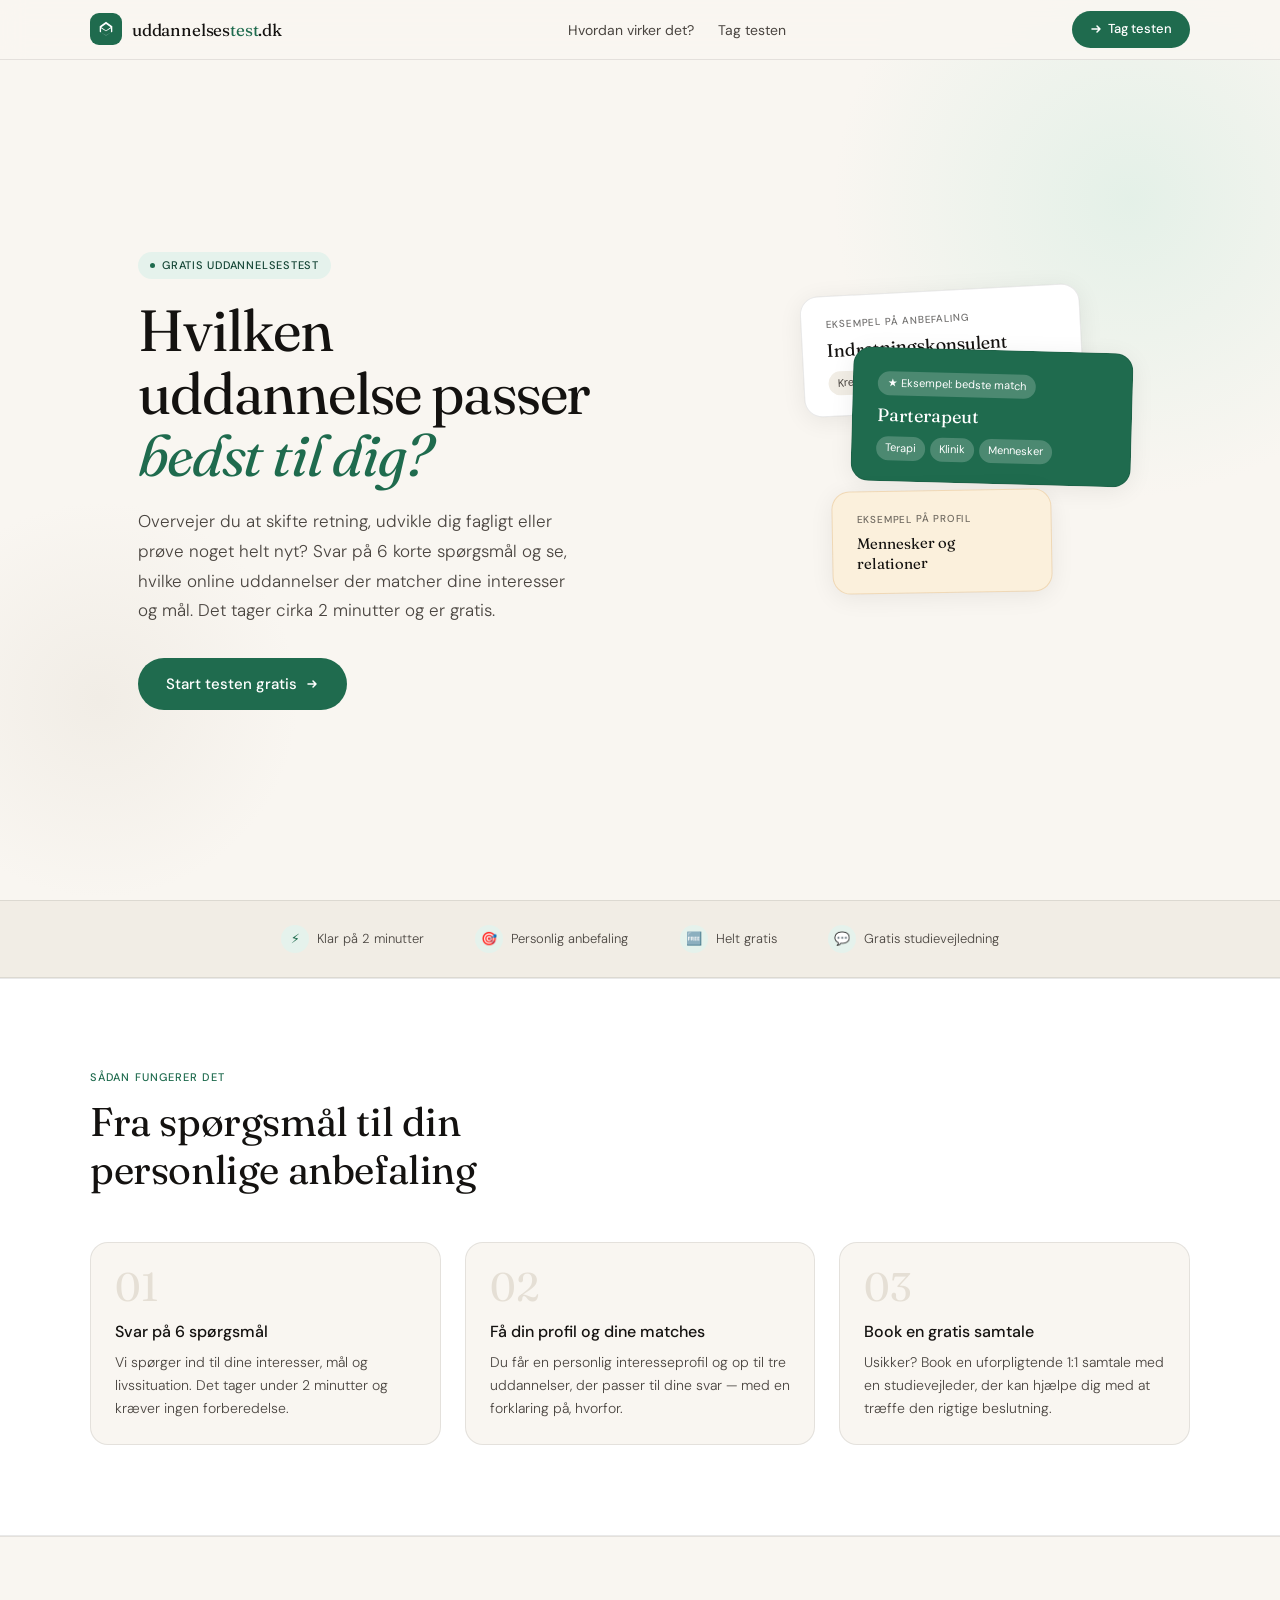
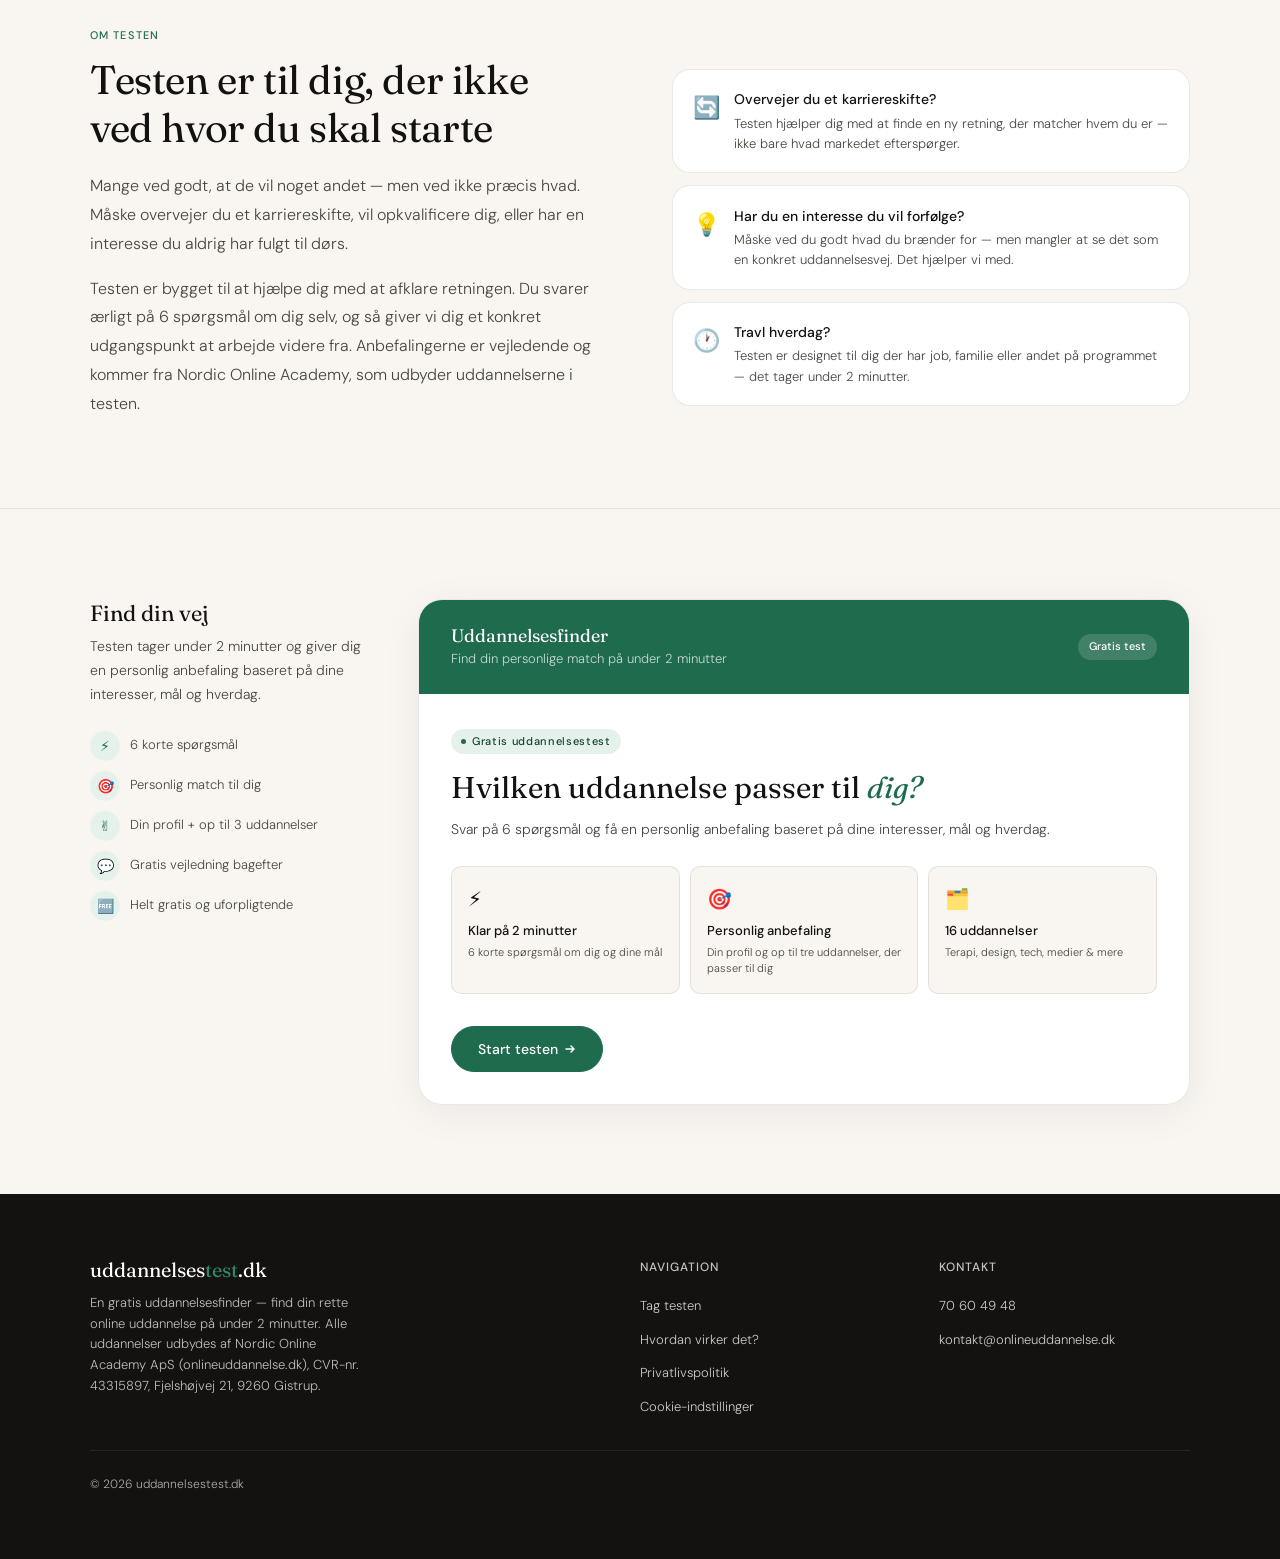
==== index.html @ 8e197110 "CVR, adresse og telefon på privatlivspolitik og i footer Co-Authored-By: Claude Sonnet 5.5 <noreply@" ====
<!DOCTYPE html>
<html lang="da">
<head>
<meta charset="UTF-8">
<meta name="viewport" content="width=device-width, initial-scale=1.0">
<title>Uddannelsestest — Find din rette uddannelse | uddannelsestest.dk</title>
<meta name="description" content="Tag vores gratis uddannelsestest og find ud af hvilken online uddannelse der passer til dig. Svar på 6 spørgsmål og få en personlig anbefaling.">
<meta property="og:title" content="Uddannelsestest — Find din rette uddannelse">
<meta property="og:description" content="Svar på 6 spørgsmål og få en personlig anbefaling til din næste uddannelse.">
<meta property="og:url" content="https://uddannelsestest.dk/">
<meta property="og:type" content="website">
<meta property="og:locale" content="da_DK">
<meta property="og:site_name" content="uddannelsestest.dk">
<meta property="og:image" content="https://uddannelsestest.dk/og-image.png">
<meta property="og:image:width" content="1200">
<meta property="og:image:height" content="630">
<meta property="og:image:alt" content="Find din rette uddannelse på 2 minutter — uddannelsestest.dk">
<meta name="twitter:card" content="summary_large_image">
<meta name="twitter:title" content="Uddannelsestest — Find din rette uddannelse">
<meta name="twitter:description" content="Svar på 6 spørgsmål og få en personlig anbefaling til din næste uddannelse.">
<meta name="twitter:image" content="https://uddannelsestest.dk/og-image.png">
<meta name="theme-color" content="#1F6B4E">
<link rel="canonical" href="https://uddannelsestest.dk/">
<link rel="icon" type="image/svg+xml" href="/favicon.svg">
<script type="application/ld+json">{"@context":"https://schema.org","@type":"WebSite","name":"uddannelsestest.dk","url":"https://uddannelsestest.dk/","inLanguage":"da-DK","description":"Gratis uddannelsestest: svar på 6 spørgsmål og få en personlig anbefaling til en online uddannelse."}</script>
<script id="Cookiebot" src="https://consent.cookiebot.com/uc.js" data-cbid="85cb953d-1a6f-4699-96c6-8bc50a665a29" data-blockingmode="auto" type="text/javascript"></script>
<link rel="preconnect" href="https://fonts.googleapis.com">
<link rel="preconnect" href="https://fonts.gstatic.com" crossorigin>
<link href="https://fonts.googleapis.com/css2?family=Fraunces:ital,opsz,wght@0,9..144,300;0,9..144,400;0,9..144,500;1,9..144,300;1,9..144,400&family=DM+Sans:opsz,wght@9..40,300;9..40,400;9..40,500&display=swap" rel="stylesheet">

<style>
*, *::before, *::after { box-sizing: border-box; margin: 0; padding: 0; }

:root {
  --ink:        #141210;
  --ink-2:      #4A4540;
  --ink-3:      #6F685F;
  --cream:      #F9F6F1;
  --cream-2:    #F1EDE5;
  --cream-3:    #E5DFD5;
  --white:      #FFFFFF;
  --green:      #1F6B4E;
  --green-2:    #2A8F68;
  --green-light:#E5F2EC;
  --green-dark: #144535;
  --teal:       #1A6068;
  --amber:      #C47B1A;
  --amber-light:#FBF0DC;
  --purple:     #4E3F8F;
  --purple-light:#ECEAF8;
  --border:     rgba(20,18,16,0.09);
  --border-2:   rgba(20,18,16,0.16);
  --r:          18px;
  --r-sm:       10px;
  --r-pill:     100px;
  --ease:       cubic-bezier(0.4,0,0.2,1);
  --font-display: 'Fraunces', Georgia, serif;
  --font-body:    'DM Sans', system-ui, sans-serif;
}

html { scroll-behavior: smooth; font-size: 16px; }
body { font-family: var(--font-body); background: var(--cream); color: var(--ink); line-height: 1.6; -webkit-font-smoothing: antialiased; }

/* ══════════════════════════════
   NAV
══════════════════════════════ */
.nav {
  position: fixed; top: 0; left: 0; right: 0;
  z-index: 200;
  background: rgba(249,246,241,0.85);
  backdrop-filter: blur(12px);
  -webkit-backdrop-filter: blur(12px);
  border-bottom: 1px solid var(--border);
  height: 60px;
  display: flex; align-items: center;
  padding: 0 clamp(1rem, 4vw, 3rem);
}
.nav-inner {
  max-width: 1100px; margin: 0 auto; width: 100%;
  display: flex; align-items: center; justify-content: space-between; gap: 1rem;
}
.nav-logo {
  display: flex; align-items: center; gap: 10px;
  text-decoration: none; flex-shrink: 0;
}
.nav-logo-dot {
  width: 32px; height: 32px;
  background: var(--green);
  border-radius: 9px;
  display: grid; place-items: center;
}
.nav-logo-dot svg { width: 18px; height: 18px; fill: white; }
.nav-logo-name {
  font-family: var(--font-display);
  font-size: 17px;
  font-weight: 400;
  color: var(--ink);
  letter-spacing: -0.01em;
}
.nav-logo-tld { color: var(--green); }
.nav-cta {
  display: inline-flex; align-items: center; gap: 6px;
  background: var(--green); color: white;
  font-family: var(--font-body); font-size: 13px; font-weight: 500;
  padding: 8px 18px;
  border-radius: var(--r-pill);
  text-decoration: none;
  border: none; cursor: pointer;
  transition: background 0.18s var(--ease);
  white-space: nowrap;
}
.nav-cta:hover { background: var(--green-dark); }
.nav-links {
  display: flex; align-items: center; gap: 1.5rem;
  list-style: none;
}
.nav-links a {
  font-size: 14px; color: var(--ink-2);
  text-decoration: none;
  transition: color 0.15s;
}
.nav-links a:hover { color: var(--green); }
.nav-links a { white-space: nowrap; }
@media (max-width: 640px) { .nav-links-dup { display: none; } }
@media (max-width: 480px) {
  .nav-inner { gap: .5rem; }
  .nav-logo { gap: 7px; }
  .nav-logo-dot { width: 28px; height: 28px; }
  .nav-logo-name { font-size: 15px; }
  .nav-links { gap: 1rem; }
  .nav-links a { font-size: 13px; }
  .nav-cta { display: none; }
}

/* ══════════════════════════════
   HERO
══════════════════════════════ */
.hero {
  padding-top: 60px;
  min-height: 100svh;
  display: flex; flex-direction: column; justify-content: center;
  position: relative;
  overflow: hidden;
}
.hero-bg {
  position: absolute; inset: 0; z-index: 0;
  background: var(--cream);
}
.hero-bg-circle {
  position: absolute;
  border-radius: 50%;
  opacity: 0.4;
}
.hero-bg-circle.c1 {
  width: 600px; height: 600px;
  background: radial-gradient(circle, #C5E8DA 0%, transparent 70%);
  top: -100px; right: -150px;
}
.hero-bg-circle.c2 {
  width: 400px; height: 400px;
  background: radial-gradient(circle, #E5DFD5 0%, transparent 70%);
  bottom: 0; left: -100px;
}
.hero-inner {
  position: relative; z-index: 1;
  max-width: 1100px; margin: 0 auto; width: 100%;
  padding: clamp(3rem, 8vw, 7rem) clamp(1rem, 4vw, 3rem);
  display: grid; grid-template-columns: 1fr 1fr; gap: 4rem; align-items: center;
}
@media (max-width: 820px) {
  .hero { min-height: auto; }
  .hero-inner { grid-template-columns: 1fr; gap: 2.5rem; padding-top: clamp(2rem, 6vw, 4rem); padding-bottom: clamp(2rem, 6vw, 4rem); }
  .hero-visual { display: none; }
}

.hero-eyebrow {
  display: inline-flex; align-items: center; gap: 7px;
  background: var(--green-light); color: var(--green-dark);
  font-size: 11px; font-weight: 500; letter-spacing: 0.07em; text-transform: uppercase;
  padding: 5px 12px; border-radius: var(--r-pill);
  margin-bottom: 1.25rem;
}
.hero-eyebrow-dot {
  width: 5px; height: 5px; border-radius: 50%; background: var(--green); flex-shrink: 0;
}

.hero-h1 {
  font-family: var(--font-display);
  font-size: clamp(34px, 5.2vw, 58px); text-wrap: balance;
  font-weight: 400; line-height: 1.08;
  letter-spacing: -0.02em;
  color: var(--ink);
  margin-bottom: 1.25rem;
}
.hero-h1 em { font-style: italic; color: var(--green); }

.hero-lead {
  font-size: clamp(15px, 2vw, 17px);
  color: var(--ink-2);
  font-weight: 300; line-height: 1.75;
  margin-bottom: 2rem;
  max-width: 440px;
}

.hero-btns { display: flex; gap: 10px; flex-wrap: wrap; }
.btn-hero {
  display: inline-flex; align-items: center; gap: 8px;
  padding: 14px 28px; border-radius: var(--r-pill);
  font-family: var(--font-body); font-size: 15px; font-weight: 500;
  cursor: pointer; text-decoration: none;
  transition: all 0.18s var(--ease); border: none;
}
.btn-hero.primary { background: var(--green); color: white; }
.btn-hero.primary:hover { background: var(--green-dark); transform: translateY(-1px); box-shadow: 0 6px 20px rgba(31,107,78,0.28); }
.btn-hero.ghost { background: transparent; color: var(--ink); border: 1.5px solid var(--border-2); }
.btn-hero.ghost:hover { background: var(--cream-2); }

.hero-stats {
  display: flex; gap: 2rem; margin-top: 2.5rem; flex-wrap: wrap;
}
.hero-stat-num {
  font-family: var(--font-display); font-size: 28px; font-weight: 400; color: var(--ink);
  line-height: 1;
}
.hero-stat-label { font-size: 12px; color: var(--ink-3); margin-top: 3px; font-weight: 300; }

/* ── HERO VISUAL ── */
.hero-visual { display: flex; justify-content: flex-end; }
@media (max-width: 820px) { .hero-visual { display: none; } }

.hero-card-stack { position: relative; width: 340px; height: 380px; }
@media (max-width: 480px) { .hero-card-stack { width: 300px; height: 340px; } }

.hcard {
  position: absolute;
  background: var(--white);
  border: 1px solid var(--border);
  border-radius: var(--r);
  padding: 1.25rem 1.5rem;
  box-shadow: 0 4px 24px rgba(0,0,0,0.07);
}
.hcard-1 {
  width: 280px; top: 0; left: 0;
  transform: rotate(-3deg);
  background: var(--white);
}
.hcard-2 {
  width: 280px; top: 60px; left: 50px;
  transform: rotate(1.5deg);
  background: var(--green); color: white;
}
.hcard-3 {
  width: 220px; top: 200px; left: 30px;
  transform: rotate(-1deg);
  background: var(--amber-light); border-color: rgba(196,123,26,0.2);
}
.hcard-label {
  font-size: 10px; font-weight: 500; text-transform: uppercase; letter-spacing: 0.08em;
  opacity: 0.6; margin-bottom: 6px;
}
.hcard-title {
  font-family: var(--font-display); font-size: 18px; font-weight: 400; line-height: 1.3;
}
.hcard-1 .hcard-title { color: var(--ink); }
.hcard-2 .hcard-title { color: white; }
.hcard-3 .hcard-title { font-size: 15px; color: var(--ink); }
.hcard-tags {
  display: flex; gap: 5px; flex-wrap: wrap; margin-top: 10px;
}
.hcard-tag {
  font-size: 11px; padding: 3px 9px; border-radius: var(--r-pill);
}
.hcard-1 .hcard-tag { background: var(--cream-2); color: var(--ink-2); }
.hcard-2 .hcard-tag { background: rgba(255,255,255,0.2); color: white; }
.hcard-3 .hcard-tag { background: rgba(196,123,26,0.12); color: var(--amber); }
.hcard-badge {
  display: inline-flex; align-items: center; gap: 5px;
  font-size: 11px; padding: 3px 10px; border-radius: var(--r-pill);
  margin-bottom: 8px;
}
.hcard-2 .hcard-badge { background: rgba(255,255,255,0.2); color: white; }

/* ══════════════════════════════
   HOW IT WORKS
══════════════════════════════ */
.how {
  background: var(--white);
  padding: clamp(3rem, 7vw, 6rem) clamp(1rem, 4vw, 3rem);
  border-top: 1px solid var(--border);
  border-bottom: 1px solid var(--border);
}
.section-inner { max-width: 1100px; margin: 0 auto; }
.section-eyebrow {
  font-size: 11px; font-weight: 500; text-transform: uppercase; letter-spacing: 0.1em;
  color: var(--green); margin-bottom: 0.75rem;
}
.section-title {
  font-family: var(--font-display); font-size: clamp(26px, 4vw, 40px);
  font-weight: 400; color: var(--ink); line-height: 1.2; letter-spacing: -0.01em;
  margin-bottom: 3rem;
  max-width: 500px;
}
.how-grid {
  display: grid; grid-template-columns: repeat(3, 1fr); gap: 1.5rem;
}
@media (max-width: 680px) { .how-grid { grid-template-columns: 1fr; } }
@media (max-width: 760px) { .om-grid { grid-template-columns: 1fr !important; } }

.how-card {
  padding: 1.5rem;
  background: var(--cream);
  border-radius: var(--r);
  border: 1px solid var(--border);
}
.how-num {
  font-family: var(--font-display); font-size: 40px; font-weight: 400;
  color: var(--cream-3); line-height: 1; margin-bottom: 0.75rem;
}
.how-card-title { font-size: 16px; font-weight: 500; color: var(--ink); margin-bottom: 0.4rem; }
.how-card-desc { font-size: 14px; color: var(--ink-2); font-weight: 300; line-height: 1.65; }

/* ══════════════════════════════
   QUIZ SECTION
══════════════════════════════ */
.quiz-section {
  padding: clamp(3rem, 7vw, 6rem) clamp(1rem, 4vw, 3rem);
}
.quiz-section-inner { max-width: 1100px; margin: 0 auto; }
.quiz-layout {
  display: grid; grid-template-columns: 280px 1fr; gap: 3rem; align-items: start;
}
@media (max-width: 900px) {
  .quiz-layout { grid-template-columns: 1fr; }
  .quiz-sidebar { display: none; }
}

/* sidebar */
.quiz-sidebar { position: sticky; top: 80px; }
.sidebar-heading {
  font-family: var(--font-display); font-size: 22px; font-weight: 400;
  color: var(--ink); margin-bottom: 0.5rem; line-height: 1.3;
}
.sidebar-sub { font-size: 14px; color: var(--ink-2); font-weight: 300; line-height: 1.7; margin-bottom: 1.5rem; }
.sidebar-list { list-style: none; display: flex; flex-direction: column; gap: 10px; }
.sidebar-item {
  display: flex; align-items: center; gap: 10px;
  font-size: 13px; color: var(--ink-2); font-weight: 300;
}
.sidebar-icon {
  width: 30px; height: 30px; border-radius: 50%;
  background: var(--green-light); color: var(--green);
  display: grid; place-items: center; font-size: 14px; flex-shrink: 0;
}
.sidebar-noa {
  margin-top: 2rem;
  background: var(--cream-2);
  border: 1px solid var(--border);
  border-radius: var(--r);
  padding: 1rem 1.15rem;
}
.sidebar-noa-label { font-size: 11px; text-transform: uppercase; letter-spacing: 0.08em; color: var(--ink-3); margin-bottom: 6px; font-weight: 500; }
.sidebar-noa-name { font-family: var(--font-display); font-size: 16px; color: var(--ink); margin-bottom: 4px; }
.sidebar-noa-link { font-size: 12px; color: var(--green); text-decoration: none; }
.sidebar-noa-link:hover { text-decoration: underline; }

/* ── QUIZ BOX ── */
.quiz-box {
  background: var(--white);
  border: 1px solid var(--border);
  border-radius: 24px;
  overflow: hidden;
  box-shadow: 0 8px 40px rgba(0,0,0,0.06);
}
.quiz-box-top {
  background: var(--green);
  padding: 1.5rem 2rem;
  display: flex; align-items: center; justify-content: space-between; gap: 1rem;
}
.quiz-box-top-title {
  font-family: var(--font-display); font-size: 18px; font-weight: 400;
  color: white; line-height: 1.3;
}
.quiz-box-top-sub { font-size: 13px; color: rgba(255,255,255,0.75); font-weight: 300; margin-top: 2px; }
.quiz-box-badge {
  background: rgba(255,255,255,0.15); color: white;
  font-size: 11px; font-weight: 500; padding: 4px 11px; border-radius: var(--r-pill);
  white-space: nowrap; flex-shrink: 0;
}
.quiz-body { padding: 2rem; }
@media (max-width: 520px) { .quiz-body { padding: 1.25rem; } }

/* progress inside quiz */
.qprogress-row { display: flex; justify-content: space-between; align-items: center; margin-bottom: 6px; }
.qprogress-label { font-size: 11px; text-transform: uppercase; letter-spacing: 0.08em; color: var(--ink-3); font-weight: 500; }
.qprogress-count { font-size: 11px; color: var(--ink-3); }
.qprogress-track { height: 3px; background: var(--cream-2); border-radius: 2px; overflow: hidden; margin-bottom: 2rem; }
.qprogress-fill { height: 100%; background: var(--green-2); border-radius: 2px; transition: width 0.5s var(--ease); width: 0%; }

/* steps */
.step { display: none; animation: fadeUp 0.32s var(--ease) both; }
.step.active { display: block; }
@keyframes fadeUp { from { opacity:0; transform:translateY(14px); } to { opacity:1; transform:none; } }

/* intro inside quiz */
.qi-eyebrow {
  display: inline-flex; align-items: center; gap: 6px;
  background: var(--green-light); color: var(--green-dark);
  font-size: 11px; font-weight: 500; letter-spacing: 0.06em;
  padding: 4px 10px; border-radius: var(--r-pill); margin-bottom: 1rem;
}
.qi-eyebrow::before { content:''; width:5px; height:5px; background:var(--green); border-radius:50%; display:inline-block; }

.qi-title {
  font-family: var(--font-display); font-size: clamp(22px, 4vw, 30px);
  font-weight: 400; color: var(--ink); line-height: 1.2; margin-bottom: 0.75rem;
}
.qi-title em { font-style: italic; color: var(--green); }
.qi-sub { font-size: 14px; color: var(--ink-2); font-weight: 300; line-height: 1.7; margin-bottom: 1.5rem; }

.qi-grid { display: grid; grid-template-columns: 1fr 1fr 1fr; gap: 10px; margin-bottom: 2rem; }
@media (max-width: 560px) { .qi-grid { grid-template-columns: 1fr 1fr; } }
@media (max-width: 380px) { .qi-grid { grid-template-columns: 1fr; } }
.qi-card {
  background: var(--cream); border: 1px solid var(--border);
  border-radius: var(--r-sm); padding: 1rem;
}
.qi-card-icon { font-size: 20px; margin-bottom: 6px; display: block; }
.qi-card-t { font-size: 13px; font-weight: 500; color: var(--ink); margin-bottom: 2px; }
.qi-card-d { font-size: 11px; color: var(--ink-2); font-weight: 300; line-height: 1.5; }

/* question */
.q-meta { display: flex; align-items: center; gap: 9px; margin-bottom: 0.75rem; }
.q-num {
  width: 26px; height: 26px; border-radius: 50%;
  background: var(--green); color: white;
  font-size: 12px; font-weight: 500;
  display: grid; place-items: center; flex-shrink: 0;
}
.q-meta-text { font-size: 11px; text-transform: uppercase; letter-spacing: 0.08em; color: var(--ink-3); font-weight: 500; }
.q-title {
  font-family: var(--font-display); font-size: clamp(18px, 3vw, 24px);
  font-weight: 400; color: var(--ink); margin-bottom: 0.4rem; line-height: 1.3;
}
.q-hint { font-size: 14px; color: var(--ink-2); font-weight: 300; margin-bottom: 1.5rem; }

/* options */
.opts { display: grid; grid-template-columns: 1fr 1fr; gap: 9px; margin-bottom: 1.75rem; }
.opts[hidden] { display: none; }
.opts.single { grid-template-columns: 1fr; }
@media (max-width: 480px) { .opts { grid-template-columns: 1fr; } }
.opt {
  background: var(--cream); border: 1.5px solid var(--border);
  border-radius: var(--r-sm); padding: 13px 14px;
  cursor: pointer; display: flex; align-items: flex-start; gap: 11px;
  text-align: left;
  transition: border-color 0.15s var(--ease), background 0.15s var(--ease), transform 0.15s var(--ease), box-shadow 0.15s var(--ease);
}
.opt:hover { border-color: var(--green-2); transform: translateY(-1px); box-shadow: 0 3px 12px rgba(31,107,78,0.1); background: var(--white); }
.opt:active { transform: scale(0.99); }
.opt.selected { border-color: var(--green); background: var(--green-light); box-shadow: 0 0 0 1px var(--green); }
button.opt { font: inherit; color: inherit; width: 100%; appearance: none; -webkit-appearance: none; }
.opt-body { display: block; min-width: 0; }
.opt-t, .opt-d { display: block; }
.skip-link { position: absolute; left: 8px; top: -60px; z-index: 400; background: var(--ink); color: #fff; padding: 10px 14px; border-radius: 8px; font-size: 14px; text-decoration: none; }
.skip-link:focus { top: 8px; }
.q-title:focus, .qi-title:focus, .profile-title:focus { outline: none; }
.quiz-box { scroll-margin-top: 76px; }
@media (max-width: 520px) { .quiz-box-top { padding-top: .8rem; padding-bottom: .8rem; } .quiz-box-top-sub, .quiz-box-badge { display: none; } }
@media (prefers-reduced-motion: reduce) { html { scroll-behavior: auto; } *, *::before, *::after { animation: none !important; transition: none !important; } }
@media (max-width: 600px) { input[type="text"], input[type="email"], input[type="tel"], select, textarea { font-size: 16px; } }
.opt-ic { font-size: 20px; flex-shrink: 0; margin-top: 1px; line-height: 1; }
.opt-t { font-size: 14px; font-weight: 500; color: var(--ink); line-height: 1.3; margin-bottom: 2px; }
.opt-d { font-size: 13px; color: var(--ink-2); font-weight: 300; line-height: 1.45; }

/* nav buttons */
.btn-row { display: flex; gap: 9px; align-items: center; flex-wrap: wrap; }
.btn {
  display: inline-flex; align-items: center; gap: 6px;
  padding: 10px 20px; border-radius: var(--r-pill);
  font-family: var(--font-body); font-size: 13px; font-weight: 500;
  cursor: pointer; border: 1.5px solid var(--border-2);
  background: transparent; color: var(--ink);
  transition: background 0.15s var(--ease), transform 0.1s;
  text-decoration: none;
}
.btn:hover { background: var(--cream-2); }
.btn:active { transform: scale(0.97); }
.btn.primary { background: var(--green); color: white; border-color: var(--green); }
.btn.primary:hover { background: var(--green-dark); border-color: var(--green-dark); }
.btn.lg { padding: 13px 26px; font-size: 14px; }
.btn { min-height: 44px; }
.btn-hero { min-height: 48px; }
.btn[disabled], .btn.disabled { opacity: 0.35; cursor: not-allowed; pointer-events: none; }

/* ── RESULT ── */
.result-hero-card {
  background: var(--green);
  border-radius: var(--r);
  padding: 1.5rem;
  margin-bottom: 1rem;
  position: relative; overflow: hidden;
}
.result-hero-card::before {
  content:''; position:absolute; top:-80px; right:-80px;
  width:220px; height:220px;
  background: rgba(255,255,255,0.06); border-radius:50%;
}
.result-hero-card::after {
  content:''; position:absolute; bottom:-50px; right:40px;
  width:140px; height:140px;
  background: rgba(255,255,255,0.04); border-radius:50%;
}
.res-badge {
  display: inline-flex; align-items: center; gap: 5px;
  background: rgba(255,255,255,0.2); color: white;
  font-size: 11px; font-weight: 500; padding: 3px 10px; border-radius: var(--r-pill);
  margin-bottom: 0.75rem;
}
.res-title {
  font-family: var(--font-display); font-size: clamp(22px, 4vw, 32px);
  font-weight: 400; color: white; line-height: 1.2; margin-bottom: 4px;
}
.res-cat { font-size: 12px; color: rgba(255,255,255,0.88); margin-bottom: 0.75rem; font-weight: 300; }
.res-desc { font-size: 14px; color: rgba(255,255,255,0.88); font-weight: 300; line-height: 1.7; margin-bottom: 1.1rem; }
.res-traits { display: flex; flex-wrap: wrap; gap: 6px; margin-bottom: 1.25rem; }
.res-trait { background: rgba(255,255,255,0.15); color: white; font-size: 12px; padding: 4px 10px; border-radius: var(--r-pill); }

.alt-card {
  background: var(--cream); border: 1.5px solid var(--border);
  border-radius: var(--r); padding: 1.25rem; margin-bottom: 1rem;
}
.alt-badge {
  display: inline-flex; align-items: center; gap: 5px;
  background: var(--purple-light); color: var(--purple);
  font-size: 11px; font-weight: 500; padding: 3px 10px; border-radius: var(--r-pill);
  margin-bottom: 0.65rem;
}
.alt-title {
  font-family: var(--font-display); font-size: 20px; font-weight: 400;
  color: var(--ink); margin-bottom: 3px; line-height: 1.2;
}
.alt-cat { font-size: 12px; color: var(--ink-3); margin-bottom: 0.65rem; }
.alt-desc { font-size: 13px; color: var(--ink-2); font-weight: 300; line-height: 1.7; margin-bottom: 0.9rem; }
.alt-traits { display: flex; flex-wrap: wrap; gap: 5px; margin-bottom: 1rem; }
.alt-trait { background: var(--white); border: 1px solid var(--border); color: var(--ink-2); font-size: 11px; padding: 3px 9px; border-radius: var(--r-pill); }

/* ── Resultat: interesseprofil + begrundelser ── */
.alt-card[hidden] { display: none; }
.profile-note { font-size: 12px; color: var(--ink-3); line-height: 1.5; margin: 0.85rem 0 0; }
.about-note { font-size: 12px; color: var(--ink-3); line-height: 1.6; margin: 0.5rem 0 0; }
.about-note a { color: var(--green); }
.profile-card {
  background: var(--amber-light); border: 1px solid rgba(196,123,26,0.22);
  border-radius: var(--r); padding: 1.25rem 1.5rem; margin-bottom: 1rem;
}
.profile-eyebrow { font-size: 11px; font-weight: 500; text-transform: uppercase; letter-spacing: 0.08em; color: var(--amber); margin-bottom: 6px; }
.profile-title { font-family: var(--font-display); font-size: clamp(22px, 4vw, 28px); font-weight: 400; color: var(--ink); line-height: 1.2; margin-bottom: 6px; }
.profile-lead { font-size: 14px; color: var(--ink-2); font-weight: 300; line-height: 1.7; margin-bottom: 0.85rem; }
.profile-drivers { list-style: none; display: grid; gap: 6px; margin-bottom: 0.9rem; }
.profile-drivers li { position: relative; padding-left: 20px; font-size: 13px; color: var(--ink-2); line-height: 1.55; }
.profile-drivers li::before { content: ''; position: absolute; left: 3px; top: 8px; width: 7px; height: 7px; border-radius: 50%; background: var(--amber); }
.profile-chips { display: flex; flex-wrap: wrap; gap: 6px; }
.profile-chip { background: rgba(196,123,26,0.14); color: var(--amber); font-size: 12px; font-weight: 500; padding: 4px 11px; border-radius: var(--r-pill); }

.why-title { font-size: 11px; font-weight: 500; text-transform: uppercase; letter-spacing: 0.08em; margin: 0 0 6px; }
.why-list { list-style: none; display: grid; gap: 5px; margin: 0 0 0.75rem; }
.why-list li { position: relative; padding-left: 22px; font-size: 13px; line-height: 1.5; }
.why-list li::before { content: '✓'; position: absolute; left: 0; top: 0; font-weight: 600; }
.why-gain { font-size: 13px; line-height: 1.6; margin: 0 0 1rem; }
.why-gain strong { font-weight: 500; }
.result-hero-card .why-title { color: rgba(255,255,255,0.7); }
.result-hero-card .why-list li { color: rgba(255,255,255,0.92); }
.result-hero-card .why-list li::before { color: #BFE8D4; }
.result-hero-card .why-gain { color: rgba(255,255,255,0.88); }
.alt-card .why-title { color: var(--ink-3); }
.alt-card .why-list li { color: var(--ink-2); }
.alt-card .why-list li::before { color: var(--green); }
.alt-card .why-gain { color: var(--ink-2); font-weight: 300; }

.divider { border: none; border-top: 1px solid var(--border); margin: 1.75rem 0; }

/* ── CONTACT FORM ── */
.form-ttl {
  font-family: var(--font-display); font-size: 22px; font-weight: 400;
  color: var(--ink); margin-bottom: 0.4rem;
}
.form-sub { font-size: 13px; color: var(--ink-2); font-weight: 300; line-height: 1.7; margin-bottom: 1.25rem; }
.advisor-strip {
  display: flex; align-items: center; gap: 12px;
  background: var(--cream); border: 1px solid var(--border); border-radius: var(--r-sm);
  padding: 12px 14px; margin-bottom: 1.25rem;
}
.av-wrap { display: flex; }
.av {
  width: 36px; height: 36px; border-radius: 50%;
  background: var(--green-light); color: var(--green-dark);
  border: 2px solid var(--white); display: grid; place-items: center;
  font-size: 13px; font-weight: 500; flex-shrink: 0;
}
.av:nth-child(2) { background: var(--purple-light); color: var(--purple); margin-left: -10px; }
.av-text { margin-left: 10px; font-size: 12px; color: var(--ink-2); font-weight: 300; line-height: 1.5; }
.av-text strong { color: var(--ink); font-weight: 500; }
.av-text a { color: var(--green); text-decoration: none; }
.av-text a:hover { text-decoration: underline; }

.fgrid { display: grid; grid-template-columns: 1fr 1fr; gap: 12px; }
@media (max-width: 480px) { .fgrid { grid-template-columns: 1fr; } }
.fgroup { margin-bottom: 12px; }
label { display: block; font-size: 12px; font-weight: 500; color: var(--ink-2); margin-bottom: 4px; }
input[type="text"], input[type="email"], input[type="tel"], select, textarea {
  width: 100%; padding: 9px 13px;
  border: 1.5px solid var(--border-2); border-radius: var(--r-sm);
  font-family: var(--font-body); font-size: 13px;
  color: var(--ink); background: var(--white);
  transition: border-color 0.15s var(--ease), box-shadow 0.15s var(--ease);
  outline: none; -webkit-appearance: none;
}
input:focus, select:focus, textarea:focus {
  border-color: var(--green);
  box-shadow: 0 0 0 3px rgba(31,107,78,0.1);
}
select {
  background-image: url("data:image/svg+xml,%3Csvg xmlns='http://www.w3.org/2000/svg' width='12' height='7'%3E%3Cpath d='M1 1l5 5 5-5' stroke='%238A837A' stroke-width='1.5' fill='none' stroke-linecap='round'/%3E%3C/svg%3E");
  background-repeat: no-repeat; background-position: right 12px center; padding-right: 32px; cursor: pointer;
}
textarea { min-height: 90px; resize: vertical; }
.consent-txt { font-size: 11px; color: var(--ink-3); line-height: 1.6; margin-top: 1rem; }
.consent-txt a { color: var(--green); text-decoration: underline; }
.consent-check { display: flex; gap: 10px; align-items: flex-start; margin-top: 1rem; padding: 12px 14px; background: var(--cream); border: 1px solid var(--border); border-radius: var(--r-sm); }
.consent-check input { width: 18px; height: 18px; margin-top: 2px; flex-shrink: 0; accent-color: var(--green); }
.consent-check label { margin: 0; font-size: 12px; font-weight: 300; line-height: 1.6; color: var(--ink-2); cursor: pointer; }
.hp-field { position: absolute; left: -9999px; width: 1px; height: 1px; overflow: hidden; }
.form-error { display: none; margin-top: 12px; padding: 10px 12px; border-radius: var(--r-sm); background: #FBE9E7; color: #8A2A1B; font-size: 13px; }
.form-error.show { display: block; }
input:focus-visible, select:focus-visible, .opt:focus-visible, .btn:focus-visible, .btn-hero:focus-visible, .nav-cta:focus-visible, a:focus-visible, button:focus-visible { outline: 2px solid var(--green); outline-offset: 2px; }
.consent-check input:focus-visible { outline-offset: 3px; }
input[aria-invalid="true"] { border-color: #B3321F; }
.field-error { display: none; font-size: 13px; color: #8A2A1B; margin-top: 4px; }
.field-error.show { display: block; }
.btn[aria-busy="true"] { opacity: .7; cursor: progress; pointer-events: none; }

.success-box {
  display: none; text-align: center; padding: 2.5rem 1rem;
}
.success-circle {
  width: 56px; height: 56px; background: var(--green-light); border-radius: 50%;
  display: grid; place-items: center; margin: 0 auto 1rem;
  font-size: 24px;
}
.success-t { font-family: var(--font-display); font-size: 22px; margin-bottom: 0.5rem; }
.success-s { font-size: 13px; color: var(--ink-2); font-weight: 300; line-height: 1.7; }

/* ══════════════════════════════
   TRUST BAR
══════════════════════════════ */
.trust-bar {
  background: var(--cream-2);
  border-top: 1px solid var(--border);
  border-bottom: 1px solid var(--border);
  padding: 1.5rem clamp(1rem, 4vw, 3rem);
}
.trust-inner {
  max-width: 1100px; margin: 0 auto;
  display: flex; align-items: center; justify-content: center;
  gap: clamp(1.5rem, 4vw, 4rem); flex-wrap: wrap;
}
.trust-item {
  display: flex; align-items: center; gap: 8px;
  font-size: 13px; color: var(--ink-2); font-weight: 300; white-space: nowrap;
}
.trust-item-icon {
  width: 28px; height: 28px; border-radius: 50%;
  background: var(--green-light); color: var(--green);
  display: grid; place-items: center; font-size: 13px; flex-shrink: 0;
}

/* ══════════════════════════════
   FOOTER
══════════════════════════════ */
.footer {
  background: var(--ink);
  padding: clamp(2.5rem, 5vw, 4rem) clamp(1rem, 4vw, 3rem);
}
.footer-inner {
  max-width: 1100px; margin: 0 auto;
  display: grid; grid-template-columns: 2fr 1fr 1fr; gap: 3rem;
}
@media (max-width: 700px) { .footer-inner { grid-template-columns: 1fr; gap: 2rem; } }

.footer-logo {
  font-family: var(--font-display); font-size: 20px; font-weight: 400;
  color: white; margin-bottom: 0.65rem; line-height: 1.2;
}
.footer-logo span { color: var(--green-2); }
.footer-tagline { font-size: 13px; color: rgba(255,255,255,0.72); font-weight: 300; line-height: 1.6; max-width: 280px; }
.footer-col-title { font-size: 12px; font-weight: 500; color: rgba(255,255,255,0.75); text-transform: uppercase; letter-spacing: 0.08em; margin-bottom: 0.9rem; }
.footer-links { list-style: none; display: flex; flex-direction: column; gap: 8px; }
.footer-links a { font-size: 13px; color: rgba(255,255,255,0.78); text-decoration: none; font-weight: 300; transition: color 0.15s; }
.footer-links a:hover { color: white; }
.footer-bottom {
  max-width: 1100px; margin: 2rem auto 0;
  padding-top: 1.5rem; border-top: 1px solid rgba(255,255,255,0.08);
  display: flex; align-items: center; justify-content: space-between; flex-wrap: wrap; gap: 1rem;
}
.footer-bottom-text { font-size: 12px; color: rgba(255,255,255,0.65); font-weight: 300; }
.footer-noa {
  display: flex; align-items: center; gap: 8px;
  font-size: 12px; color: rgba(255,255,255,0.35); font-weight: 300;
  text-decoration: none;
}
.footer-noa:hover { color: rgba(255,255,255,0.7); }
.footer-noa-dot { width: 18px; height: 18px; background: var(--green); border-radius: 5px; display: grid; place-items: center; }
.footer-noa-dot svg { width: 10px; height: 10px; fill: white; }
</style>
</head>
<body>
<a class="skip-link" href="#quiz">Spring til testen</a>

<!-- ══ NAV ══ -->
<nav class="nav">
  <div class="nav-inner">
    <a href="#" class="nav-logo">
      <div class="nav-logo-dot">
        <svg viewBox="0 0 20 20"><path d="M10 2L3 7v6l7 4 7-4V7L10 2zm0 2.4L15.2 8 10 11.6 4.8 8 10 4.4zM4.5 9.2l5.5 3.2 5.5-3.2V14L10 17.2 4.5 14V9.2z"/></svg>
      </div>
      <span class="nav-logo-name">uddannelses<span class="nav-logo-tld">test</span>.dk</span>
    </a>
    <ul class="nav-links">
      <li><a href="#hvordan">Hvordan virker det?</a></li>
      <li class="nav-links-dup"><a href="#quiz">Tag testen</a></li>

    </ul>
    <a href="#quiz" class="nav-cta">
      <svg width="12" height="12" viewBox="0 0 12 12" fill="none"><path d="M2 6h8M7 3l3 3-3 3" stroke="white" stroke-width="1.5" stroke-linecap="round" stroke-linejoin="round"/></svg>
      Tag testen
    </a>
  </div>
</nav>

<!-- ══ HERO ══ -->
<section class="hero">
  <div class="hero-bg">
    <div class="hero-bg-circle c1"></div>
    <div class="hero-bg-circle c2"></div>
  </div>
  <div class="hero-inner">
    <div class="hero-text">
      <div class="hero-eyebrow"><span class="hero-eyebrow-dot"></span>Gratis uddannelsestest</div>
      <h1 class="hero-h1">Hvilken uddannelse passer <em>bedst til dig?</em></h1>
      <p class="hero-lead">Overvejer du at skifte retning, udvikle dig fagligt eller prøve noget helt nyt? Svar på 6 korte spørgsmål og se, hvilke online uddannelser der matcher dine interesser og mål. Det tager cirka 2 minutter og er gratis.</p>
      <div class="hero-btns">
        <a href="#quiz" class="btn-hero primary" onclick="return startQuiz(event)">
          Start testen gratis
          <svg width="14" height="14" viewBox="0 0 14 14" fill="none"><path d="M3 7h8M8 4l3 3-3 3" stroke="white" stroke-width="1.5" stroke-linecap="round" stroke-linejoin="round"/></svg>
        </a>
      </div>

    </div>

    <div class="hero-visual">
      <div class="hero-card-stack">
        <div class="hcard hcard-1">
          <div class="hcard-label">Eksempel på anbefaling</div>
          <div class="hcard-title">Indretningskonsulent</div>
          <div class="hcard-tags">
            <span class="hcard-tag">Kreativitet</span>
            <span class="hcard-tag">Design</span>
            <span class="hcard-tag">Selvstændig</span>
          </div>
        </div>
        <div class="hcard hcard-2">
          <div class="hcard-badge">★ Eksempel: bedste match</div>
          <div class="hcard-title">Parterapeut</div>
          <div class="hcard-tags">
            <span class="hcard-tag">Terapi</span>
            <span class="hcard-tag">Klinik</span>
            <span class="hcard-tag">Mennesker</span>
          </div>
        </div>
        <div class="hcard hcard-3">
          <div class="hcard-label">Eksempel på profil</div>
          <div class="hcard-title">Mennesker og relationer</div>
        </div>
      </div>
    </div>
  </div>
</section>

<!-- ══ TRUST BAR ══ -->
<div class="trust-bar">
  <div class="trust-inner">
    <div class="trust-item"><span class="trust-item-icon">⚡</span>Klar på 2 minutter</div>
    <div class="trust-item"><span class="trust-item-icon">🎯</span>Personlig anbefaling</div>
    <div class="trust-item"><span class="trust-item-icon">🆓</span>Helt gratis</div>
    <div class="trust-item"><span class="trust-item-icon">💬</span>Gratis studievejledning</div>

  </div>
</div>

<!-- ══ HOW IT WORKS ══ -->
<section class="how" id="hvordan">
  <div class="section-inner">
    <div class="section-eyebrow">Sådan fungerer det</div>
    <h2 class="section-title">Fra spørgsmål til din personlige anbefaling</h2>
    <div class="how-grid">
      <div class="how-card">
        <div class="how-num">01</div>
        <div class="how-card-title">Svar på 6 spørgsmål</div>
        <div class="how-card-desc">Vi spørger ind til dine interesser, mål og livssituation. Det tager under 2 minutter og kræver ingen forberedelse.</div>
      </div>
      <div class="how-card">
        <div class="how-num">02</div>
        <div class="how-card-title">Få din profil og dine matches</div>
        <div class="how-card-desc">Du får en personlig interesseprofil og op til tre uddannelser, der passer til dine svar — med en forklaring på, hvorfor.</div>
      </div>
      <div class="how-card">
        <div class="how-num">03</div>
        <div class="how-card-title">Book en gratis samtale</div>
        <div class="how-card-desc">Usikker? Book en uforpligtende 1:1 samtale med en studievejleder, der kan hjælpe dig med at træffe den rigtige beslutning.</div>
      </div>
    </div>
  </div>
</section>

<!-- ══ OM TESTEN ══ -->
<section class="how" id="om" style="background: var(--cream); border-top: 1px solid var(--border); border-bottom: 1px solid var(--border);">
  <div class="section-inner">
    <div class="section-eyebrow">Om testen</div>
    <div class="om-grid" style="display: grid; grid-template-columns: 1fr 1fr; gap: 4rem; align-items: center;">
      <div>
        <h2 class="section-title" style="margin-bottom: 1.25rem;">Testen er til dig, der ikke ved hvor du skal starte</h2>
        <p style="font-size: 16px; color: var(--ink-2); font-weight: 300; line-height: 1.8; margin-bottom: 1rem;">Mange ved godt, at de vil noget andet — men ved ikke præcis hvad. Måske overvejer du et karriereskifte, vil opkvalificere dig, eller har en interesse du aldrig har fulgt til dørs.</p>
        <p style="font-size: 16px; color: var(--ink-2); font-weight: 300; line-height: 1.8;">Testen er bygget til at hjælpe dig med at afklare retningen. Du svarer ærligt på 6 spørgsmål om dig selv, og så giver vi dig et konkret udgangspunkt at arbejde videre fra. Anbefalingerne er vejledende og kommer fra Nordic Online Academy, som udbyder uddannelserne i testen.</p>
      </div>
      <div style="display: flex; flex-direction: column; gap: 12px;">
        <div style="display: flex; gap: 14px; align-items: flex-start; background: var(--white); border: 1px solid var(--border); border-radius: var(--r); padding: 1.15rem 1.25rem;">
          <span style="font-size: 22px; flex-shrink:0; margin-top:2px;">🔄</span>
          <div>
            <div style="font-size: 14px; font-weight: 500; color: var(--ink); margin-bottom: 3px;">Overvejer du et karriereskifte?</div>
            <div style="font-size: 13px; color: var(--ink-2); font-weight: 300; line-height: 1.55;">Testen hjælper dig med at finde en ny retning, der matcher hvem du er — ikke bare hvad markedet efterspørger.</div>
          </div>
        </div>
        <div style="display: flex; gap: 14px; align-items: flex-start; background: var(--white); border: 1px solid var(--border); border-radius: var(--r); padding: 1.15rem 1.25rem;">
          <span style="font-size: 22px; flex-shrink:0; margin-top:2px;">💡</span>
          <div>
            <div style="font-size: 14px; font-weight: 500; color: var(--ink); margin-bottom: 3px;">Har du en interesse du vil forfølge?</div>
            <div style="font-size: 13px; color: var(--ink-2); font-weight: 300; line-height: 1.55;">Måske ved du godt hvad du brænder for — men mangler at se det som en konkret uddannelsesvej. Det hjælper vi med.</div>
          </div>
        </div>
        <div style="display: flex; gap: 14px; align-items: flex-start; background: var(--white); border: 1px solid var(--border); border-radius: var(--r); padding: 1.15rem 1.25rem;">
          <span style="font-size: 22px; flex-shrink:0; margin-top:2px;">🕐</span>
          <div>
            <div style="font-size: 14px; font-weight: 500; color: var(--ink); margin-bottom: 3px;">Travl hverdag?</div>
            <div style="font-size: 13px; color: var(--ink-2); font-weight: 300; line-height: 1.55;">Testen er designet til dig der har job, familie eller andet på programmet — det tager under 2 minutter.</div>
          </div>
        </div>
      </div>
    </div>
  </div>
</section>

<!-- ══ QUIZ SECTION ══ -->
<section class="quiz-section" id="quiz">
  <div class="quiz-section-inner">
    <div class="quiz-layout">

      <!-- sidebar -->
      <aside class="quiz-sidebar">
        <div class="sidebar-heading">Find din vej</div>
        <p class="sidebar-sub">Testen tager under 2 minutter og giver dig en personlig anbefaling baseret på dine interesser, mål og hverdag.</p>
        <ul class="sidebar-list">
          <li class="sidebar-item"><span class="sidebar-icon">⚡</span>6 korte spørgsmål</li>
          <li class="sidebar-item"><span class="sidebar-icon">🎯</span>Personlig match til dig</li>
          <li class="sidebar-item"><span class="sidebar-icon">✌️</span>Din profil + op til 3 uddannelser</li>
          <li class="sidebar-item"><span class="sidebar-icon">💬</span>Gratis vejledning bagefter</li>
          <li class="sidebar-item"><span class="sidebar-icon">🆓</span>Helt gratis og uforpligtende</li>
        </ul>
      </aside>

      <!-- quiz box -->
      <div class="quiz-box">
        <div class="quiz-box-top">
          <div>
            <div class="quiz-box-top-title">Uddannelsesfinder</div>
            <div class="quiz-box-top-sub">Find din personlige match på under 2 minutter</div>
          </div>
          <div class="quiz-box-badge">Gratis test</div>
        </div>

        <div class="quiz-body">
          <div id="progress-wrap-q" style="display:none; margin-bottom:1.5rem;">
            <div class="qprogress-row">
              <span class="qprogress-label">Fremskridt</span>
              <span class="qprogress-count" id="qprogress-count">Spørgsmål 1 af 6</span>
            </div>
            <div class="qprogress-track" role="progressbar" aria-label="Fremskridt i testen" aria-valuemin="0" aria-valuemax="100" aria-valuenow="0" id="qprogress-track">
              <div class="qprogress-fill" id="qprogress-fill"></div>
            </div>
          </div>

          <!-- INTRO -->
          <div class="step active" id="step-0">
            <div class="qi-eyebrow">Gratis uddannelsestest</div>
            <h2 class="qi-title">Hvilken uddannelse passer til <em>dig?</em></h2>
            <p class="qi-sub">Svar på 6 spørgsmål og få en personlig anbefaling baseret på dine interesser, mål og hverdag.</p>
            <div class="qi-grid">
              <div class="qi-card"><span class="qi-card-icon">⚡</span><div class="qi-card-t">Klar på 2 minutter</div><div class="qi-card-d">6 korte spørgsmål om dig og dine mål</div></div>
              <div class="qi-card"><span class="qi-card-icon">🎯</span><div class="qi-card-t">Personlig anbefaling</div><div class="qi-card-d">Din profil og op til tre uddannelser, der passer til dig</div></div>
              <div class="qi-card"><span class="qi-card-icon">🗂️</span><div class="qi-card-t">16 uddannelser</div><div class="qi-card-d">Terapi, design, tech, medier & mere</div></div>
            </div>
            <div class="btn-row">
              <button class="btn primary lg" onclick="goTo(1)">Start testen
                <svg width="12" height="12" viewBox="0 0 12 12" fill="none"><path d="M2 6h8M7 3l3 3-3 3" stroke="white" stroke-width="1.5" stroke-linecap="round" stroke-linejoin="round"/></svg>
              </button>
            </div>
          </div>

          <!-- Q1 -->
          <div class="step" id="step-1">
            <div class="q-meta"><span class="q-num">1</span><span class="q-meta-text">Spørgsmål 1 af 6</span></div>
            <h2 class="q-title">Hvad tiltrækker dig mest?</h2>
            <p class="q-hint">Vælg den kategori, der resonerer mest med dig.</p>
            <div class="opts" id="q1-opts">
              <button type="button" class="opt" data-q="1" data-v="terapi" onclick="selectOpt(this)" aria-pressed="false"><span class="opt-ic" aria-hidden="true">🤝</span><span class="opt-body"><span class="opt-t">Hjælpe mennesker</span><span class="opt-d">Rådgivning, terapi og samtaler</span></span></button>
              <button type="button" class="opt" data-q="1" data-v="kreativ" onclick="selectOpt(this)" aria-pressed="false"><span class="opt-ic" aria-hidden="true">🎨</span><span class="opt-body"><span class="opt-t">Skabe og designe</span><span class="opt-d">Æstetik, rum og visuelle udtryk</span></span></button>
              <button type="button" class="opt" data-q="1" data-v="tech" onclick="selectOpt(this)" aria-pressed="false"><span class="opt-ic" aria-hidden="true">💻</span><span class="opt-body"><span class="opt-t">Bygge og kode</span><span class="opt-d">Teknologi og digitale løsninger</span></span></button>
              <button type="button" class="opt" data-q="1" data-v="medie" onclick="selectOpt(this)" aria-pressed="false"><span class="opt-ic" aria-hidden="true">📸</span><span class="opt-body"><span class="opt-t">Fortælle og vise</span><span class="opt-d">Foto, video og skrivning</span></span></button>
              <button type="button" class="opt" data-q="1" data-v="sundhed" onclick="selectOpt(this)" aria-pressed="false"><span class="opt-ic" aria-hidden="true">🥗</span><span class="opt-body"><span class="opt-t">Sundhed og krop</span><span class="opt-d">Kost, velvære og et sundt liv</span></span></button>
              <button type="button" class="opt" data-q="1" data-v="business" onclick="selectOpt(this)" aria-pressed="false"><span class="opt-ic" aria-hidden="true">🧭</span><span class="opt-body"><span class="opt-t">HR og arbejdsliv</span><span class="opt-d">Rekruttering, medarbejdere og trivsel</span></span></button>
            </div>
            <div class="btn-row"><button class="btn" onclick="goTo(0)">← Tilbage</button><button class="btn primary disabled" id="next-1" disabled aria-disabled="true" onclick="goTo(2)">Næste →</button></div>
          </div>

          <!-- Q2 (afhænger af svaret på spørgsmål 1) -->
          <div class="step" id="step-2">
            <div class="q-meta"><span class="q-num">2</span><span class="q-meta-text">Spørgsmål 2 af 6</span></div>
            <h2 class="q-title" id="q2-title">Hvad vil du helst arbejde med?</h2>
            <p class="q-hint" id="q2-hint">Vælg det, der føles mest meningsfuldt.</p>
              <div class="opts" id="q2-opts-terapi" data-branch="terapi" hidden>
                <button type="button" class="opt" data-q="2" data-v="t_par" onclick="selectOpt(this)" aria-pressed="false"><span class="opt-ic" aria-hidden="true">💞</span><span class="opt-body"><span class="opt-t">Parforhold og relationer</span><span class="opt-d">Kommunikation, nærhed og konflikter</span></span></button>
                <button type="button" class="opt" data-q="2" data-v="t_sex" onclick="selectOpt(this)" aria-pressed="false"><span class="opt-ic" aria-hidden="true">🌹</span><span class="opt-body"><span class="opt-t">Seksualitet og intimitet</span><span class="opt-d">Seksuel sundhed og trivsel</span></span></button>
                <button type="button" class="opt" data-q="2" data-v="t_selv" onclick="selectOpt(this)" aria-pressed="false"><span class="opt-ic" aria-hidden="true">🌱</span><span class="opt-body"><span class="opt-t">Selvværd og trivsel</span><span class="opt-d">At styrke troen på sig selv</span></span></button>
                <button type="button" class="opt" data-q="2" data-v="t_boern" onclick="selectOpt(this)" aria-pressed="false"><span class="opt-ic" aria-hidden="true">🧒</span><span class="opt-body"><span class="opt-t">Børn og unges udfordringer</span><span class="opt-d">Fx ADHD og autisme</span></span></button>
                <button type="button" class="opt" data-q="2" data-v="t_fam" onclick="selectOpt(this)" aria-pressed="false"><span class="opt-ic" aria-hidden="true">👨‍👩‍👧</span><span class="opt-body"><span class="opt-t">Familier i sårbare situationer</span><span class="opt-d">Støtte og systemisk indsigt</span></span></button>
                <button type="button" class="opt" data-q="2" data-v="t_udv" onclick="selectOpt(this)" aria-pressed="false"><span class="opt-ic" aria-hidden="true">🚀</span><span class="opt-body"><span class="opt-t">Mål og personlig udvikling</span><span class="opt-d">Motivation, forandring og coaching</span></span></button>
                <button type="button" class="opt" data-q="2" data-v="t_praksis" onclick="selectOpt(this)" aria-pressed="false"><span class="opt-ic" aria-hidden="true">🏡</span><span class="opt-body"><span class="opt-t">At drive min egen terapeutiske praksis</span><span class="opt-d">Forretning, klienter og at leve af det</span></span></button>
                <button type="button" class="opt" data-q="2" data-v="t_ved" onclick="selectOpt(this)" aria-pressed="false"><span class="opt-ic" aria-hidden="true">🤔</span><span class="opt-body"><span class="opt-t">Jeg ved det ikke endnu</span><span class="opt-d">Lidt af hvert</span></span></button>
              </div>
              <div class="opts" id="q2-opts-kreativ" data-branch="kreativ" hidden>
                <button type="button" class="opt" data-q="2" data-v="k_hjem" onclick="selectOpt(this)" aria-pressed="false"><span class="opt-ic" aria-hidden="true">🏠</span><span class="opt-body"><span class="opt-t">Hjem og rum</span><span class="opt-d">Indretning af private hjem</span></span></button>
                <button type="button" class="opt" data-q="2" data-v="k_proj" onclick="selectOpt(this)" aria-pressed="false"><span class="opt-ic" aria-hidden="true">📐</span><span class="opt-body"><span class="opt-t">Større indretningsprojekter</span><span class="opt-d">Planløsninger og projektledelse</span></span></button>
                <button type="button" class="opt" data-q="2" data-v="k_butik" onclick="selectOpt(this)" aria-pressed="false"><span class="opt-ic" aria-hidden="true">🛍️</span><span class="opt-body"><span class="opt-t">Butikker og vinduer</span><span class="opt-d">Dekoration, skilte og kampagner</span></span></button>
                <button type="button" class="opt" data-q="2" data-v="k_ved" onclick="selectOpt(this)" aria-pressed="false"><span class="opt-ic" aria-hidden="true">🤔</span><span class="opt-body"><span class="opt-t">Ved ikke endnu</span><span class="opt-d">Lidt af hvert</span></span></button>
              </div>
              <div class="opts" id="q2-opts-medie" data-branch="medie" hidden>
                <button type="button" class="opt" data-q="2" data-v="m_foto" onclick="selectOpt(this)" aria-pressed="false"><span class="opt-ic" aria-hidden="true">📷</span><span class="opt-body"><span class="opt-t">Gennem fotos</span><span class="opt-d">Billeder, der fortæller en historie</span></span></button>
                <button type="button" class="opt" data-q="2" data-v="m_video" onclick="selectOpt(this)" aria-pressed="false"><span class="opt-ic" aria-hidden="true">🎬</span><span class="opt-body"><span class="opt-t">Gennem video</span><span class="opt-d">Levende billeder, lyd og redigering</span></span></button>
                <button type="button" class="opt" data-q="2" data-v="m_tekst" onclick="selectOpt(this)" aria-pressed="false"><span class="opt-ic" aria-hidden="true">✍️</span><span class="opt-body"><span class="opt-t">Gennem tekst og historier</span><span class="opt-d">Bøger, manuskripter og skrivning</span></span></button>
                <button type="button" class="opt" data-q="2" data-v="m_ved" onclick="selectOpt(this)" aria-pressed="false"><span class="opt-ic" aria-hidden="true">🤔</span><span class="opt-body"><span class="opt-t">Ved ikke endnu</span><span class="opt-d">Lidt af hvert</span></span></button>
              </div>
              <div class="opts" id="q2-opts-tech" data-branch="tech" hidden>
                <button type="button" class="opt" data-q="2" data-v="x_terapi" onclick="selectOpt(this)" aria-pressed="false"><span class="opt-ic" aria-hidden="true">🤝</span><span class="opt-body"><span class="opt-t">Hjælpe mennesker</span><span class="opt-d">Terapi, rådgivning og coaching</span></span></button>
                <button type="button" class="opt" data-q="2" data-v="x_kreativ" onclick="selectOpt(this)" aria-pressed="false"><span class="opt-ic" aria-hidden="true">🎨</span><span class="opt-body"><span class="opt-t">Skabe og designe</span><span class="opt-d">Indretning, styling og æstetik</span></span></button>
                <button type="button" class="opt" data-q="2" data-v="x_medie" onclick="selectOpt(this)" aria-pressed="false"><span class="opt-ic" aria-hidden="true">📸</span><span class="opt-body"><span class="opt-t">Fortælle og vise</span><span class="opt-d">Foto, video og skrivning</span></span></button>
                <button type="button" class="opt" data-q="2" data-v="x_sundhed" onclick="selectOpt(this)" aria-pressed="false"><span class="opt-ic" aria-hidden="true">🥗</span><span class="opt-body"><span class="opt-t">Sundhed og krop</span><span class="opt-d">Kost, velvære og en sund livsstil</span></span></button>
                <button type="button" class="opt" data-q="2" data-v="x_business" onclick="selectOpt(this)" aria-pressed="false"><span class="opt-ic" aria-hidden="true">🧭</span><span class="opt-body"><span class="opt-t">HR og arbejdsliv</span><span class="opt-d">Rekruttering, medarbejdere og trivsel</span></span></button>
                <button type="button" class="opt" data-q="2" data-v="x_ingen" onclick="selectOpt(this)" aria-pressed="false"><span class="opt-ic" aria-hidden="true">👍</span><span class="opt-body"><span class="opt-t">Nej, det her er det, jeg vil</span><span class="opt-d">Jeg er afklaret med min hovedinteresse</span></span></button>
              </div>
              <div class="opts" id="q2-opts-sundhed" data-branch="sundhed" hidden>
                <button type="button" class="opt" data-q="2" data-v="x_terapi" onclick="selectOpt(this)" aria-pressed="false"><span class="opt-ic" aria-hidden="true">🤝</span><span class="opt-body"><span class="opt-t">Hjælpe mennesker</span><span class="opt-d">Terapi, rådgivning og coaching</span></span></button>
                <button type="button" class="opt" data-q="2" data-v="x_kreativ" onclick="selectOpt(this)" aria-pressed="false"><span class="opt-ic" aria-hidden="true">🎨</span><span class="opt-body"><span class="opt-t">Skabe og designe</span><span class="opt-d">Indretning, styling og æstetik</span></span></button>
                <button type="button" class="opt" data-q="2" data-v="x_medie" onclick="selectOpt(this)" aria-pressed="false"><span class="opt-ic" aria-hidden="true">📸</span><span class="opt-body"><span class="opt-t">Fortælle og vise</span><span class="opt-d">Foto, video og skrivning</span></span></button>
                <button type="button" class="opt" data-q="2" data-v="x_tech" onclick="selectOpt(this)" aria-pressed="false"><span class="opt-ic" aria-hidden="true">💻</span><span class="opt-body"><span class="opt-t">Bygge og kode</span><span class="opt-d">Teknologi og digitale løsninger</span></span></button>
                <button type="button" class="opt" data-q="2" data-v="x_business" onclick="selectOpt(this)" aria-pressed="false"><span class="opt-ic" aria-hidden="true">🧭</span><span class="opt-body"><span class="opt-t">HR og arbejdsliv</span><span class="opt-d">Rekruttering, medarbejdere og trivsel</span></span></button>
                <button type="button" class="opt" data-q="2" data-v="x_ingen" onclick="selectOpt(this)" aria-pressed="false"><span class="opt-ic" aria-hidden="true">👍</span><span class="opt-body"><span class="opt-t">Nej, det her er det, jeg vil</span><span class="opt-d">Jeg er afklaret med min hovedinteresse</span></span></button>
              </div>
              <div class="opts" id="q2-opts-business" data-branch="business" hidden>
                <button type="button" class="opt" data-q="2" data-v="x_terapi" onclick="selectOpt(this)" aria-pressed="false"><span class="opt-ic" aria-hidden="true">🤝</span><span class="opt-body"><span class="opt-t">Hjælpe mennesker</span><span class="opt-d">Terapi, rådgivning og coaching</span></span></button>
                <button type="button" class="opt" data-q="2" data-v="x_kreativ" onclick="selectOpt(this)" aria-pressed="false"><span class="opt-ic" aria-hidden="true">🎨</span><span class="opt-body"><span class="opt-t">Skabe og designe</span><span class="opt-d">Indretning, styling og æstetik</span></span></button>
                <button type="button" class="opt" data-q="2" data-v="x_medie" onclick="selectOpt(this)" aria-pressed="false"><span class="opt-ic" aria-hidden="true">📸</span><span class="opt-body"><span class="opt-t">Fortælle og vise</span><span class="opt-d">Foto, video og skrivning</span></span></button>
                <button type="button" class="opt" data-q="2" data-v="x_tech" onclick="selectOpt(this)" aria-pressed="false"><span class="opt-ic" aria-hidden="true">💻</span><span class="opt-body"><span class="opt-t">Bygge og kode</span><span class="opt-d">Teknologi og digitale løsninger</span></span></button>
                <button type="button" class="opt" data-q="2" data-v="x_sundhed" onclick="selectOpt(this)" aria-pressed="false"><span class="opt-ic" aria-hidden="true">🥗</span><span class="opt-body"><span class="opt-t">Sundhed og krop</span><span class="opt-d">Kost, velvære og en sund livsstil</span></span></button>
                <button type="button" class="opt" data-q="2" data-v="x_ingen" onclick="selectOpt(this)" aria-pressed="false"><span class="opt-ic" aria-hidden="true">👍</span><span class="opt-body"><span class="opt-t">Nej, det her er det, jeg vil</span><span class="opt-d">Jeg er afklaret med min hovedinteresse</span></span></button>
              </div>
            <div class="btn-row"><button class="btn" onclick="goTo(1)">← Tilbage</button><button class="btn primary disabled" id="next-2" disabled aria-disabled="true" onclick="goTo(3)">Næste →</button></div>
          </div>

          <!-- Q3 -->
          <div class="step" id="step-3">
            <div class="q-meta"><span class="q-num">3</span><span class="q-meta-text">Spørgsmål 3 af 6</span></div>
            <h2 class="q-title">Hvad er dit primære mål?</h2>
            <p class="q-hint">Vær ærlig — det hjælper os med den bedste match.</p>
            <div class="opts single" id="q3-opts">
              <button type="button" class="opt" data-q="3" data-v="selvstaendig" onclick="selectOpt(this)" aria-pressed="false"><span class="opt-ic" aria-hidden="true">🏢</span><span class="opt-body"><span class="opt-t">Starte min egen praksis eller virksomhed</span><span class="opt-d">Jeg drømmer om at arbejde for mig selv</span></span></button>
              <button type="button" class="opt" data-q="3" data-v="job" onclick="selectOpt(this)" aria-pressed="false"><span class="opt-ic" aria-hidden="true">💼</span><span class="opt-body"><span class="opt-t">Videre til et nyt job, en ny rolle eller en ny branche</span><span class="opt-d">Jeg vil noget mere end det, jeg laver nu</span></span></button>
              <button type="button" class="opt" data-q="3" data-v="opkvalificering" onclick="selectOpt(this)" aria-pressed="false"><span class="opt-ic" aria-hidden="true">📈</span><span class="opt-body"><span class="opt-t">Styrke min faglighed i det job, jeg har</span><span class="opt-d">Dybere viden og flere kompetencer</span></span></button>
              <button type="button" class="opt" data-q="3" data-v="personlig" onclick="selectOpt(this)" aria-pressed="false"><span class="opt-ic" aria-hidden="true">✨</span><span class="opt-body"><span class="opt-t">Personlig interesse og udvikling</span><span class="opt-d">Lære noget nyt, der giver mening for mig</span></span></button>
            </div>
            <div class="btn-row"><button class="btn" onclick="goTo(2)">← Tilbage</button><button class="btn primary disabled" id="next-3" disabled aria-disabled="true" onclick="goTo(4)">Næste →</button></div>
          </div>

          <!-- Q4 -->
          <div class="step" id="step-4">
            <div class="q-meta"><span class="q-num">4</span><span class="q-meta-text">Spørgsmål 4 af 6</span></div>
            <h2 class="q-title">Hvilken livssituation er du i?</h2>
            <p class="q-hint">Uddannelsestest.dk er skabt til hverdagslivet.</p>
            <div class="opts single" id="q4-opts">
              <button type="button" class="opt" data-q="4" data-v="job_og_studie" onclick="selectOpt(this)" aria-pressed="false"><span class="opt-ic" aria-hidden="true">⚡</span><span class="opt-body"><span class="opt-t">Arbejder og vil studere ved siden af</span><span class="opt-d">Fleksibilitet er afgørende for mig</span></span></button>
              <button type="button" class="opt" data-q="4" data-v="ledig" onclick="selectOpt(this)" aria-pressed="false"><span class="opt-ic" aria-hidden="true">🔍</span><span class="opt-body"><span class="opt-t">Ledig og søger ny retning</span><span class="opt-d">Jeg har tid og vil i gang med noget nyt</span></span></button>
              <button type="button" class="opt" data-q="4" data-v="familie" onclick="selectOpt(this)" aria-pressed="false"><span class="opt-ic" aria-hidden="true">👶</span><span class="opt-body"><span class="opt-t">Barsel eller travl familietid</span><span class="opt-d">Studerer i korte bidder, når det passer</span></span></button>
              <button type="button" class="opt" data-q="4" data-v="karriereskifte" onclick="selectOpt(this)" aria-pressed="false"><span class="opt-ic" aria-hidden="true">🚀</span><span class="opt-body"><span class="opt-t">Klar til et fuldt karriereskifte</span><span class="opt-d">Motiveret og klar til at investere seriøst</span></span></button>
            </div>
            <div class="btn-row"><button class="btn" onclick="goTo(3)">← Tilbage</button><button class="btn primary disabled" id="next-4" disabled aria-disabled="true" onclick="goTo(5)">Næste →</button></div>
          </div>

          <!-- Q5 -->
          <div class="step" id="step-5">
            <div class="q-meta"><span class="q-num">5</span><span class="q-meta-text">Spørgsmål 5 af 6</span></div>
            <h2 class="q-title" id="q5-title">Hvor meget erfaring har du inden for det område, du interesserer dig for?</h2>
            <div class="opts single" id="q5-opts">
              <button type="button" class="opt" data-q="5" data-v="nystart" onclick="selectOpt(this)" aria-pressed="false"><span class="opt-ic" aria-hidden="true">🌱</span><span class="opt-body"><span class="opt-t">Ingen, jeg starter helt fra bunden</span><span class="opt-d">Alt er nyt for mig</span></span></button>
              <button type="button" class="opt" data-q="5" data-v="erfaring" onclick="selectOpt(this)" aria-pressed="false"><span class="opt-ic" aria-hidden="true">🔧</span><span class="opt-body"><span class="opt-t">Lidt, fra arbejde, hobby eller privat</span><span class="opt-d">Jeg har prøvet kræfter med det</span></span></button>
              <button type="button" class="opt" data-q="5" data-v="professionel" onclick="selectOpt(this)" aria-pressed="false"><span class="opt-ic" aria-hidden="true">🎓</span><span class="opt-body"><span class="opt-t">Meget, jeg arbejder allerede professionelt inden for området</span><span class="opt-d">Jeg vil dygtiggøre mig og komme videre</span></span></button>
            </div>
            <div class="btn-row"><button class="btn" onclick="goTo(4)">← Tilbage</button><button class="btn primary disabled" id="next-5" disabled aria-disabled="true" onclick="goTo(6)">Næste →</button></div>
          </div>

          <!-- Q6 -->
          <div class="step" id="step-6">
            <div class="q-meta"><span class="q-num">6</span><span class="q-meta-text">Sidste spørgsmål!</span></div>
            <h2 class="q-title">Hvilken type opgave giver dig mest energi?</h2>
            <p class="q-hint">Tænk på, hvad du glemmer tiden over.</p>
            <div class="opts" id="q6-opts">
              <button type="button" class="opt" data-q="6" data-v="lytte" onclick="selectOpt(this)" aria-pressed="false"><span class="opt-ic" aria-hidden="true">👂</span><span class="opt-body"><span class="opt-t">At sidde 1:1 og lytte til andre</span><span class="opt-d">Hjælpe en person videre</span></span></button>
              <button type="button" class="opt" data-q="6" data-v="analysere" onclick="selectOpt(this)" aria-pressed="false"><span class="opt-ic" aria-hidden="true">🔍</span><span class="opt-body"><span class="opt-t">At analysere og finde en løsning</span><span class="opt-d">Struktur, logik og detaljer</span></span></button>
              <button type="button" class="opt" data-q="6" data-v="visuelt" onclick="selectOpt(this)" aria-pressed="false"><span class="opt-ic" aria-hidden="true">🖼️</span><span class="opt-body"><span class="opt-t">At forme noget visuelt</span><span class="opt-d">Rum, billeder eller video</span></span></button>
              <button type="button" class="opt" data-q="6" data-v="skrive" onclick="selectOpt(this)" aria-pressed="false"><span class="opt-ic" aria-hidden="true">✍️</span><span class="opt-body"><span class="opt-t">At skrive og fortælle historier</span><span class="opt-d">Ord, idéer og formidling</span></span></button>
              <button type="button" class="opt" data-q="6" data-v="lede" onclick="selectOpt(this)" aria-pressed="false"><span class="opt-ic" aria-hidden="true">🗂️</span><span class="opt-body"><span class="opt-t">At planlægge, organisere og lede</span><span class="opt-d">Overblik, mennesker og processer</span></span></button>
            </div>
            <div class="btn-row"><button class="btn" onclick="goTo(5)">← Tilbage</button><button class="btn primary disabled" id="next-6" disabled aria-disabled="true" onclick="goTo('gate')">Næste →</button></div>
          </div>

          <!-- GATE: oplysninger før resultatet vises -->
          <div class="step" id="step-gate">
            <div class="qi-eyebrow">Næsten færdig</div>
            <h2 class="qi-title">Din personlige <em>uddannelsesprofil</em> er klar!</h2>
            <p class="qi-sub">Vi har fundet de uddannelsesretninger, der passer bedst til dine svar. Udfyld dine oplysninger for at se dine anbefalinger.</p>
            <form id="gate-form" novalidate>
              <div class="fgrid">
                <div class="fgroup"><label for="g-first">Fornavn *</label><input type="text" id="g-first" name="first_name" autocomplete="given-name" required maxlength="80" aria-describedby="gate-error"></div>
                <div class="fgroup"><label for="g-last">Efternavn *</label><input type="text" id="g-last" name="last_name" autocomplete="family-name" required maxlength="80" aria-describedby="gate-error"></div>
              </div>
              <div class="fgroup"><label for="g-email">E-mail *</label><input type="email" id="g-email" name="email" autocomplete="email" inputmode="email" required maxlength="200" aria-describedby="gate-error"></div>
              <div class="fgroup">
                <label for="g-gender">Køn (valgfrit)</label>
                <select id="g-gender" name="gender">
                  <option value="">Vil ikke oplyse</option>
                  <option value="Mand">Mand</option>
                  <option value="Kvinde">Kvinde</option>
                  <option value="Andet">Andet</option>
                </select>
              </div>
              <div class="hp-field" aria-hidden="true"><label for="g-website">Website</label><input type="text" id="g-website" name="website" tabindex="-1" autocomplete="off"></div>
              <div class="consent-check">
                <input type="checkbox" id="g-consent" name="marketing_consent">
                <label for="g-consent" id="g-consent-label">Ja tak, send mig nyheder og tilbud om online uddannelser fra Nordic Online Academy ApS (onlineuddannelse.dk) på e-mail. Du kan til enhver tid afmelde dig.</label>
              </div>
              <p class="consent-txt">Når du får dit resultat, gemmer Nordic Online Academy ApS dine svar og oplysninger for at kunne give dig en anbefaling og tilbyde vejledning. Du behøver ikke sige ja til nyheder og tilbud for at se dit resultat. Læs mere i vores <a href="privatliv.html" target="_blank" rel="noopener">privatlivspolitik</a>.</p>
              <div class="form-error" id="gate-error" role="alert"></div>
              <div class="btn-row" style="margin-top:1.25rem;">
                <button type="button" class="btn" onclick="goTo(6)">← Tilbage</button>
                <button type="submit" class="btn primary lg" id="gate-submit">Se mit resultat →</button>
              </div>
            </form>
          </div>

          <!-- RESULT -->
          <div class="step" id="step-result">
            <div class="profile-card" id="profile-card">
              <div class="profile-eyebrow">Din interesseprofil</div>
              <div class="profile-title" id="profile-title"></div>
              <p class="profile-lead" id="profile-lead"></p>
              <ul class="profile-drivers" id="profile-drivers"></ul>
              <div class="profile-chips" id="profile-chips"></div>
              <p class="profile-note">Profilen er vejledende og bygger kun på dine seks svar. Den er ikke en personlighedstest.</p>
            </div>

            <div class="result-hero-card">
              <div class="res-badge">★ Bedste match</div>
              <div class="res-title" id="res-title"></div>
              <div class="res-cat" id="res-cat"></div>
              <div class="res-desc" id="res-desc"></div>
              <div class="why-title">Hvorfor passer den til dig?</div>
              <ul class="why-list" id="res-why"></ul>
              <p class="why-gain" id="res-gain"></p>
              <div class="res-traits" id="res-traits"></div>
              <a class="btn" id="res-link" target="_blank" rel="noopener" style="background:white;color:var(--green);border-color:white;font-weight:500;">Se uddannelsen →</a>
            </div>

            <div class="alt-card" id="alt-card">
              <div class="alt-badge">Alternativ anbefaling</div>
              <div class="alt-title" id="alt-title"></div>
              <div class="alt-cat" id="alt-cat"></div>
              <div class="alt-desc" id="alt-desc"></div>
              <div class="why-title">Hvorfor passer den til dig?</div>
              <ul class="why-list" id="alt-why"></ul>
              <p class="why-gain" id="alt-gain"></p>
              <div class="alt-traits" id="alt-traits"></div>
              <a class="btn" id="alt-link" target="_blank" rel="noopener">Se uddannelsen →</a>
            </div>

            <div class="alt-card" id="alt2-card" hidden>
              <div class="alt-badge">Tredje mulighed</div>
              <div class="alt-title" id="alt2-title"></div>
              <div class="alt-cat" id="alt2-cat"></div>
              <div class="alt-desc" id="alt2-desc"></div>
              <div class="why-title">Hvorfor passer den til dig?</div>
              <ul class="why-list" id="alt2-why"></ul>
              <p class="why-gain" id="alt2-gain"></p>
              <div class="alt-traits" id="alt2-traits"></div>
              <a class="btn" id="alt2-link" target="_blank" rel="noopener">Se uddannelsen →</a>
            </div>

            <p class="about-note">Alle uddannelser i testen udbydes af Nordic Online Academy ApS (<a href="https://onlineuddannelse.dk" target="_blank" rel="noopener">onlineuddannelse.dk</a>), som også står bag anbefalingerne. Anbefalingerne er vejledende og bygger kun på dine svar.</p>

            <div class="divider"></div>

            <!-- Contact form -->
            <div class="form-ttl">Book en gratis 1:1 samtale</div>
            <p class="form-sub">Usikker på valget? Studievejlederne Kristoffer og Mikkel hjælper dig — helt uforpligtende.</p>

            <div class="advisor-strip">
              <div class="av-wrap"><div class="av">K</div><div class="av">M</div></div>
              <div class="av-text"><strong>Kristoffer &amp; Mikkel</strong> — studievejledere, klar på hverdage 09–15<br><a href="tel:+4570604948">70 60 49 48</a> · <a href="mailto:kontakt@onlineuddannelse.dk">kontakt@onlineuddannelse.dk</a></div>
            </div>

            <div class="btn-row" style="margin-top:1.5rem;">
              <button class="btn" onclick="resetQuiz()">← Tag testen igen</button>
              <a href="https://onlineuddannelse.dk/online-uddannelser/" target="_blank" rel="noopener" class="btn">Se alle uddannelser</a>
            </div>
          </div>

        </div><!-- /quiz-body -->
      </div><!-- /quiz-box -->
    </div><!-- /quiz-layout -->
  </div>
</section>

<!-- ══ FOOTER ══ -->
<footer class="footer">
  <div class="footer-inner">
    <div>
      <div class="footer-logo">uddannelses<span>test</span>.dk</div>
      <p class="footer-tagline">En gratis uddannelsesfinder — find din rette online uddannelse på under 2 minutter. Alle uddannelser udbydes af Nordic Online Academy ApS (onlineuddannelse.dk), CVR-nr. 43315897, Fjelshøjvej 21, 9260 Gistrup.</p>
    </div>
    <div>
      <div class="footer-col-title">Navigation</div>
      <ul class="footer-links">
        <li><a href="#quiz">Tag testen</a></li>
        <li><a href="#hvordan">Hvordan virker det?</a></li>
        <li><a href="privatliv.html">Privatlivspolitik</a></li>
        <li><a href="#" id="cookie-settings" onclick="if(window.Cookiebot){Cookiebot.renew();}return false;">Cookie-indstillinger</a></li>
      </ul>
    </div>
    <div>
      <div class="footer-col-title">Kontakt</div>
      <ul class="footer-links">
        <li><a href="tel:+4570604948">70 60 49 48</a></li>
        <li><a href="mailto:kontakt@onlineuddannelse.dk">kontakt@onlineuddannelse.dk</a></li>
      </ul>
    </div>
  </div>
  <div class="footer-bottom">
    <span class="footer-bottom-text">© 2026 uddannelsestest.dk</span>

  </div>
</footer>

<script>
const answers = {};
let advanceTimer = null;
/* ANBEFALING:START — data + pointmodel. Testes af tests/recommendation.test.mjs (udtrækker blokken mellem START/SLUT). */
const U = 'https://onlineuddannelse.dk/online-uddannelser/';
// sales = gennemførte ordrer seneste 12 mdr. (backoffice, okt. 2026). Bruges til at fremhæve de mest solgte. Opdatér et par gange om året: se README (tools/update-sales.mjs).
const educations = {
  parterapeut: { title:"Parterapeut", category:"Terapeutisk", sales:36, desc:"Parterapeut-uddannelsen giver dig kompetencer til at hjælpe par med at styrke deres relation, kommunikere bedre og overvinde udfordringer. Du lærer om kommunikation, tilknytningsteorier og konfliktløsning — og mange etablerer efterfølgende egen klinik.", traits:["Menneskekontakt","Selvstændig praksis","Kommunikation","Psykologi"], url:U+"parterapeut/" },
  sexolog: { title:"Sexolog", category:"Terapeutisk", sales:48, desc:"Sexolog-uddannelsen dækker seksuel sundhed og terapeutiske tilgange til det hele menneske. Velegnet til dig, der ønsker at arbejde professionelt med menneskers velvære og seksualitet.", traits:["Seksuel sundhed","Terapi","Menneskekontakt","Selvstændig praksis"], url:U+"sexolog/" },
  coach: { title:"Coach", category:"Terapeutisk", sales:40, desc:"Coaching-uddannelsen giver dig redskaber til at guide mennesker mod personlig og professionel vækst. Du lærer coachingmetoder, motivationspsykologi og samtaleværktøjer — og kan arbejde som coach ved siden af dit nuværende job.", traits:["Personlig udvikling","Motivation","Fleksibel","Selvstændig"], url:U+"coach/" },
  familiebehandler: { title:"Familiebehandler", category:"Terapeutisk", sales:129, desc:"Familiebehandler-uddannelsen klæder dig på til at arbejde med familier i sårbare situationer. Du får viden om familiemønstre, systemisk tænkning og professionelle interventioner.", traits:["Socialt arbejde","Familier","Empati","Systemisk tænkning"], url:U+"familiebehandler/" },
  adhd: { title:"ADHD- og autismevejleder", category:"Terapeutisk", sales:33, desc:"ADHD- og autismevejleder-uddannelsen giver dig både et teoretisk og et praktisk fundament med direkte anvendelige værktøjer til at skabe forandring for børn og unge med ADHD og autisme. Uddannelsen består af 10 moduler, du gennemfører i dit eget tempo.", traits:["ADHD","Autisme","Børn og unge","Praksisnær"], url:U+"adhd-og-autismevejleder/" },
  selvvaerd: { title:"Selvværdsvejleder", category:"Terapeutisk", sales:16, desc:"Selvværdsvejleder-uddannelsen er til dig, der vil arbejde professionelt med mennesker og hjælpe dem med at styrke deres selvværd. Du får et teoretisk fundament og praktiske værktøjer fordelt på 8 moduler, som du gennemfører i dit eget tempo.", traits:["Selvværd","Menneskekontakt","Rådgivning","Praksisnær"], url:U+"selvvaerdsvejleder/" },
  terapiiv: { title:"Terapeutisk iværksætter", category:"Terapeutisk", sales:1, desc:"Uddannelsen gør dig klar til at starte din egen virksomhed inden for det terapeutiske område. Den består af 8 moduler, som du gennemfører i dit eget tempo.", traits:["Egen praksis","Forretning","Selvstændig","Terapeutisk"], url:U+"terapeutisk-ivaerksaetter/" },
  indretningskonsulent: { title:"Indretningskonsulent", category:"Kreativitet", sales:56, desc:"Indretningskonsulent-uddannelsen giver dig et stærkt fundament i indretning, farvelære, ruminddeling og kundehåndtering. Mange studerende starter efterfølgende deres egen konsulentvirksomhed.", traits:["Æstetik","Rådgivning","Kreativitet","Selvstændig virksomhed"], url:U+"indretningskonsulent/" },
  indretningsarkitekt: { title:"Indretningsarkitekt", category:"Kreativitet", sales:61, desc:"Indretningsarkitekt-uddannelsen er en overbygning med dybere fokus på arkitektoniske principper, planløsninger og projektledelse — ideel til større professionelle indretningsprojekter.", traits:["Arkitektur","Projekter","Design","Professionel rådgivning"], url:U+"indretningsarkitekt/" },
  dekoratoer: { title:"Dekoratør", category:"Kreativitet", sales:10, desc:"Dekoratør-uddannelsen giver dig grundlæggende kompetencer til at arbejde som professionel dekoratør — fx med butiks- og vinduesdekoration. Du lærer bl.a. om kundens behov, kampagner, skilte og dekorationsopbygning. Uddannelsen består af 10 moduler, som du gennemfører i dit eget tempo.", traits:["Butiksdekoration","Kampagner","Skilte","Æstetik"], url:U+"dekoratoer/" },
  programmor: { title:"Grundlæggende programmør", category:"Tech", sales:22, desc:"Programmør-uddannelsen introducerer dig til kodningens verden med fokus på praksisnære kompetencer. Du lærer at bygge digitale løsninger fra bunden — ideel for dig der vil skifte til tech-branchen.", traits:["Kode","Problemløsning","Tech","Digital fremtid"], url:U+"grundlaeggende-programmering/" },
  fotograf: { title:"Fotograf", category:"Medier og kommunikation", sales:54, desc:"Fotograf-uddannelsen giver dig tekniske og kreative kompetencer til professionelle billeder. Du lærer kameraindstillinger, komposition, lys og efterbehandling.", traits:["Kreativitet","Visuel fortælling","Freelance","Teknik"], url:U+"fotograf/" },
  videograf: { title:"Videograf", category:"Medier og kommunikation", sales:16, desc:"Videograf-uddannelsen dækker optagelse, redigering og produktion af professionelle videoer — en stærkt efterspurgt kompetence i en verden der elsker videoindhold.", traits:["Video","Historiefortælling","Kreativ produktion","Freelance"], url:U+"videograf/" },
  forfatter: { title:"Forfatter", category:"Medier og kommunikation", sales:14, desc:"Forfatter-uddannelsen guider dig igennem manuskriptets opbygning, karakterudvikling og fortælleteknik — for dig der drømmer om at skrive romaner, novellesamlinger eller scripts.", traits:["Kreativ skrivning","Storytelling","Manuskript","Udtryk"], url:U+"forfatter/" },
  hr: { title:"HR-konsulent", category:"Medier og kommunikation", sales:51, desc:"HR-konsulent-uddannelsen giver dig faglig viden og praktiske værktøjer til at arbejde professionelt med HR. Uddannelsen består af 10 moduler, du gennemfører i dit eget tempo, og er skræddersyet til erhvervslivet.", traits:["HR","Erhvervsliv","Rådgivning","Eget tempo"], url:U+"hr-konsulent/" },
  kostvejleder: { title:"Kostvejleder", category:"Sundhed og skønhed", sales:46, desc:"Kostvejleder-uddannelsen giver dig faglig viden om ernæring, kostplaner og sund livsstil. Du kan efterfølgende rådgive klienter som selvstændig kostvejleder.", traits:["Ernæring","Sundhed","Rådgivning","Velvære"], url:U+"kostvejleder/" }
};

// Interesseområder (spørgsmål 1). Hver uddannelse hører til præcis ét område.
const FIELDS = {
  terapi:   ['parterapeut', 'sexolog', 'coach', 'familiebehandler', 'adhd', 'selvvaerd', 'terapiiv'],
  kreativ:  ['indretningskonsulent', 'indretningsarkitekt', 'dekoratoer'],
  tech:     ['programmor'],
  medie:    ['fotograf', 'videograf', 'forfatter'],
  sundhed:  ['kostvejleder'],
  business: ['hr']
};
const FIELD_OF = {};
Object.keys(FIELDS).forEach(f => FIELDS[f].forEach(k => { FIELD_OF[k] = f; }));

// Spørgsmål 2 afhænger af spørgsmål 1 (opfølgning). Tech, sundhed og HR har kun ét kursus hver — her spørger vi i stedet, hvad man ellers kunne tænke sig.
// Den sekundære interesse påvirker kun alternativerne, aldrig hovedinteressen.
const BRANCHES = {
  terapi:   ['t_par', 't_sex', 't_selv', 't_boern', 't_fam', 't_udv', 't_praksis', 't_ved'],
  kreativ:  ['k_hjem', 'k_proj', 'k_butik', 'k_ved'],
  medie:    ['m_foto', 'm_video', 'm_tekst', 'm_ved'],
  tech:     ['x_terapi', 'x_kreativ', 'x_medie', 'x_sundhed', 'x_business', 'x_ingen'],
  sundhed:  ['x_terapi', 'x_kreativ', 'x_medie', 'x_tech', 'x_business', 'x_ingen'],
  business: ['x_terapi', 'x_kreativ', 'x_medie', 'x_tech', 'x_sundhed', 'x_ingen']
};
const SECOND_FIELD = { x_terapi: 'terapi', x_kreativ: 'kreativ', x_medie: 'medie', x_tech: 'tech', x_sundhed: 'sundhed', x_business: 'business' };

// Pointmodellen: tydelig og deterministisk. Summen af
//   · FELTBONUS til alle uddannelser i det valgte interesseområde (spørgsmål 1 — hovedinteressen vejer tungt),
//   · emnet i spørgsmål 2 (kun inden for interesseområdet; sekundære interesser giver lave point),
//   · mål, situation, erfaring og opgaver (spørgsmål 3-6, finjustering),
//   · et salgsbonus (kvadratrod af gennemførte ordrer, maks. BOOST_MAX).
// Vægtene til spørgsmål 3 og 5 er udledt af 1.031 studerendes egne motivationssvar (log-lift, glattet, med loft); erfaring vejer bevidst let og udelukker ingen.
const FIELD_BONUS = 5;
const fieldWeights = (f) => Object.fromEntries(FIELDS[f].map(k => [k, FIELD_BONUS]));
const WEIGHTS = {
  1: { terapi: fieldWeights('terapi'), kreativ: fieldWeights('kreativ'), tech: fieldWeights('tech'), medie: fieldWeights('medie'), sundhed: fieldWeights('sundhed'), business: fieldWeights('business') },
  2: {
    t_par:    { parterapeut:3.5, sexolog:2.5, familiebehandler:0.3 },
    t_sex:    { sexolog:3.5, parterapeut:1.2 },
    t_selv:   { selvvaerd:3.5, coach:1.2 },
    t_boern:  { adhd:3.5, familiebehandler:1.5 },
    t_fam:    { familiebehandler:3.5, adhd:1 },
    t_udv:    { coach:3.5, selvvaerd:1 },
    t_praksis:{ terapiiv:3.5, coach:.8, selvvaerd:.5, parterapeut:.3, sexolog:.3 },
    t_ved:    { coach:.6, selvvaerd:.6, familiebehandler:.6, parterapeut:.4 },
    k_hjem:   { indretningskonsulent:3.5, dekoratoer:.6 },
    k_proj:   { indretningsarkitekt:3.5, indretningskonsulent:1 },
    k_butik:  { dekoratoer:3.5, indretningskonsulent:.6 },
    k_ved:    { indretningskonsulent:.6, dekoratoer:.4 },
    m_foto:   { fotograf:3.5, videograf:1 },
    m_video:  { videograf:3.5, fotograf:1 },
    m_tekst:  { forfatter:3.5 },
    m_ved:    { fotograf:.4, videograf:.4, forfatter:.4 },
    x_terapi: { coach:1, selvvaerd:.8, familiebehandler:.6, sexolog:.4 },
    x_kreativ:{ indretningskonsulent:.8, fotograf:.8, videograf:.7, dekoratoer:.5 },
    x_medie:  { fotograf:1, videograf:.9, forfatter:.9 },
    x_tech:   { programmor:1.2 },
    x_sundhed:{ kostvejleder:1.2 },
    x_business:{ hr:1.2 },
    x_ingen:  {}
  },
  3: {
    selvstaendig:    { terapiiv:2, coach:1.2, selvvaerd:1, indretningskonsulent:.9, videograf:.8, indretningsarkitekt:.7, fotograf:.7, hr:.5 },
    job:             { hr:1.1, coach:.8, familiebehandler:.7, indretningsarkitekt:.6, dekoratoer:.6, indretningskonsulent:.5, fotograf:.5, terapiiv:.4, parterapeut:.3 },
    opkvalificering: { hr:1.2, familiebehandler:1, coach:.6, selvvaerd:.6, indretningsarkitekt:.5, videograf:.5, parterapeut:.4, adhd:.4, programmor:.4 },
    personlig:       { indretningsarkitekt:.8, indretningskonsulent:.8, hr:.6, parterapeut:.5, fotograf:.4, kostvejleder:.4, coach:.4, dekoratoer:.4, selvvaerd:.3, videograf:.3, forfatter:.3 }
  },
  4: {
    job_og_studie:  { coach:.8, kostvejleder:.8, forfatter:.8, dekoratoer:.8, fotograf:.5, hr:.6, selvvaerd:.6, videograf:.4, programmor:.3 },
    ledig:          { programmor:.8, hr:.8, familiebehandler:1, adhd:.8, indretningsarkitekt:.6, kostvejleder:.4, videograf:.3 },
    familie:        { forfatter:.8, coach:.8, kostvejleder:.8, dekoratoer:.8, selvvaerd:.8, fotograf:.5, indretningskonsulent:.4 },
    karriereskifte: { parterapeut:1, sexolog:1.3, familiebehandler:1, adhd:1, indretningsarkitekt:1, programmor:.8, indretningskonsulent:.8, hr:.6, terapiiv:.8, videograf:.4 }
  },
  5: {
    nystart:      { forfatter:1, programmor:.9, videograf:.9, indretningsarkitekt:.7, indretningskonsulent:.7, kostvejleder:.7, dekoratoer:.7, coach:.5, selvvaerd:.5, fotograf:.4, sexolog:.4, terapiiv:.4, familiebehandler:.3, parterapeut:.3 },
    erfaring:     { hr:.4, adhd:.4, familiebehandler:.4, parterapeut:.4, fotograf:.3, sexolog:.3, terapiiv:.3, coach:.3, selvvaerd:.3 },
    professionel: { hr:.8, adhd:.8, familiebehandler:.7, parterapeut:.7, fotograf:.6, sexolog:.6, terapiiv:.9, coach:.5, selvvaerd:.5, indretningsarkitekt:.3, indretningskonsulent:.3, kostvejleder:.3, dekoratoer:.3 }
  },
  6: {
    lytte:     { parterapeut:2, sexolog:1.8, coach:2, familiebehandler:2, adhd:1.8, selvvaerd:2, kostvejleder:1, terapiiv:1 },
    analysere: { programmor:2.5, hr:1.5, kostvejleder:1.2, adhd:.8 },
    visuelt:   { indretningskonsulent:2, indretningsarkitekt:1.5, dekoratoer:2, fotograf:2, videograf:2 },
    skrive:    { forfatter:2.5, videograf:.8, fotograf:.6, coach:.5 },
    lede:      { hr:2.5, indretningsarkitekt:1.5, terapiiv:1.5, coach:1 }
  }
};

// De mest solgte uddannelser får et bonus (kvadratrod, så en bestseller ikke overdøver alt andet). Max = BOOST_MAX point.
const BOOST_MAX = 2.4;
const MAX_SALES = Math.max(...Object.values(educations).map(e => e.sales));
function boost(key){ return BOOST_MAX * Math.sqrt(educations[key].sales / MAX_SALES); }

function scoreAll(ans){
  const score = {};
  Object.keys(educations).forEach(k => { score[k] = boost(k); });
  for (const q in ans) {
    const w = WEIGHTS[q] && WEIGHTS[q][ans[q]];
    if (w) for (const k in w) score[k] += w[k];
  }
  return score;
}

function rankAll(ans){
  const score = scoreAll(ans);
  const ranked = Object.keys(educations).sort((a, b) => (score[b] - score[a]) || (educations[b].sales - educations[a].sales));
  return { score, ranked };
}

// ── Hvilke uddannelser er relevante at vise? ──
// 1. Førstepladsen vises altid. 2. Alternativer skal være i hovedinteressen eller i den sekundære interesse, brugeren selv har valgt (spørgsmål 2).
// 3. Uddannelser uden for disse områder vises kun, hvis to svar (emne og opgave) peger tydeligt på dem, og de ligger tæt på førstepladsen.
// 4. Den tredje uddannelse vises kun, hvis den ligger højst THIRD_MATCH_MAX_GAP point efter førstepladsen.
const THIRD_MATCH_MAX_GAP = 3;
const CROSS_FIELD_MAX_GAP = 2;
const TOPICAL_SUPPORT = 1.5;
const POPULAR = Object.keys(educations).sort((a, b) => educations[b].sales - educations[a].sales).slice(0, 3);

function isRelevantAlternative(key, ans, score, best){
  const f = FIELD_OF[key];
  if (f === ans[1] || f === SECOND_FIELD[ans[2]]) return true;
  const topicalSupport = ((WEIGHTS[2][ans[2]] || {})[key] || 0) >= TOPICAL_SUPPORT && ((WEIGHTS[6][ans[6]] || {})[key] || 0) >= TOPICAL_SUPPORT;
  return topicalSupport && (score[best] - score[key]) <= CROSS_FIELD_MAX_GAP;
}

// Brugerens svar formuleret som en begrundelse. Vises som ✓-punkter under hver anbefaling.
const PITCH = {
  parterapeut: "Du lærer at hjælpe par med at kommunikere bedre og løse konflikter, bl.a. ud fra tilknytningsteori.",
  sexolog: "Du får terapeutiske værktøjer til at arbejde professionelt med seksuel sundhed og trivsel.",
  coach: "Du får coachingmetoder og samtaleværktøjer til at guide mennesker mod personlig og professionel vækst.",
  familiebehandler: "Du får viden om familiemønstre og systemisk tænkning, så du kan arbejde med familier i sårbare situationer.",
  adhd: "Du får både teori og praktiske værktøjer til at skabe forandring for børn og unge med ADHD og autisme.",
  selvvaerd: "Du får et teoretisk fundament og praktiske værktøjer til at hjælpe andre med at styrke deres selvværd.",
  terapiiv: "Du bliver klar til at starte din egen virksomhed inden for det terapeutiske område.",
  indretningskonsulent: "Du lærer indretning, farvelære og ruminddeling — og hvordan du rådgiver kunder.",
  indretningsarkitekt: "Du får dybere indsigt i planløsninger og projektledelse til større indretningsprojekter.",
  dekoratoer: "Du lærer at skabe dekorationer, skilte og præsentationer, der sælger — fx i butik og vindue.",
  programmor: "Du lærer at bygge digitale løsninger fra bunden og får et fundament til at skifte til tech.",
  fotograf: "Du lærer kamerateknik, komposition, lys og efterbehandling til professionelle billeder.",
  videograf: "Du lærer at optage, redigere og producere professionelle videoer.",
  forfatter: "Du lærer manuskriptets opbygning, karakterudvikling og fortælleteknik.",
  hr: "Du får faglig viden og praktiske værktøjer til at arbejde professionelt med HR i erhvervslivet.",
  kostvejleder: "Du får faglig viden om ernæring og kostplaner, så du kan rådgive klienter om en sund livsstil."
};
const REASONS = {
  1: { terapi: "Du er tiltrukket af at hjælpe mennesker", kreativ: "Du vil skabe og designe", tech: "Du vil bygge og kode", medie: "Du vil fortælle og vise noget til andre", sundhed: "Du brænder for sundhed og krop", business: "Du interesserer dig for HR og arbejdsliv" },
  2: {
    t_par: "Du vil hjælpe med parforhold og relationer", t_sex: "Du vil arbejde med seksualitet og intimitet", t_selv: "Du vil styrke andres selvværd og trivsel",
    t_boern: "Du vil hjælpe børn og unge med fx ADHD og autisme", t_fam: "Du vil støtte familier i sårbare situationer", t_udv: "Du vil hjælpe andre med mål og personlig udvikling",
    t_praksis: "Du vil drive din egen terapeutiske praksis", t_ved: "Du vil hjælpe mennesker, og du er åben for retningen",
    k_hjem: "Du vil indrette hjem og rum", k_proj: "Du vil arbejde med større indretningsprojekter", k_butik: "Du vil dekorere butikker og vinduer", k_ved: "Du vil skabe og designe, og du er åben for retningen",
    m_foto: "Du vil fortælle gennem fotografi", m_video: "Du vil fortælle gennem video", m_tekst: "Du vil fortælle gennem tekst og historier", m_ved: "Du vil fortælle og vise noget, og du er åben for retningen",
    x_terapi: "Du er også draget af at hjælpe mennesker", x_kreativ: "Du er også draget af at skabe og designe", x_medie: "Du er også draget af at fortælle og vise",
    x_tech: "Du er også draget af teknologi", x_sundhed: "Du er også draget af sundhed og krop", x_business: "Du er også draget af HR og arbejdsliv", x_ingen: "Du er afklaret med din hovedinteresse"
  },
  3: { selvstaendig: "Du drømmer om at arbejde for dig selv", job: "Du vil videre til et nyt job, en ny rolle eller en ny branche", opkvalificering: "Du vil styrke din faglighed i det job, du har", personlig: "Du vil lære noget ud fra interesse og lyst" },
  4: { job_og_studie: "Du skal kunne studere ved siden af dit arbejde", ledig: "Du har tid til at komme i gang med noget nyt", familie: "Du studerer bedst i korte bidder, når hverdagen med familien tillader det", karriereskifte: "Du er klar til at investere seriøst i et karriereskifte" },
  5: { nystart: "Du starter fra bunden og vil tages ved hånden", erfaring: "Du har erfaring fra arbejde, hobby eller privat, du kan bygge videre på", professionel: "Du har professionel erfaring at bygge videre på" },
  6: { lytte: "Du får energi af at sidde 1:1 og lytte til andre", analysere: "Du får energi af at analysere og finde løsninger", visuelt: "Du får energi af at forme noget visuelt", skrive: "Du får energi af at skrive og fortælle historier", lede: "Du får energi af at planlægge, organisere og lede" }
};
// Ved lige point vinder de spørgsmål, der siger mest om retningen.
const REASON_ORDER = [1, 2, 6, 3, 5, 4];

// De svar, der faktisk gav point til uddannelsen — de stærkeste først (maks. 3).
function explain(key, ans, max){
  const contrib = [];
  REASON_ORDER.forEach(q => {
    const w = (WEIGHTS[q] && WEIGHTS[q][ans[q]] && WEIGHTS[q][ans[q]][key]) || 0;
    if (w > 0) contrib.push({ q: q, a: ans[q], w: w });
  });
  contrib.sort((x, y) => y.w - x.w);
  const strong = contrib.filter(c => c.w >= 0.8);
  const picked = (strong.length >= 2 ? strong : contrib).slice(0, max || 3);
  return picked.map(c => REASONS[c.q][c.a]);
}

// De 1-3 uddannelser, der vises. Første er det bedste match.
function getMatches(ans){
  const { score, ranked } = rankAll(ans);
  const best = ranked[0];
  const keys = [best];
  for (let i = 1; i < ranked.length && keys.length < 3; i++) {
    const k = ranked[i];
    if (!isRelevantAlternative(k, ans, score, best)) continue;
    if (keys.length === 2 && (score[best] - score[k]) > THIRD_MATCH_MAX_GAP) break;
    keys.push(k);
  }
  // Bedste match får op til 3 begrundelser, alternativerne 2 (så kortene ikke gentager sig, når uddannelserne ligger i samme fagområde)
  return keys.map((key, i) => ({ key: key, reasons: explain(key, ans, i === 0 ? 3 : 2), pitch: PITCH[key], popular: POPULAR.includes(key) }));
}

// Bevaret: bruges af testene. De to første viste uddannelser (alternativet kan mangle, hvis der ikke er et relevant).
function getRecommendation(){
  return getMatches(answers).slice(0, 2).map(m => m.key);
}

// ── Interesseprofil ──
// Profilen er et vejledende bud ud fra seks svar, ikke en personlighedstest. Den følger det anbefalede interesseområde, så den aldrig modsiger resultatet.
const PROFILES = {
  omsorg: { name: "Mennesker og relationer", lead: "Dine svar peger på, at du får energi af arbejde med andre mennesker og af at hjælpe dem videre." },
  skaber: { name: "Skabende og visuelt arbejde", lead: "Dine svar peger på, at du trives med at forme rum, stemning og udtryk." },
  analyse: { name: "Teknologi og problemløsning", lead: "Dine svar peger på, at du kan lide struktur, logik og at få tingene til at fungere." },
  fortaeller: { name: "Formidling og historier", lead: "Dine svar peger på, at du gerne vil udtrykke dig gennem billeder, video eller ord." },
  sundhed: { name: "Sundhed og livsstil", lead: "Dine svar peger på, at du interesserer dig for krop, kost og trivsel og for at hjælpe andre til en sundere hverdag." },
  leder: { name: "Mennesker og arbejdsliv", lead: "Dine svar peger på, at du interesserer dig for, hvordan mennesker og organisationer fungerer." }
};
const FIELD_DIM = { terapi: "omsorg", kreativ: "skaber", tech: "analyse", medie: "fortaeller", sundhed: "sundhed", business: "leder" };
const MOTIV = { selvstaendig: "Din drøm er at arbejde for dig selv.", job: "Du vil videre til et nyt job, en ny rolle eller en ny branche.", opkvalificering: "Du vil styrke din faglighed i det job, du har.", personlig: "Du vil lære noget nyt ud fra interesse og lyst." };
const TEMPO = { job_og_studie: "Du skal kunne studere ved siden af dit arbejde, så fleksibilitet er vigtig.", ledig: "Du har tid og energi til at komme i gang med noget nyt.", familie: "Du studerer bedst i korte bidder, når hverdagen med familien tillader det.", karriereskifte: "Du er klar til at investere seriøst i et karriereskifte." };
const EXPERIENCE = { nystart: "Du starter fra bunden.", erfaring: "Du har erfaring fra arbejde, hobby eller privat at bygge videre på.", professionel: "Du arbejder allerede professionelt inden for området." };
const CHIPS = {
  6: { lytte: "Energi af 1:1-samtaler", analysere: "Energi af analyse og løsninger", visuelt: "Energi af visuelt arbejde", skrive: "Energi af at skrive og fortælle", lede: "Energi af at planlægge og lede" },
  5: { nystart: "Erfaring: starter fra bunden", erfaring: "Erfaring: lidt", professionel: "Erfaring: professionel" },
  3: { selvstaendig: "Mål: arbejde for mig selv", job: "Mål: nyt job eller ny rolle", opkvalificering: "Mål: dybere faglighed", personlig: "Mål: lære ud fra interesse" }
};

function profileDimension(ans){
  return FIELD_DIM[FIELD_OF[rankAll(ans).ranked[0]]];
}

function buildProfile(ans){
  const p = PROFILES[profileDimension(ans)];
  return {
    name: p.name,
    lead: p.lead,
    drivers: [MOTIV[ans[3]], TEMPO[ans[4]], EXPERIENCE[ans[5]]].filter(Boolean),
    chips: [CHIPS[6][ans[6]], CHIPS[3][ans[3]], CHIPS[5][ans[5]]].filter(Boolean)
  };
}
/* ANBEFALING:SLUT */

function withUtm(url,slot){ return url+'?utm_source=uddannelsestest.dk&utm_medium=test&utm_campaign=anbefaling&utm_content='+slot; }

function setList(ul, items){
  ul.textContent = '';
  items.forEach(function(t){ const li = document.createElement('li'); li.textContent = t; ul.appendChild(li); });
}

// Udfylder ét matchkort. prefix: 'res' (bedste match), 'alt' (alternativ) eller 'alt2' (tredje). slot bruges til UTM og måling.
function fillMatch(prefix, m, slot, traitClass){
  const e = educations[m.key];
  document.getElementById(prefix+'-title').textContent = e.title;
  document.getElementById(prefix+'-cat').textContent = 'Kategori: ' + e.category;
  document.getElementById(prefix+'-desc').textContent = e.desc;
  setList(document.getElementById(prefix+'-why'), m.reasons.concat(m.popular ? ['En af vores mest valgte uddannelser'] : []));
  const gain = document.getElementById(prefix+'-gain');
  gain.textContent = '';
  const strong = document.createElement('strong'); strong.textContent = 'Det får du: ';
  gain.appendChild(strong); gain.appendChild(document.createTextNode(m.pitch));
  document.getElementById(prefix+'-traits').innerHTML = e.traits.map(t => '<span class="'+traitClass+'">'+t+'</span>').join('');
  const link = document.getElementById(prefix+'-link');
  link.textContent = 'Se ' + e.title + ' →';
  link.href = withUtm(e.url, slot);
  link.onclick = () => { trackEvent('quiz_click_education',{slot:slot,education:m.key}); };
}

function showResult(){
  const matches = getMatches(answers);
  const prof = buildProfile(answers);
  document.getElementById('profile-title').textContent = prof.name;
  document.getElementById('profile-lead').textContent = prof.lead;
  setList(document.getElementById('profile-drivers'), prof.drivers);
  document.getElementById('profile-chips').innerHTML = prof.chips.map(c => '<span class="profile-chip">'+c+'</span>').join('');
  fillMatch('res', matches[0], 'primaer', 'res-trait');
  const second = matches[1], third = matches[2];
  document.getElementById('alt-card').hidden = !second;
  if(second){ fillMatch('alt', second, 'alternativ', 'alt-trait'); }
  document.getElementById('alt2-card').hidden = !third;
  if(third){ fillMatch('alt2', third, 'tredje', 'alt-trait'); }
  trackEvent('quiz_result',{recommended:matches[0].key,alternative:second?second.key:'',third:third?third.key:'',profile:prof.name,matches:matches.length});
  goTo('result');
}

/* ── Klaviyo (DK-kontoen, offentlig client-nøgle — den er beregnet til at ligge i frontend) ──
   Deltagere tilmeldes brochure-listen for den anbefalede uddannelse (kun hvis de har givet
   samtykke), og eventet "Uddannelsestest gennemført" gør, at de dukker op som lead i backoffice. */
// Events til Google Tag Manager (dataLayer). Kun når GTM er indlæst, dvs. efter samtykke til "Statistik" i Cookiebot.
function trackEvent(name, params){ if(window.gtmLoaded){ try{ window.dataLayer.push(Object.assign({event:name}, params||{})); }catch(e){} } }

const KLAVIYO_COMPANY_ID = 'RtCNbE';
const KLAVIYO_REVISION = '2024-10-15';
const TEST_EVENT_NAME = 'Uddannelsestest gennemført';
const CONSENT_VERSION = '2026-10-12';
const TEST_VERSION = 'v2'; // v1 = første udgave (før opfølgningsspørgsmål); bruges til at holde gamle og nye svar adskilt i analysen
const EDU_LISTS = {
  parterapeut:'XpgTt7', sexolog:'SpB2yZ', coach:'Urirfn', familiebehandler:'T6hzYb',
  indretningskonsulent:'Tp8QWi', indretningsarkitekt:'YatsTR', programmor:'XZMsnY',
  fotograf:'RN6Yj7', videograf:'UrhVkq', forfatter:'RByK2j', kostvejleder:'TTB29R',
  adhd:'RCvDye', selvvaerd:'VLdXnr', terapiiv:'VxwMtd', dekoratoer:'V4kvrd', hr:'SYmvdA'
};

function klaviyoPost(path, body){
  return fetch('https://a.klaviyo.com/client/'+path+'/?company_id='+KLAVIYO_COMPANY_ID, {
    method:'POST',
    headers:{ 'Content-Type':'application/vnd.api+json', 'revision':KLAVIYO_REVISION },
    body:JSON.stringify(body),
    keepalive:true
  }).then(r=>{ if(!r.ok){ const e=new Error('Klaviyo '+r.status); e.status=r.status; throw e; } return r; })
    // Blokeret kald (annonceblokker, privatlivsbrowser, netværksfejl) = TypeError → prøv via vores eget domæne
    .catch(function(e){ return (e instanceof TypeError) ? klaviyoRelay(path, body) : Promise.reject(e); });
}
function klaviyoRelay(path, body){
  return fetch('/.netlify/functions/klaviyo', {
    method:'POST', headers:{ 'Content-Type':'application/json' },
    body:JSON.stringify({ path:path, body:body }), keepalive:true
  }).then(r=>{ if(!r.ok){ const e=new Error('Relay '+r.status); e.status=r.status; throw e; } return r; });
}

function trackingParams(){
  const out={}, q=new URLSearchParams(location.search);
  ['utm_source','utm_medium','utm_campaign','utm_content','utm_term'].forEach(k=>{ if(q.get(k)) out[k]=q.get(k).slice(0,120); });
  if(document.referrer) out.referrer=document.referrer.slice(0,200);
  return out;
}

/* LEAD:START — ren logik uden DOM/netværk, testes i tests/lead-payload.test.mjs. Egenskabsnavnene (snake_case) er kontrakten med backoffice (sync_test_leads) og Klaviyo-segmenter: ændres de, skal begge rettes. */
// Bygger de Klaviyo-kald, en gennemført test giver: altid profil+event; kun ved samtykke også liste-tilmelding.
// Uddannelser, interesser, profil og svar sendes som STABILE ID'er (fx 'parterapeut', 'terapi', 'omsorg'), ikke som visningstekster.
// De danske egenskaber (Anbefaling, Svar m.fl.) sendes uændret ved siden af, så eksisterende flows og ældre sync virker.
function buildLeadCalls(d, c){
  const a=c.answers, m=c.matches;
  const secondary=(a[2]||'').indexOf('x_')===0 && a[2]!=='x_ingen' ? a[2].slice(2) : ''; // kun "hvad ellers interesserer dig" (Q2 for dem, der valgte tech)
  const stable={
    lead_source:'uddannelsestest.dk',
    test_version:c.testVersion,
    test_completed_at:c.now,
    primary_interest:a[1]||'',
    secondary_interest:secondary,
    interest_profile:c.profileKey,
    primary_match:m[0].key,
    secondary_match:m[1]?m[1].key:'',
    third_match:m[2]?m[2].key:'',
    education_goal:a[3]||''
  };
  const profile={ data:{ type:'profile', attributes:{
    email:d.email, first_name:d.first, last_name:d.last,
    properties:Object.assign({ 'Køn':d.gender||'', 'Kilde':'uddannelsestest.dk', 'Anbefalet uddannelse (test)':c.titles[m[0].key], 'Interesseprofil (test)':c.profileName }, stable, c.tracking)
  }}};
  const answerProps={};
  for(let i=1;i<=6;i++) answerProps['answer_q'+i]=a[i]||'';
  const event={ data:{ type:'event', attributes:{
    properties:Object.assign({
      Email:d.email, Fornavn:d.first, Efternavn:d.last, 'Køn':d.gender||'',
      Anbefaling:c.titles[m[0].key], Alternativ:m[1]?c.titles[m[1].key]:'', 'Tredje valg':m[2]?c.titles[m[2].key]:'', Profil:c.profileName, Svar:Object.assign({},a),
      'Test-version':c.testVersion, 'Samtykke marketing':d.consent, 'Samtykke tekst version':c.consentVersion, Kilde:'uddannelsestest.dk',
      consent_marketing:d.consent, consent_text_version:c.consentVersion, consent_given_at:d.consent?c.now:'', submission_id:c.submissionId
    }, stable, answerProps, c.tracking),
    time:c.now,
    unique_id:c.submissionId, // samme indsendelse sendt to gange (genforsøg) tælles kun én gang i Klaviyo
    metric:{ data:{ type:'metric', attributes:{ name:c.eventName }}},
    profile:profile
  }}};
  const calls=[{ path:'events', body:event }];
  if(d.consent && c.lists[m[0].key]){
    calls.push({ path:'subscriptions', body:{ data:{ type:'subscription', attributes:{
      custom_source:'uddannelsestest.dk', profile:profile
    }, relationships:{ list:{ data:{ type:'list', id:c.lists[m[0].key] }}}}}});
  }
  return calls;
}

// Udbakke: kaldene gemmes lokalt FØR de sendes og fjernes først, når Klaviyo har svaret ok. Fejler afsendelsen (netværk, 5xx, 429),
// prøves igen næste gang siden åbnes (eller testen køres igen). Kald Klaviyo afviser som ugyldige (4xx) droppes. Maks. 5 kald, 8 forsøg, 7 døgn.
function createOutbox(storage, post, nowMs, newId){
  const KEY='ut_outbox_v1', MAX_ITEMS=5, MAX_TRIES=8, MAX_AGE=7*24*3600*1000;
  function read(){ try{ const v=JSON.parse(storage.getItem(KEY)||'[]'); return Array.isArray(v)?v:[]; }catch(e){ return []; } }
  function write(list){ try{ if(list.length) storage.setItem(KEY,JSON.stringify(list)); else storage.removeItem(KEY); }catch(e){} }
  function drop(id){ write(read().filter(function(x){ return x.id!==id; })); }
  function fail(id,err){
    const permanent=err && err.status>=400 && err.status<500 && err.status!==429 && err.status!==408;
    write(read().map(function(x){ if(x.id===id) x.tries=(x.tries||0)+1; return x; }).filter(function(x){ return !(x.id===id && permanent) && x.tries<MAX_TRIES; }));
  }
  function attempt(item){ return Promise.resolve().then(function(){ return post(item.path,item.body); }).then(function(){ drop(item.id); }, function(e){ fail(item.id,e); throw e; }); }
  return {
    pending:function(){ return read().length; },
    send:function(calls){
      const items=calls.map(function(c){ return { id:newId(), path:c.path, body:c.body, tries:0, ts:nowMs() }; });
      write(read().concat(items).slice(-MAX_ITEMS));
      return Promise.allSettled(items.map(attempt));
    },
    flush:function(){
      const old=read().filter(function(x){ return nowMs()-x.ts<MAX_AGE && x.tries<MAX_TRIES; });
      write(old);
      return Promise.allSettled(old.map(attempt));
    }
  };
}
/* LEAD:SLUT */

function newId(){ return (window.crypto && crypto.randomUUID) ? crypto.randomUUID() : (Date.now().toString(36)+Math.random().toString(36).slice(2)); }
let outbox;
try{ outbox=createOutbox(window.localStorage, klaviyoPost, Date.now, newId); }catch(e){ outbox=createOutbox({ getItem:function(){return null;}, setItem:function(){}, removeItem:function(){} }, klaviyoPost, Date.now, newId); }
window.addEventListener('load', function(){ setTimeout(function(){ outbox.flush(); }, 1500); });

function sendLead(d){
  const titles={};
  Object.keys(educations).forEach(function(k){ titles[k]=educations[k].title; });
  return outbox.send(buildLeadCalls(d,{
    answers:answers, matches:getMatches(answers), titles:titles, lists:EDU_LISTS,
    profileKey:profileDimension(answers), profileName:buildProfile(answers).name,
    testVersion:TEST_VERSION, consentVersion:CONSENT_VERSION, eventName:TEST_EVENT_NAME,
    now:new Date().toISOString(), submissionId:newId(), tracking:trackingParams()
  }));
}

function showGateError(msg, field){
  const e=document.getElementById('gate-error'); e.textContent=msg; e.classList.add('show');
  ['g-first','g-last','g-email'].forEach(function(id){ document.getElementById(id).removeAttribute('aria-invalid'); });
  if(field){ field.setAttribute('aria-invalid','true'); field.focus(); }
}
function clearGateError(){
  document.getElementById('gate-error').classList.remove('show');
  ['g-first','g-last','g-email'].forEach(function(id){ document.getElementById(id).removeAttribute('aria-invalid'); });
}
['g-first','g-last','g-email'].forEach(function(id){ document.getElementById(id).addEventListener('input', clearGateError); });

// Et resultat vises først, når formularen er gennemført. Samme person + samme anbefalinger sendes kun én gang (tilbage-knap og gentagne klik giver ikke dubletter).
let leadSubmitting = false, leadDone = false, lastLeadKey = '';
function leadKey(d){ return [d.email.toLowerCase(), d.consent, getMatches(answers).map(m=>m.key).join('>')].join('|'); }

document.getElementById('gate-form').addEventListener('submit', async function(ev){
  ev.preventDefault();
  if(leadSubmitting) return;
  clearGateError();
  const first=document.getElementById('g-first'), last=document.getElementById('g-last'), email=document.getElementById('g-email');
  const d={
    first:first.value.trim(),
    last:last.value.trim(),
    email:email.value.trim(),
    gender:document.getElementById('g-gender').value,
    consent:document.getElementById('g-consent').checked
  };
  if(!d.first){ showGateError('Skriv dit fornavn.', first); return; }
  if(!d.last){ showGateError('Skriv dit efternavn.', last); return; }
  if(!/^[^\s@]+@[^\s@]+\.[^\s@]{2,}$/.test(d.email)){ showGateError('Skriv en gyldig e-mailadresse, fx navn@eksempel.dk.', email); return; }
  leadSubmitting = true;
  const btn=document.getElementById('gate-submit');
  const form=document.getElementById('gate-form');
  btn.disabled=true; btn.setAttribute('aria-busy','true'); form.setAttribute('aria-busy','true'); btn.textContent='Et øjeblik…';
  // Honeypot: robotter udfylder det skjulte felt — de får resultatet, men oprettes ikke som lead.
  const key=leadKey(d);
  if(!document.getElementById('g-website').value && key!==lastLeadKey){
    lastLeadKey=key;
    // Vis resultatet efter max 4 sek., også hvis Klaviyo er langsom/nede — vi blokerer ikke brugeren.
    await Promise.race([sendLead(d), new Promise(r=>setTimeout(r,4000))]);
    trackEvent('quiz_lead_submit',{marketing_consent:d.consent,gender_given:!!d.gender});
  }
  btn.disabled=false; btn.removeAttribute('aria-busy'); form.removeAttribute('aria-busy'); btn.textContent='Se mit resultat →';
  leadSubmitting = false; leadDone = true;
  showResult();
});

document.querySelectorAll('.opts').forEach(function(g){
  const t=g.parentElement.querySelector('.q-title');
  if(t){ if(!t.id){ t.id='qt-'+g.id; } g.setAttribute('role','group'); g.setAttribute('aria-labelledby',t.id); }
});

// "Næste" er rigtigt deaktiveret (ikke kun gråtonet), så tastaturbrugere ikke kan springe et spørgsmål over
function setNext(btn, enabled){
  if(!btn) return;
  btn.classList.toggle('disabled', !enabled);
  btn.disabled = !enabled;
  btn.setAttribute('aria-disabled', enabled ? 'false' : 'true');
}

function selectOpt(el){
  const q=el.dataset.q;
  document.querySelectorAll(`[data-q="${q}"]`).forEach(o=>{o.classList.remove('selected');o.setAttribute('aria-pressed','false');});
  el.classList.add('selected');
  el.setAttribute('aria-pressed','true');
  answers[q]=el.dataset.v;
  if(q==='1' && answers[2] && !(BRANCHES[answers[1]] && BRANCHES[answers[1]].includes(answers[2]))){
    // Man har ændret hovedinteresse: svaret på spørgsmål 2 hørte til et andet felt
    delete answers[2];
    document.querySelectorAll('[data-q="2"]').forEach(o=>{ o.classList.remove('selected'); o.setAttribute('aria-pressed','false'); });
    setNext(document.getElementById('next-2'), false);
  }
  const btn=document.getElementById('next-'+q);
  setNext(btn, true);
  // Mus og berøring går videre af sig selv efter et kort øjeblik; tastatur og skærmlæser skifter ikke side uden at man selv trykker "Næste"
  const ev=window.event;
  if(ev && ev.detail>0 && document.getElementById('step-'+q).classList.contains('active')){
    clearTimeout(advanceTimer);
    advanceTimer=setTimeout(function(){
      if(document.getElementById('step-'+q).classList.contains('active')) goTo(q==='6' ? 'gate' : Number(q)+1);
    }, 300);
  }
}

const BRANCH_TEXT = {
  terapi:   ['Hvad vil du helst arbejde med?', 'Vælg det, der føles mest meningsfuldt.'],
  kreativ:  ['Hvad vil du helst skabe?', 'Vælg det, der tiltrækker dig mest.'],
  medie:    ['Hvordan vil du helst fortælle?', 'Vælg den form, du helst vil arbejde i.'],
  other:    ['Er der noget andet, du også kunne tænke dig?', 'Det hjælper os med at finde gode alternativer til dig.']
};
// Spørgsmål 5 handler om at have arbejdet med mennesker, hvis man vil hjælpe andre (man kan godt starte fra bunden, men det hjælper)
// Spørgsmål 5: eksemplerne i beskrivelserne afhænger af feltet (man kan sagtens starte fra bunden, men for terapi-uddannelserne hjælper det at have arbejdet med mennesker)
const Q5_DESC = {
  generic: { nystart:'Alt er nyt for mig', erfaring:'Jeg har prøvet kræfter med det', professionel:'Jeg vil dygtiggøre mig og komme videre' },
  terapi:  { nystart:'Fx uden erfaring fra arbejde med mennesker', erfaring:'Fx som forælder, frivillig eller i et job med meget kontakt til mennesker', professionel:'Fx som pædagog, lærer, sygeplejerske eller i socialt arbejde' }
};
function prepareStep(step){
  if(step===2){
    const f=answers[1];
    document.querySelectorAll('#step-2 [data-branch]').forEach(g=>{ g.hidden = g.dataset.branch!==f; });
    const t=BRANCH_TEXT[f]||BRANCH_TEXT.other;
    document.getElementById('q2-title').textContent=t[0]; document.getElementById('q2-hint').textContent=t[1];
    const ok=!!(BRANCHES[f] && BRANCHES[f].includes(answers[2]));
    setNext(document.getElementById('next-2'), ok);
  }
  if(step===5){
    const d=Q5_DESC[answers[1]==='terapi'?'terapi':'generic'];
    ['nystart','erfaring','professionel'].forEach(v=>{ document.querySelector('.opt[data-q="5"][data-v="'+v+'"] .opt-d').textContent=d[v]; });
  }
}

function goTo(step, fromHistory){
  clearTimeout(advanceTimer);
  document.querySelectorAll('.step').forEach(s=>s.classList.remove('active'));
  document.getElementById('step-'+step).classList.add('active');
  prepareStep(step);
  const wrap=document.getElementById('progress-wrap-q');
  const fill=document.getElementById('qprogress-fill');
  const count=document.getElementById('qprogress-count');
  if(step===0){ wrap.style.display='none'; }
  else if(step==='gate'){ wrap.style.display='block'; fill.style.width='100%'; count.textContent='Næsten færdig'; }
  else if(step==='result'){ wrap.style.display='block'; fill.style.width='100%'; count.textContent='Fuldfør!'; }
  else{ wrap.style.display='block'; fill.style.width=Math.round((step/6)*100)+'%'; count.textContent=`Spørgsmål ${step} af 6`; }
  const track=document.getElementById('qprogress-track');
  if(track){ track.setAttribute('aria-valuenow', step===0?'0':(step==='gate'||step==='result')?'100':String(Math.round((step/6)*100))); }
  const stepEl=document.getElementById('step-'+step);
  const heading=stepEl.querySelector('.q-title, .qi-title, .profile-title');
  if(heading){ heading.setAttribute('tabindex','-1'); heading.focus({preventScroll:true}); }
  if(!fromHistory){ try{ history.pushState({ step: step }, ''); }catch(e){} }
  if(step===1){ trackEvent('quiz_start'); }
  if(typeof step==='number' && step>=1){ trackEvent('quiz_step',{step:step}); }
  if(step==='gate'){ trackEvent('quiz_gate_view'); }
  const quizBox=document.querySelector('.quiz-box');
  if(quizBox){ const calm = window.matchMedia && matchMedia('(prefers-reduced-motion: reduce)').matches; setTimeout(()=>{ quizBox.scrollIntoView({behavior:calm?'auto':'smooth',block:'start'}); },50); }
}

// Hero-knappen starter testen med det samme (ingen ekstra "Start"-skærm), men afbryder ikke en test, der allerede er i gang
function startQuiz(ev){
  const intro=document.getElementById('step-0');
  if(intro && intro.classList.contains('active')){ if(ev) ev.preventDefault(); goTo(1); return false; }
  return true;
}

// Browserens tilbage-knap følger testens trin. Et trin kræver, at de foregående er besvaret, og resultatet kræver en gennemført formular.
function allowedStep(step){
  if(step==='result') return leadDone ? 'result' : allowedStep('gate');
  const n = (step==='gate') ? 7 : (typeof step==='number' ? step : 0);
  for(let i=1;i<n && i<=6;i++){ if(!answers[i]) return i; }
  return step;
}
try{ history.replaceState({ step: 0 }, ''); }catch(e){}
window.addEventListener('popstate', function(ev){
  const s = (ev.state && ev.state.step !== undefined) ? ev.state.step : 0;
  goTo(allowedStep(s), true);
});

function resetQuiz(){
  Object.keys(answers).forEach(k=>delete answers[k]);
  document.querySelectorAll('.opt').forEach(c=>{ c.classList.remove('selected'); c.setAttribute('aria-pressed','false'); });
  for(let i=1;i<=6;i++){ setNext(document.getElementById('next-'+i), false); }
  clearResult();
  leadDone = false;
  goTo(0);
}
// Et gammelt resultat må ikke blive hængende i siden, når man tager testen igen
function clearResult(){
  ['profile-title','profile-lead','res-title','res-cat','res-desc','res-gain','alt-title','alt-cat','alt-desc','alt-gain','alt2-title','alt2-cat','alt2-desc','alt2-gain'].forEach(id=>{ document.getElementById(id).textContent=''; });
  ['profile-drivers','profile-chips','res-why','res-traits','alt-why','alt-traits','alt2-why','alt2-traits'].forEach(id=>{ document.getElementById(id).textContent=''; });
  document.getElementById('alt-card').hidden=false; document.getElementById('alt2-card').hidden=true;
}
</script>
<!-- Google Tag Manager (GTM-PK38NHQN): aktiveres af Cookiebot først efter samtykke til "Statistik". Tags og triggere sættes op i GTM. -->
<script type="text/plain" data-cookieconsent="statistics">
  window.dataLayer = window.dataLayer || [];
  window.gtmLoaded = true;
  function gtag(){dataLayer.push(arguments);}
  gtag('js', new Date());
  dataLayer.push({'gtm.start': new Date().getTime(), event: 'gtm.js'}); // GTM's standardstart, så containeren fyrer sine sidevisnings-triggere
</script>
<script type="text/plain" data-cookieconsent="statistics" async src="https://www.googletagmanager.com/gtm.js?id=GTM-PK38NHQN"></script>
<!-- Intercom: aktiveres af Cookiebot først efter samtykke til "Præferencer" -->
<script type="text/plain" data-cookieconsent="preferences">
  window.intercomSettings = { api_base: "https://api-iam.intercom.io", app_id: "v1hmg946" };
  (function(){var w=window;var ic=w.Intercom;if(typeof ic==="function"){ic('reattach_activator');ic('update',w.intercomSettings);}else{var d=document;var i=function(){i.c(arguments);};i.q=[];i.c=function(args){i.q.push(args);};w.Intercom=i;var l=function(){var s=d.createElement('script');s.type='text/javascript';s.async=true;s.src='https://widget.intercom.io/widget/v1hmg946';var x=d.getElementsByTagName('script')[0];x.parentNode.insertBefore(s,x);};if(document.readyState==='complete'){l();}else if(w.attachEvent){w.attachEvent('onload',l);}else{w.addEventListener('load',l,false);}}})();
</script>
</body>
</html>
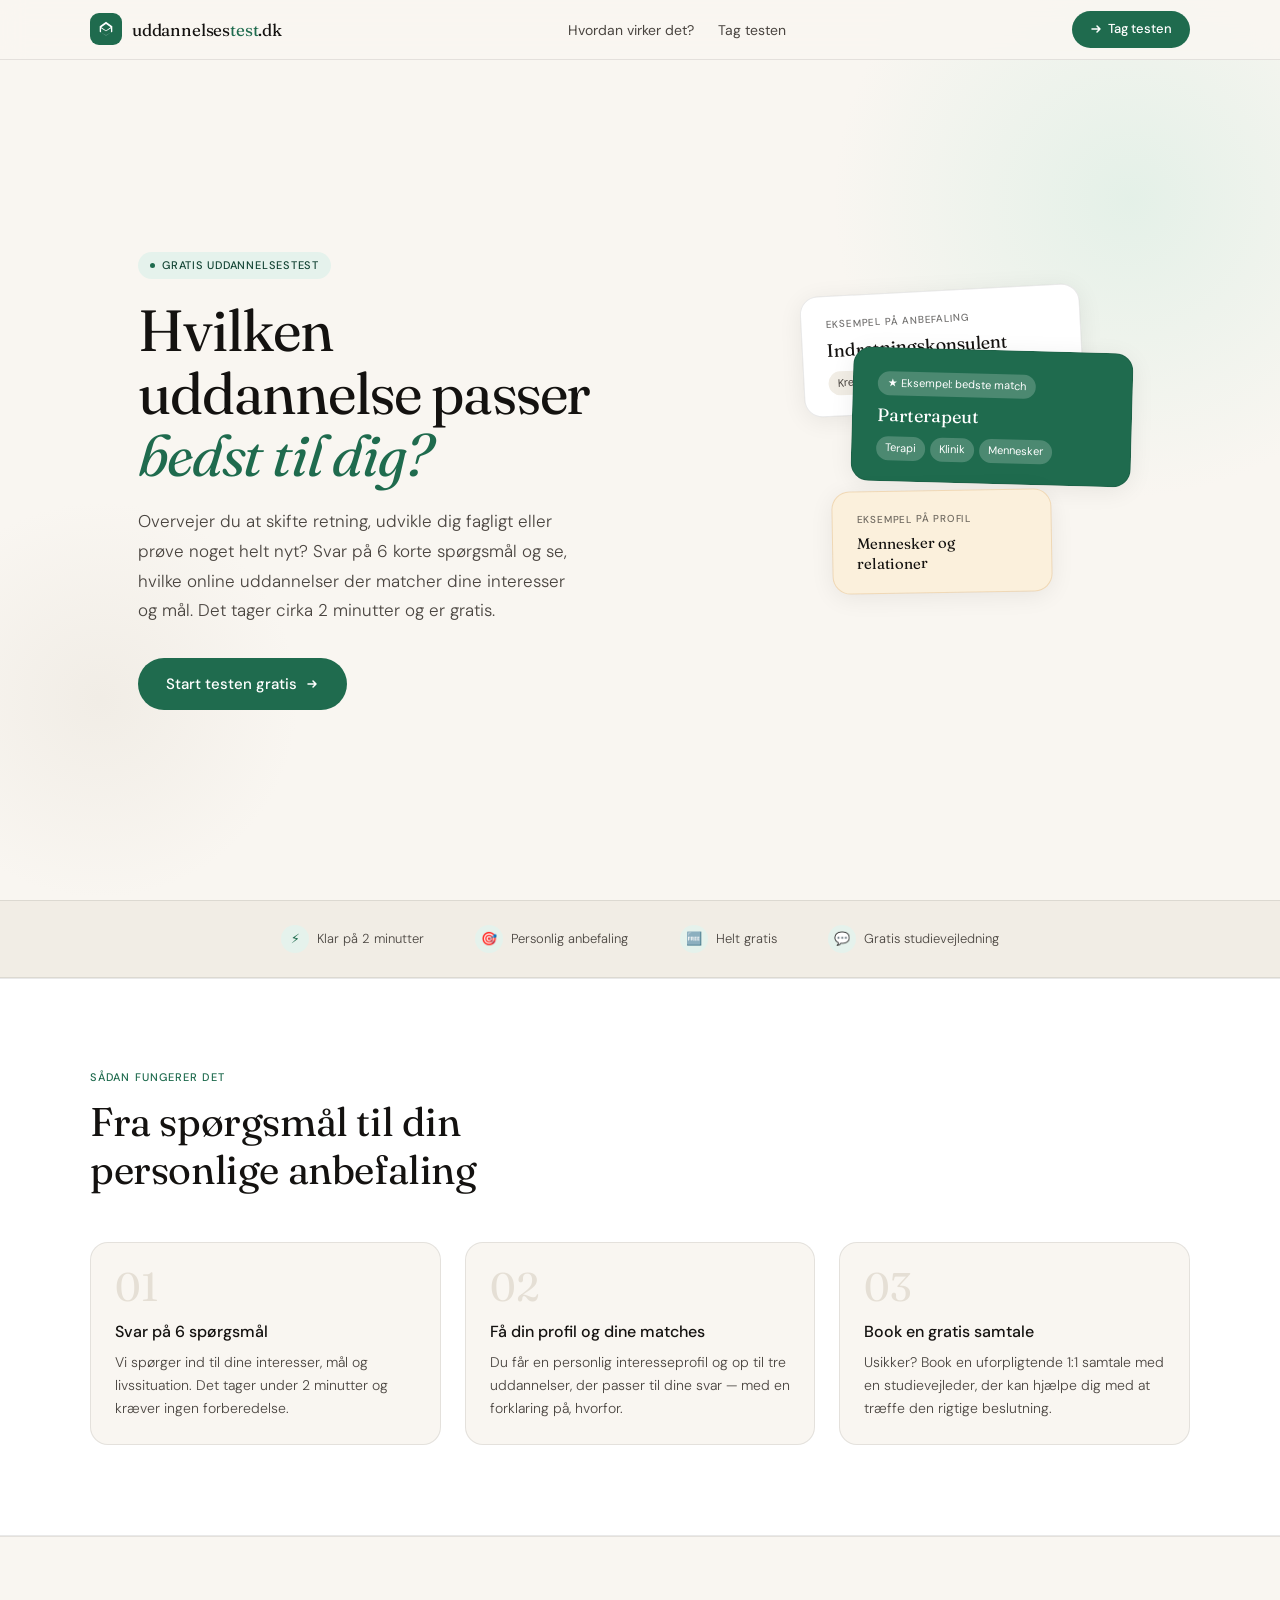
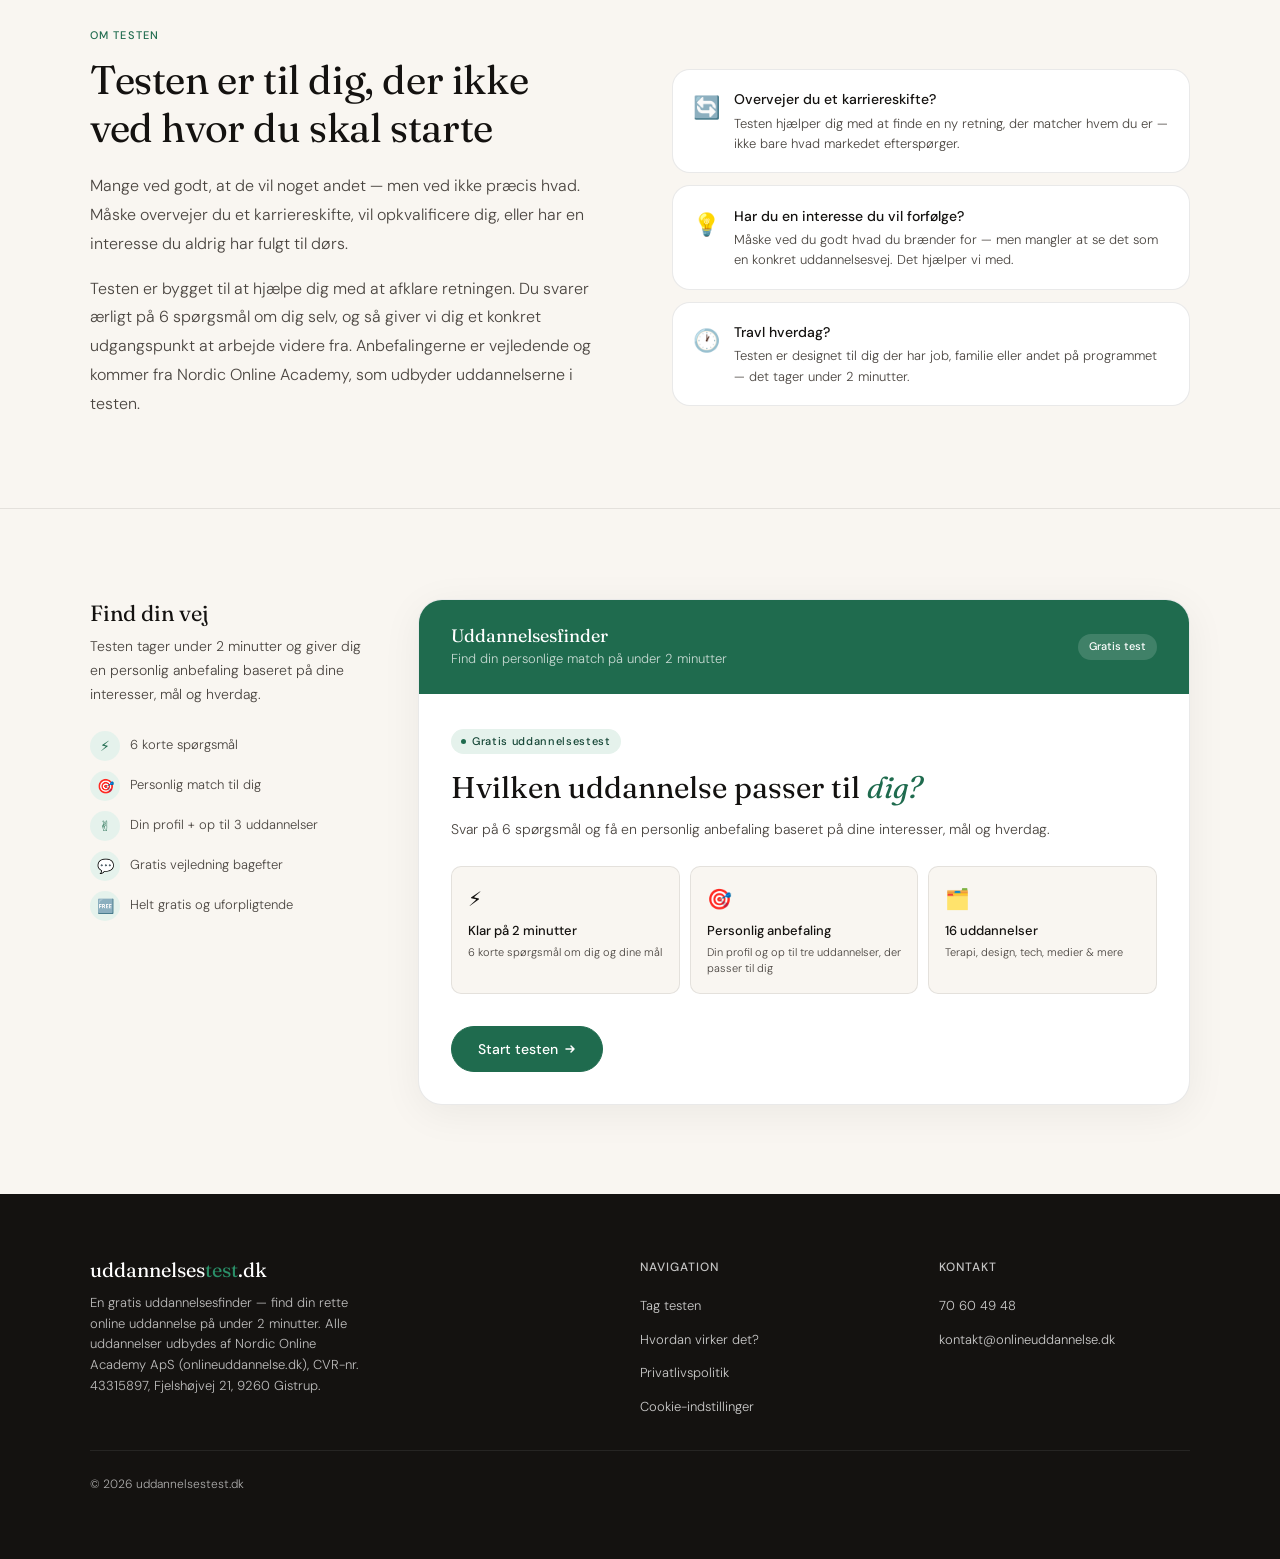
==== commit 98f021d6: "Samtykke til information på mail er obligatorisk for at se resultatet Flueben er påkrævet og valider" ====
--- a/index.html
+++ b/index.html
@@ -24,9 +24,9 @@
 <link rel="icon" type="image/svg+xml" href="/favicon.svg">
 <script type="application/ld+json">{"@context":"https://schema.org","@type":"WebSite","name":"uddannelsestest.dk","url":"https://uddannelsestest.dk/","inLanguage":"da-DK","description":"Gratis uddannelsestest: svar på 6 spørgsmål og få en personlig anbefaling til en online uddannelse."}</script>
 <script id="Cookiebot" src="https://consent.cookiebot.com/uc.js" data-cbid="85cb953d-1a6f-4699-96c6-8bc50a665a29" data-blockingmode="auto" type="text/javascript"></script>
-<link rel="preconnect" href="https://fonts.googleapis.com">
-<link rel="preconnect" href="https://fonts.gstatic.com" crossorigin>
-<link href="https://fonts.googleapis.com/css2?family=Fraunces:ital,opsz,wght@0,9..144,300;0,9..144,400;0,9..144,500;1,9..144,300;1,9..144,400&family=DM+Sans:opsz,wght@9..40,300;9..40,400;9..40,500&display=swap" rel="stylesheet">
+<link rel="preload" href="/fonts/dmsans-normal-latin.woff2" as="font" type="font/woff2" crossorigin>
+<link rel="preload" href="/fonts/fraunces-normal-latin.woff2" as="font" type="font/woff2" crossorigin>
+<link rel="stylesheet" href="/fonts/fonts.css">
 
 <style>
 *, *::before, *::after { box-sizing: border-box; margin: 0; padding: 0; }
@@ -1062,10 +1062,10 @@
               </div>
               <div class="hp-field" aria-hidden="true"><label for="g-website">Website</label><input type="text" id="g-website" name="website" tabindex="-1" autocomplete="off"></div>
               <div class="consent-check">
-                <input type="checkbox" id="g-consent" name="marketing_consent">
-                <label for="g-consent" id="g-consent-label">Ja tak, send mig nyheder og tilbud om online uddannelser fra Nordic Online Academy ApS (onlineuddannelse.dk) på e-mail. Du kan til enhver tid afmelde dig.</label>
+                <input type="checkbox" id="g-consent" name="marketing_consent" required aria-describedby="gate-error">
+                <label for="g-consent" id="g-consent-label">For at modtage mit resultat accepterer jeg at modtage yderligere information om uddannelsen på mail *</label>
               </div>
-              <p class="consent-txt">Når du får dit resultat, gemmer Nordic Online Academy ApS dine svar og oplysninger for at kunne give dig en anbefaling og tilbyde vejledning. Du behøver ikke sige ja til nyheder og tilbud for at se dit resultat. Læs mere i vores <a href="privatliv.html" target="_blank" rel="noopener">privatlivspolitik</a>.</p>
+              <p class="consent-txt">Når du får dit resultat, gemmer Nordic Online Academy ApS dine svar og oplysninger for at kunne give dig en anbefaling og tilbyde vejledning. Læs mere i vores <a href="privatliv.html" target="_blank" rel="noopener">privatlivspolitik</a>.</p>
               <div class="form-error" id="gate-error" role="alert"></div>
               <div class="btn-row" style="margin-top:1.25rem;">
                 <button type="button" class="btn" onclick="goTo(6)">← Tilbage</button>
@@ -1480,7 +1480,7 @@
 const KLAVIYO_COMPANY_ID = 'RtCNbE';
 const KLAVIYO_REVISION = '2024-10-15';
 const TEST_EVENT_NAME = 'Uddannelsestest gennemført';
-const CONSENT_VERSION = '2026-10-12';
+const CONSENT_VERSION = '2026-11-11';
 const TEST_VERSION = 'v2'; // v1 = første udgave (før opfølgningsspørgsmål); bruges til at holde gamle og nye svar adskilt i analysen
 const EDU_LISTS = {
   parterapeut:'XpgTt7', sexolog:'SpB2yZ', coach:'Urirfn', familiebehandler:'T6hzYb',
@@ -1633,6 +1633,7 @@
   if(!d.first){ showGateError('Skriv dit fornavn.', first); return; }
   if(!d.last){ showGateError('Skriv dit efternavn.', last); return; }
   if(!/^[^\s@]+@[^\s@]+\.[^\s@]{2,}$/.test(d.email)){ showGateError('Skriv en gyldig e-mailadresse, fx navn@eksempel.dk.', email); return; }
+  if(!d.consent){ showGateError('Du skal acceptere at modtage information på mail for at se dit resultat.', document.getElementById('g-consent')); return; }
   leadSubmitting = true;
   const btn=document.getElementById('gate-submit');
   const form=document.getElementById('gate-form');
--- a/fonts/fonts.css
+++ b/fonts/fonts.css
@@ -0,0 +1,144 @@
+/* latin-ext */
+@font-face {
+  font-family: 'DM Sans';
+  font-style: normal;
+  font-weight: 300;
+  font-display: swap;
+  src: url(/fonts/dmsans-normal-latin-ext.woff2) format('woff2');
+  unicode-range: U+0100-02BA, U+02BD-02C5, U+02C7-02CC, U+02CE-02D7, U+02DD-02FF, U+0304, U+0308, U+0329, U+1D00-1DBF, U+1E00-1E9F, U+1EF2-1EFF, U+2020, U+20A0-20AB, U+20AD-20C4, U+2113, U+2C60-2C7F, U+A720-A7FF;
+}
+/* latin */
+@font-face {
+  font-family: 'DM Sans';
+  font-style: normal;
+  font-weight: 300;
+  font-display: swap;
+  src: url(/fonts/dmsans-normal-latin.woff2) format('woff2');
+  unicode-range: U+0000-00FF, U+0131, U+0152-0153, U+02BB-02BC, U+02C6, U+02DA, U+02DC, U+0304, U+0308, U+0329, U+2000-206F, U+20AC, U+2122, U+2191, U+2193, U+2212, U+2215, U+FEFF, U+FFFD;
+}
+/* latin-ext */
+@font-face {
+  font-family: 'DM Sans';
+  font-style: normal;
+  font-weight: 400;
+  font-display: swap;
+  src: url(/fonts/dmsans-normal-latin-ext.woff2) format('woff2');
+  unicode-range: U+0100-02BA, U+02BD-02C5, U+02C7-02CC, U+02CE-02D7, U+02DD-02FF, U+0304, U+0308, U+0329, U+1D00-1DBF, U+1E00-1E9F, U+1EF2-1EFF, U+2020, U+20A0-20AB, U+20AD-20C4, U+2113, U+2C60-2C7F, U+A720-A7FF;
+}
+/* latin */
+@font-face {
+  font-family: 'DM Sans';
+  font-style: normal;
+  font-weight: 400;
+  font-display: swap;
+  src: url(/fonts/dmsans-normal-latin.woff2) format('woff2');
+  unicode-range: U+0000-00FF, U+0131, U+0152-0153, U+02BB-02BC, U+02C6, U+02DA, U+02DC, U+0304, U+0308, U+0329, U+2000-206F, U+20AC, U+2122, U+2191, U+2193, U+2212, U+2215, U+FEFF, U+FFFD;
+}
+/* latin-ext */
+@font-face {
+  font-family: 'DM Sans';
+  font-style: normal;
+  font-weight: 500;
+  font-display: swap;
+  src: url(/fonts/dmsans-normal-latin-ext.woff2) format('woff2');
+  unicode-range: U+0100-02BA, U+02BD-02C5, U+02C7-02CC, U+02CE-02D7, U+02DD-02FF, U+0304, U+0308, U+0329, U+1D00-1DBF, U+1E00-1E9F, U+1EF2-1EFF, U+2020, U+20A0-20AB, U+20AD-20C4, U+2113, U+2C60-2C7F, U+A720-A7FF;
+}
+/* latin */
+@font-face {
+  font-family: 'DM Sans';
+  font-style: normal;
+  font-weight: 500;
+  font-display: swap;
+  src: url(/fonts/dmsans-normal-latin.woff2) format('woff2');
+  unicode-range: U+0000-00FF, U+0131, U+0152-0153, U+02BB-02BC, U+02C6, U+02DA, U+02DC, U+0304, U+0308, U+0329, U+2000-206F, U+20AC, U+2122, U+2191, U+2193, U+2212, U+2215, U+FEFF, U+FFFD;
+}
+/* latin-ext */
+@font-face {
+  font-family: 'Fraunces';
+  font-style: italic;
+  font-weight: 300;
+  font-display: swap;
+  src: url(/fonts/fraunces-italic-latin-ext.woff2) format('woff2');
+  unicode-range: U+0100-02BA, U+02BD-02C5, U+02C7-02CC, U+02CE-02D7, U+02DD-02FF, U+0304, U+0308, U+0329, U+1D00-1DBF, U+1E00-1E9F, U+1EF2-1EFF, U+2020, U+20A0-20AB, U+20AD-20C4, U+2113, U+2C60-2C7F, U+A720-A7FF;
+}
+/* latin */
+@font-face {
+  font-family: 'Fraunces';
+  font-style: italic;
+  font-weight: 300;
+  font-display: swap;
+  src: url(/fonts/fraunces-italic-latin.woff2) format('woff2');
+  unicode-range: U+0000-00FF, U+0131, U+0152-0153, U+02BB-02BC, U+02C6, U+02DA, U+02DC, U+0304, U+0308, U+0329, U+2000-206F, U+20AC, U+2122, U+2191, U+2193, U+2212, U+2215, U+FEFF, U+FFFD;
+}
+/* latin-ext */
+@font-face {
+  font-family: 'Fraunces';
+  font-style: italic;
+  font-weight: 400;
+  font-display: swap;
+  src: url(/fonts/fraunces-italic-latin-ext.woff2) format('woff2');
+  unicode-range: U+0100-02BA, U+02BD-02C5, U+02C7-02CC, U+02CE-02D7, U+02DD-02FF, U+0304, U+0308, U+0329, U+1D00-1DBF, U+1E00-1E9F, U+1EF2-1EFF, U+2020, U+20A0-20AB, U+20AD-20C4, U+2113, U+2C60-2C7F, U+A720-A7FF;
+}
+/* latin */
+@font-face {
+  font-family: 'Fraunces';
+  font-style: italic;
+  font-weight: 400;
+  font-display: swap;
+  src: url(/fonts/fraunces-italic-latin.woff2) format('woff2');
+  unicode-range: U+0000-00FF, U+0131, U+0152-0153, U+02BB-02BC, U+02C6, U+02DA, U+02DC, U+0304, U+0308, U+0329, U+2000-206F, U+20AC, U+2122, U+2191, U+2193, U+2212, U+2215, U+FEFF, U+FFFD;
+}
+/* latin-ext */
+@font-face {
+  font-family: 'Fraunces';
+  font-style: normal;
+  font-weight: 300;
+  font-display: swap;
+  src: url(/fonts/fraunces-normal-latin-ext.woff2) format('woff2');
+  unicode-range: U+0100-02BA, U+02BD-02C5, U+02C7-02CC, U+02CE-02D7, U+02DD-02FF, U+0304, U+0308, U+0329, U+1D00-1DBF, U+1E00-1E9F, U+1EF2-1EFF, U+2020, U+20A0-20AB, U+20AD-20C4, U+2113, U+2C60-2C7F, U+A720-A7FF;
+}
+/* latin */
+@font-face {
+  font-family: 'Fraunces';
+  font-style: normal;
+  font-weight: 300;
+  font-display: swap;
+  src: url(/fonts/fraunces-normal-latin.woff2) format('woff2');
+  unicode-range: U+0000-00FF, U+0131, U+0152-0153, U+02BB-02BC, U+02C6, U+02DA, U+02DC, U+0304, U+0308, U+0329, U+2000-206F, U+20AC, U+2122, U+2191, U+2193, U+2212, U+2215, U+FEFF, U+FFFD;
+}
+/* latin-ext */
+@font-face {
+  font-family: 'Fraunces';
+  font-style: normal;
+  font-weight: 400;
+  font-display: swap;
+  src: url(/fonts/fraunces-normal-latin-ext.woff2) format('woff2');
+  unicode-range: U+0100-02BA, U+02BD-02C5, U+02C7-02CC, U+02CE-02D7, U+02DD-02FF, U+0304, U+0308, U+0329, U+1D00-1DBF, U+1E00-1E9F, U+1EF2-1EFF, U+2020, U+20A0-20AB, U+20AD-20C4, U+2113, U+2C60-2C7F, U+A720-A7FF;
+}
+/* latin */
+@font-face {
+  font-family: 'Fraunces';
+  font-style: normal;
+  font-weight: 400;
+  font-display: swap;
+  src: url(/fonts/fraunces-normal-latin.woff2) format('woff2');
+  unicode-range: U+0000-00FF, U+0131, U+0152-0153, U+02BB-02BC, U+02C6, U+02DA, U+02DC, U+0304, U+0308, U+0329, U+2000-206F, U+20AC, U+2122, U+2191, U+2193, U+2212, U+2215, U+FEFF, U+FFFD;
+}
+/* latin-ext */
+@font-face {
+  font-family: 'Fraunces';
+  font-style: normal;
+  font-weight: 500;
+  font-display: swap;
+  src: url(/fonts/fraunces-normal-latin-ext.woff2) format('woff2');
+  unicode-range: U+0100-02BA, U+02BD-02C5, U+02C7-02CC, U+02CE-02D7, U+02DD-02FF, U+0304, U+0308, U+0329, U+1D00-1DBF, U+1E00-1E9F, U+1EF2-1EFF, U+2020, U+20A0-20AB, U+20AD-20C4, U+2113, U+2C60-2C7F, U+A720-A7FF;
+}
+/* latin */
+@font-face {
+  font-family: 'Fraunces';
+  font-style: normal;
+  font-weight: 500;
+  font-display: swap;
+  src: url(/fonts/fraunces-normal-latin.woff2) format('woff2');
+  unicode-range: U+0000-00FF, U+0131, U+0152-0153, U+02BB-02BC, U+02C6, U+02DA, U+02DC, U+0304, U+0308, U+0329, U+2000-206F, U+20AC, U+2122, U+2191, U+2193, U+2212, U+2215, U+FEFF, U+FFFD;
+}
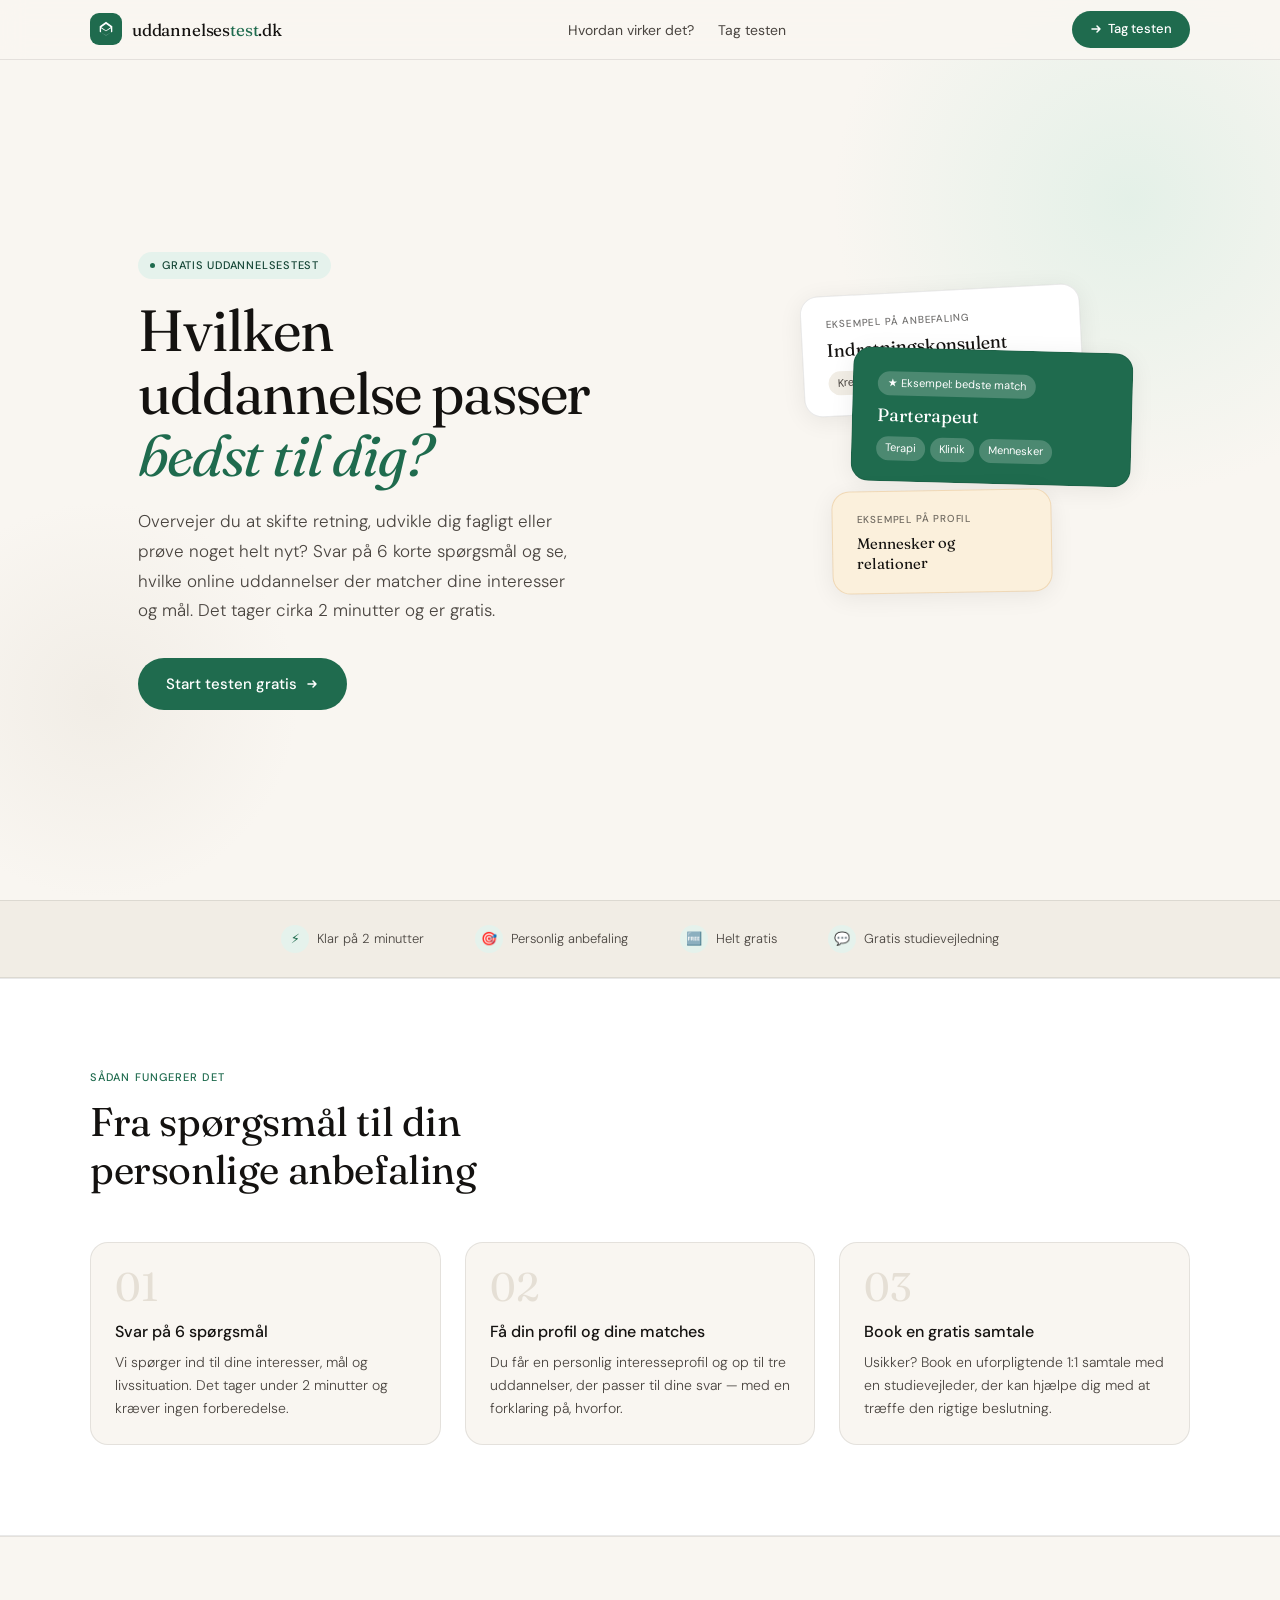
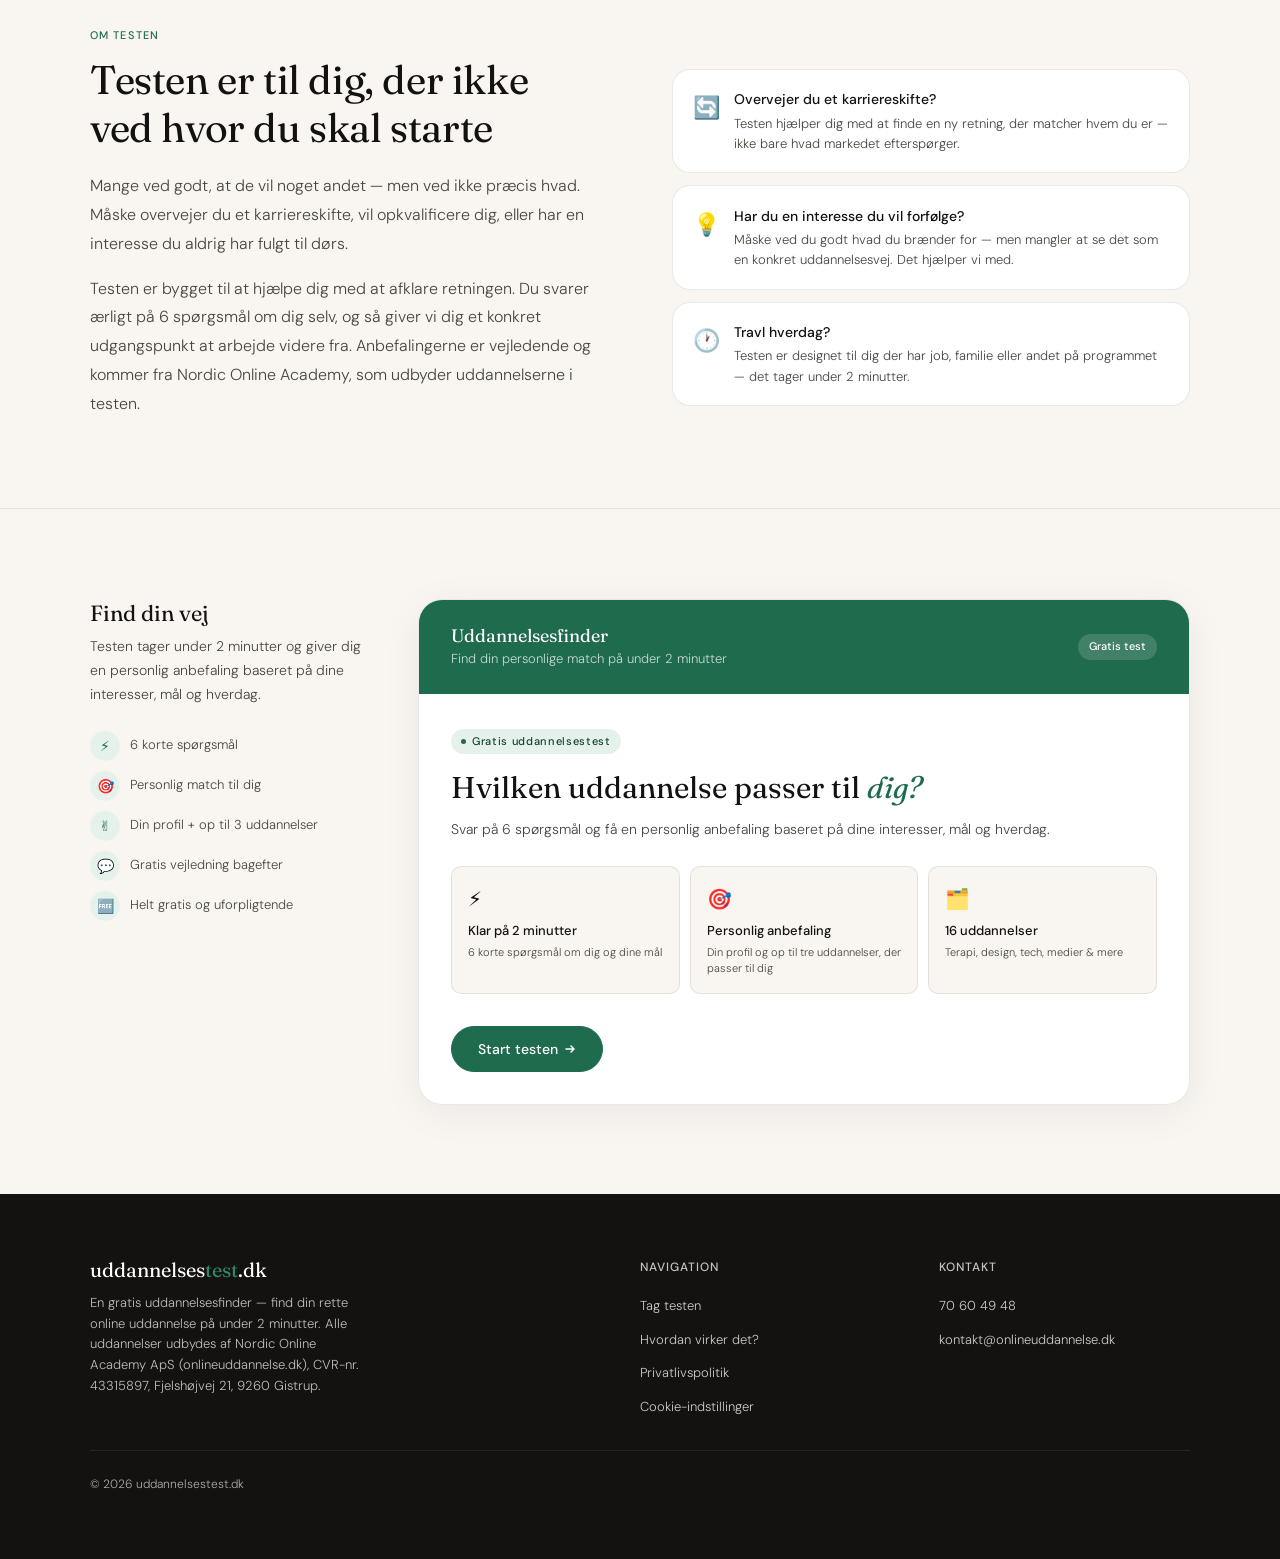
==== commit 0a7a82b6: "Menulinket 'Hvordan virker det?' leder til afsnittet 'Om testen' Co-Authored-By: Claude Sonnet 5.5 <" ====
--- a/index.html
+++ b/index.html
@@ -465,6 +465,7 @@
 .skip-link:focus { top: 8px; }
 .q-title:focus, .qi-title:focus, .profile-title:focus { outline: none; }
 .quiz-box { scroll-margin-top: 76px; }
+#om { scroll-margin-top: 76px; }
 @media (max-width: 520px) { .quiz-box-top { padding-top: .8rem; padding-bottom: .8rem; } .quiz-box-top-sub, .quiz-box-badge { display: none; } }
 @media (prefers-reduced-motion: reduce) { html { scroll-behavior: auto; } *, *::before, *::after { animation: none !important; transition: none !important; } }
 @media (max-width: 600px) { input[type="text"], input[type="email"], input[type="tel"], select, textarea { font-size: 16px; } }
@@ -726,7 +727,7 @@
       <span class="nav-logo-name">uddannelses<span class="nav-logo-tld">test</span>.dk</span>
     </a>
     <ul class="nav-links">
-      <li><a href="#hvordan">Hvordan virker det?</a></li>
+      <li><a href="#om">Hvordan virker det?</a></li>
       <li class="nav-links-dup"><a href="#quiz">Tag testen</a></li>
 
     </ul>
@@ -1157,7 +1158,7 @@
       <div class="footer-col-title">Navigation</div>
       <ul class="footer-links">
         <li><a href="#quiz">Tag testen</a></li>
-        <li><a href="#hvordan">Hvordan virker det?</a></li>
+        <li><a href="#om">Hvordan virker det?</a></li>
         <li><a href="privatliv.html">Privatlivspolitik</a></li>
         <li><a href="#" id="cookie-settings" onclick="if(window.Cookiebot){Cookiebot.renew();}return false;">Cookie-indstillinger</a></li>
       </ul>
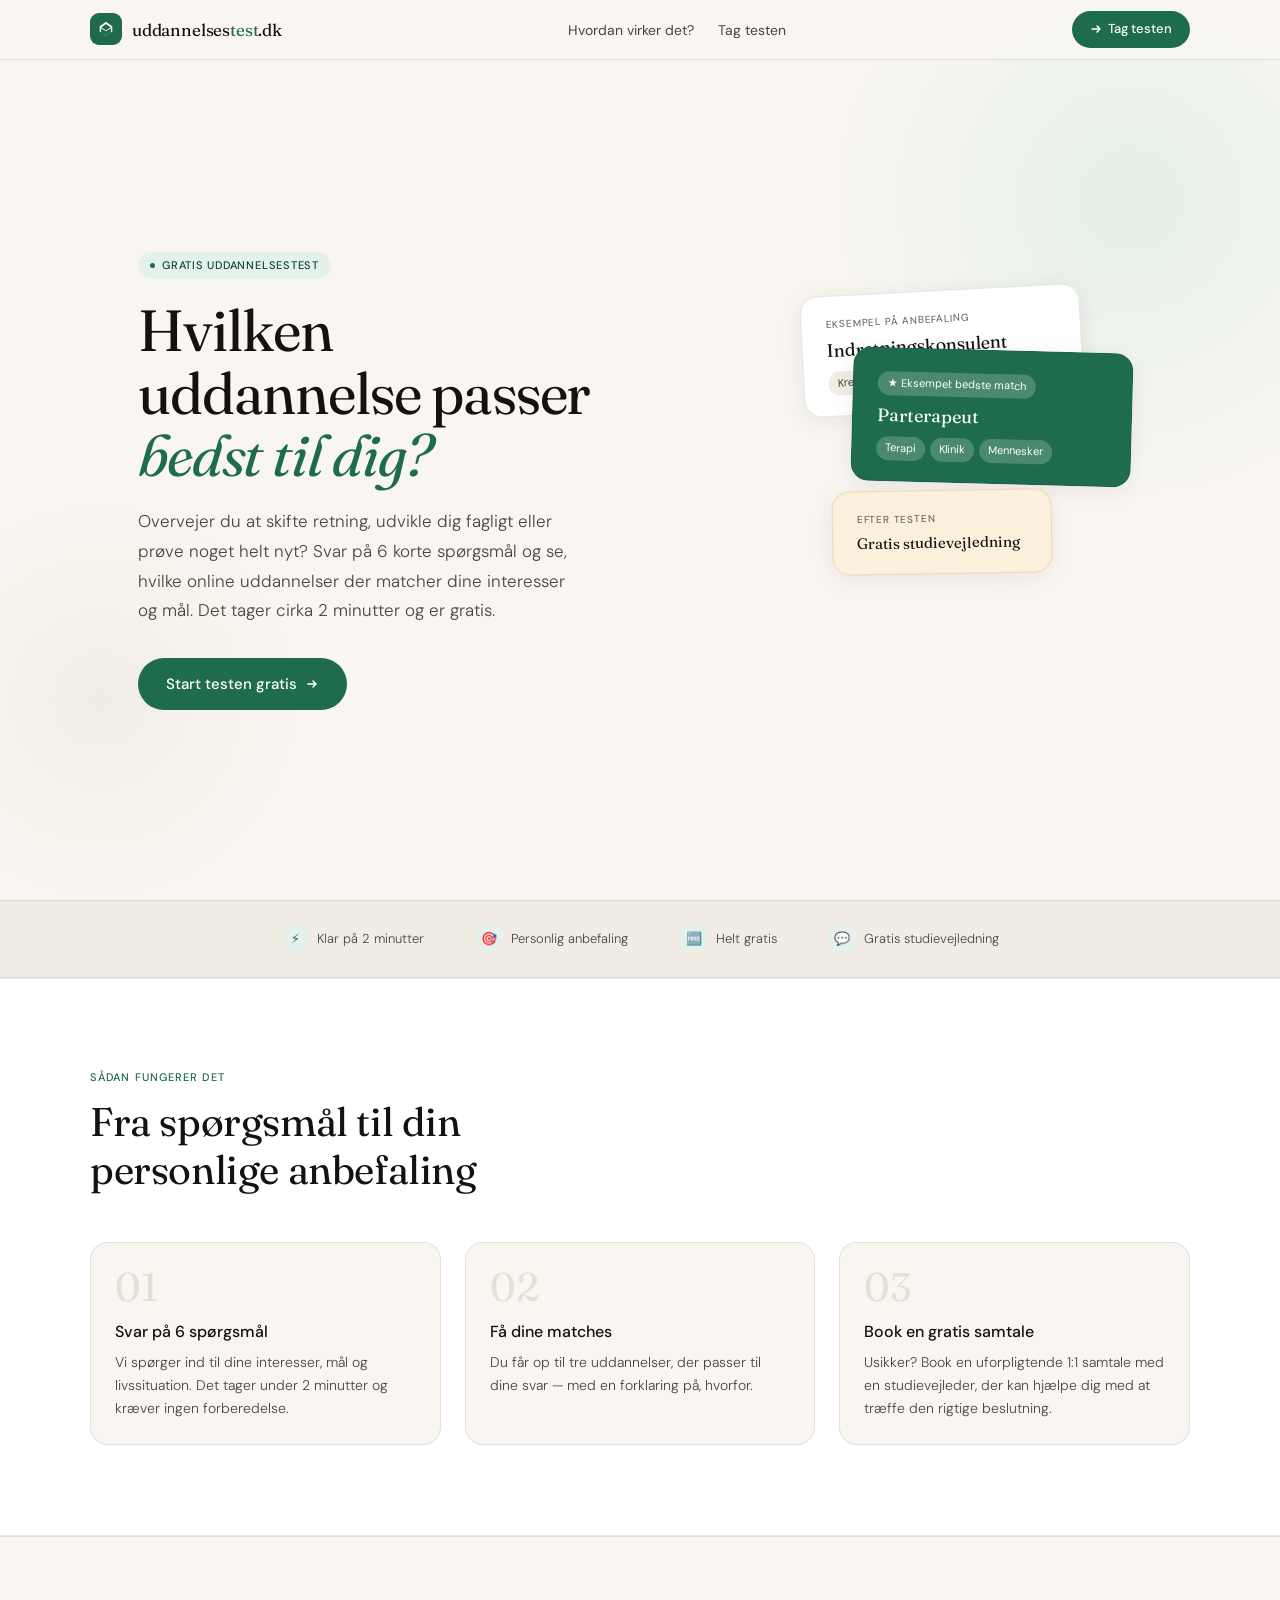
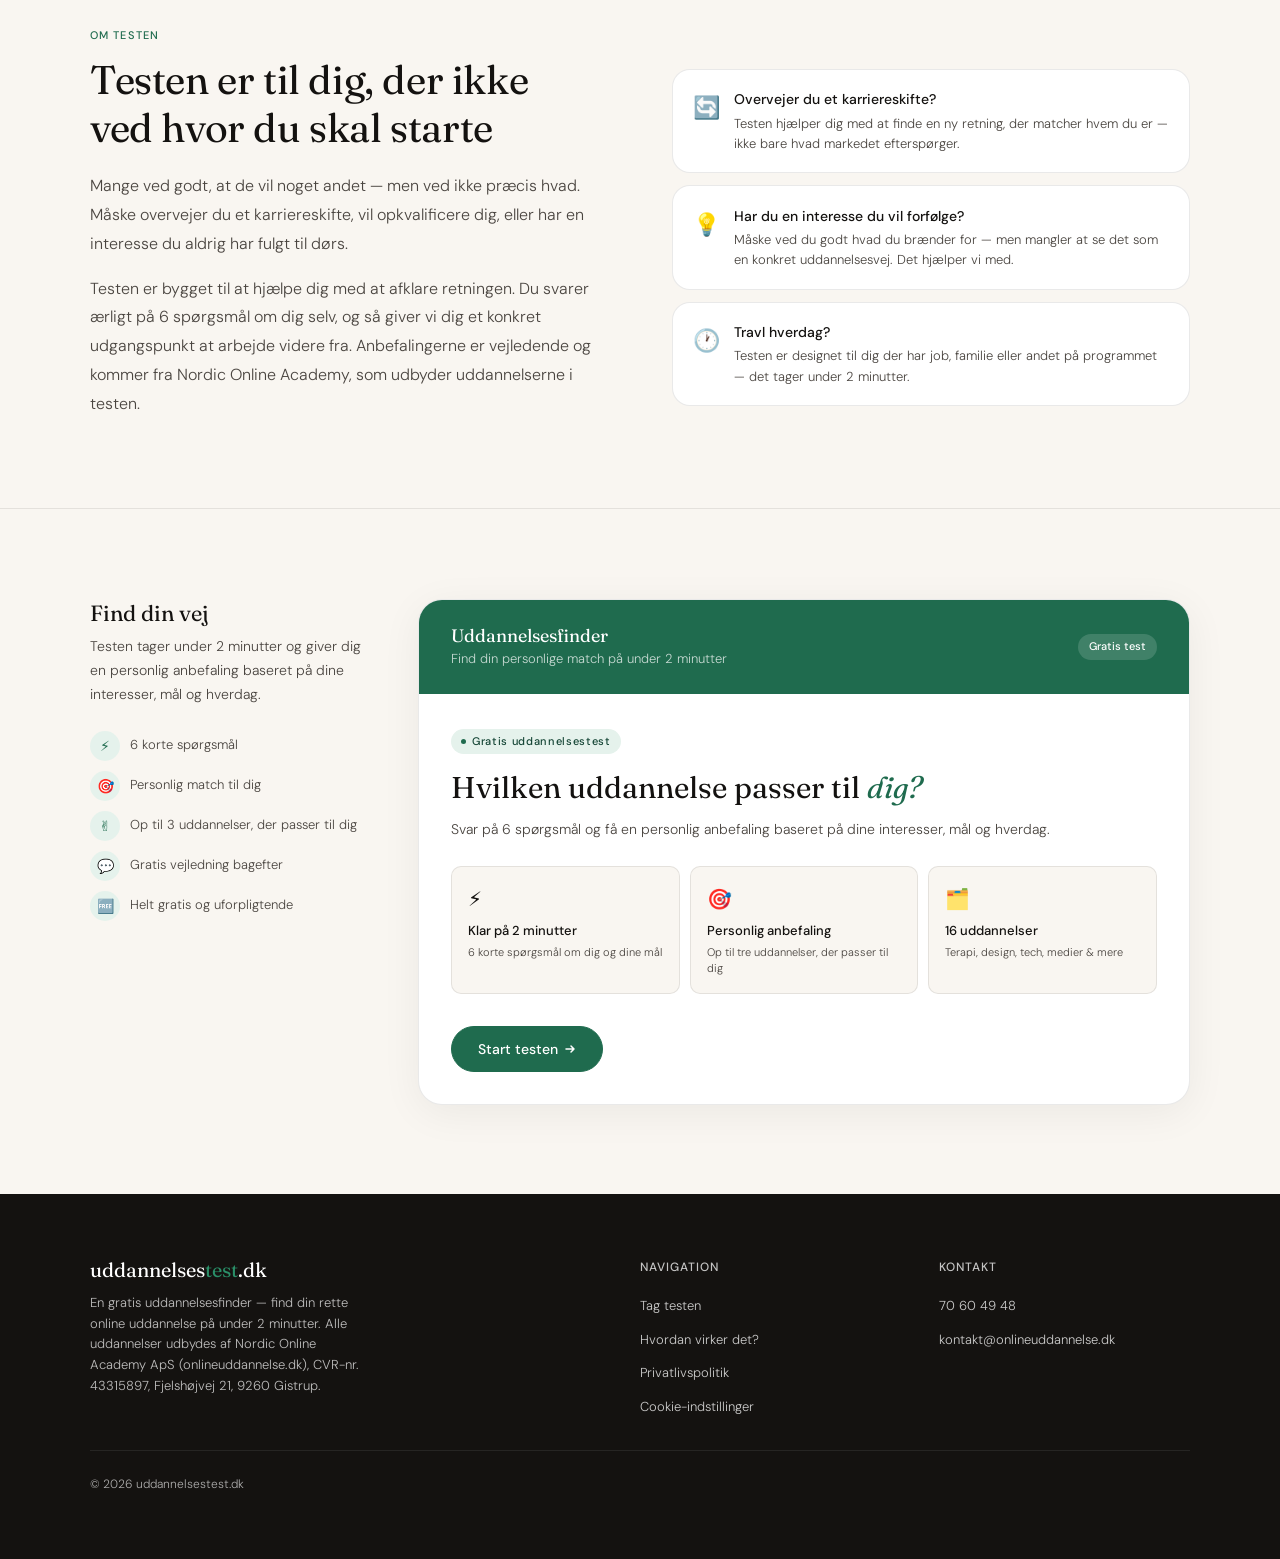
==== commit a4db6caa: "Ret tekster, der stadig nævnte interesseprofilen Co-Authored-By: Claude Sonnet 5.5 <noreply@anthropi" ====
--- a/index.html
+++ b/index.html
@@ -463,7 +463,7 @@
 .opt-t, .opt-d { display: block; }
 .skip-link { position: absolute; left: 8px; top: -60px; z-index: 400; background: var(--ink); color: #fff; padding: 10px 14px; border-radius: 8px; font-size: 14px; text-decoration: none; }
 .skip-link:focus { top: 8px; }
-.q-title:focus, .qi-title:focus, .profile-title:focus { outline: none; }
+.q-title:focus, .qi-title:focus, .result-intro-title:focus { outline: none; }
 .quiz-box { scroll-margin-top: 76px; }
 #om { scroll-margin-top: 76px; }
 @media (max-width: 520px) { .quiz-box-top { padding-top: .8rem; padding-bottom: .8rem; } .quiz-box-top-sub, .quiz-box-badge { display: none; } }
@@ -547,21 +547,63 @@
 
 /* ── Resultat: interesseprofil + begrundelser ── */
 .alt-card[hidden] { display: none; }
-.profile-note { font-size: 12px; color: var(--ink-3); line-height: 1.5; margin: 0.85rem 0 0; }
 .about-note { font-size: 12px; color: var(--ink-3); line-height: 1.6; margin: 0.5rem 0 0; }
 .about-note a { color: var(--green); }
-.profile-card {
+.result-intro {
   background: var(--amber-light); border: 1px solid rgba(196,123,26,0.22);
   border-radius: var(--r); padding: 1.25rem 1.5rem; margin-bottom: 1rem;
 }
-.profile-eyebrow { font-size: 11px; font-weight: 500; text-transform: uppercase; letter-spacing: 0.08em; color: var(--amber); margin-bottom: 6px; }
-.profile-title { font-family: var(--font-display); font-size: clamp(22px, 4vw, 28px); font-weight: 400; color: var(--ink); line-height: 1.2; margin-bottom: 6px; }
-.profile-lead { font-size: 14px; color: var(--ink-2); font-weight: 300; line-height: 1.7; margin-bottom: 0.85rem; }
-.profile-drivers { list-style: none; display: grid; gap: 6px; margin-bottom: 0.9rem; }
-.profile-drivers li { position: relative; padding-left: 20px; font-size: 13px; color: var(--ink-2); line-height: 1.55; }
-.profile-drivers li::before { content: ''; position: absolute; left: 3px; top: 8px; width: 7px; height: 7px; border-radius: 50%; background: var(--amber); }
-.profile-chips { display: flex; flex-wrap: wrap; gap: 6px; }
-.profile-chip { background: rgba(196,123,26,0.14); color: var(--amber); font-size: 12px; font-weight: 500; padding: 4px 11px; border-radius: var(--r-pill); }
+.result-intro-eyebrow { font-size: 11px; font-weight: 500; text-transform: uppercase; letter-spacing: 0.08em; color: var(--amber); margin-bottom: 6px; }
+.result-intro-title { font-family: var(--font-display); font-size: clamp(22px, 4vw, 28px); font-weight: 400; color: var(--ink); line-height: 1.2; margin-bottom: 0.85rem; }
+.result-intro-about > summary { list-style: none; cursor: pointer; font-size: 14px; font-weight: 500; color: var(--ink); display: flex; align-items: center; justify-content: space-between; gap: 8px; min-height: 28px; }
+.result-intro-about > summary::-webkit-details-marker { display: none; }
+.result-intro-about > summary::after { content: ''; width: 8px; height: 8px; border-right: 2px solid var(--amber); border-bottom: 2px solid var(--amber); transform: rotate(45deg); margin: -4px 4px 0 0; flex-shrink: 0; transition: transform .2s var(--ease); }
+.result-intro-about[open] > summary::after { transform: rotate(-135deg); margin-top: 4px; }
+.result-intro-bullets { list-style: none; display: grid; gap: 7px; margin: 0.75rem 0 0.9rem; }
+.result-intro-bullets li { position: relative; padding-left: 24px; font-size: 13px; color: var(--ink-2); line-height: 1.55; }
+.result-intro-bullets li .ic { position: absolute; left: 0; top: 0; color: var(--amber); font-weight: 600; }
+.result-intro-note { font-size: 13px; color: var(--ink-2); font-weight: 300; line-height: 1.6; margin: 0 0 0.9rem; }
+.result-intro-btn { background: var(--green); color: white; border-color: var(--green); font-weight: 500; }
+.result-intro-btn:hover { background: var(--green-dark); border-color: var(--green-dark); }
+.res-facts { font-size: 13px; font-weight: 500; color: rgba(255,255,255,0.92); margin: 0 0 1rem; }
+.res-actions { display: flex; flex-wrap: wrap; gap: 9px; position: relative; }
+.btn.outline-white { background: transparent; color: white; border-color: white; font-weight: 500; }
+.btn.outline-white:hover { background: rgba(255,255,255,0.12); }
+@media (max-width: 700px) {
+  /* På mobil kommer knapperne lige efter nøglefakta, så første CTA er synlig uden scroll */
+  .result-hero-card { display: flex; flex-direction: column; padding: 1.25rem; }
+  .result-hero-card > * { order: 20; }
+  .result-hero-card > .res-badge { order: 1; align-self: flex-start; }
+  .result-hero-card > .res-title { order: 2; }
+  .result-hero-card > .res-cat { order: 3; }
+  .result-hero-card > .res-facts { order: 4; }
+  .result-hero-card > .res-actions { order: 5; margin-bottom: 1.1rem; }
+  .result-hero-card > .res-desc { order: 6; }
+  .result-hero-card > .why-title { order: 7; }
+  .result-hero-card > .why-list { order: 8; }
+  .result-hero-card > .why-gain { order: 9; }
+  .result-hero-card > .res-traits { order: 10; }
+  .result-intro { padding: 1rem 1.15rem; }
+  .res-actions .btn { flex: 1 1 100%; justify-content: center; text-align: center; }
+}
+
+/* Vejlederkort (venstre kolonne på resultatvisningen) */
+.advisor-card { background: var(--cream-2); border: 1px solid var(--border); border-radius: var(--r); padding: 1.25rem 1.35rem; }
+.advisor-card-title { font-family: var(--font-display); font-size: 20px; font-weight: 400; color: var(--ink); line-height: 1.3; margin-bottom: 0.9rem; }
+.advisor-card .advisor-strip { background: var(--white); margin-bottom: 0.9rem; }
+.advisor-card-tel { font-size: 15px; font-weight: 500; margin: 0 0 1rem; }
+.advisor-card-tel a { color: var(--green); text-decoration: none; }
+.advisor-card .btn { width: 100%; justify-content: center; text-align: center; }
+.quiz-sidebar .sidebar-result { display: none; }
+.quiz-layout.is-result .quiz-sidebar .sidebar-default { display: none; }
+.quiz-layout.is-result .quiz-sidebar .sidebar-result { display: block; }
+@media (max-width: 900px) {
+  /* På mobil vises vejlederkortet under matchene (efter quiz-boksen) i stedet for at skjules */
+  .quiz-layout.is-result .quiz-sidebar { display: block; position: static; order: 2; }
+}
+.quiz-box-top .qt-result { display: none; }
+.quiz-layout.is-result .quiz-box-top .qt-default { display: none; }
+.quiz-layout.is-result .quiz-box-top .qt-result { display: block; }
 
 .why-title { font-size: 11px; font-weight: 500; text-transform: uppercase; letter-spacing: 0.08em; margin: 0 0 6px; }
 .why-list { list-style: none; display: grid; gap: 5px; margin: 0 0 0.75rem; }
@@ -731,9 +773,9 @@
       <li class="nav-links-dup"><a href="#quiz">Tag testen</a></li>
 
     </ul>
-    <a href="#quiz" class="nav-cta">
+    <a href="#quiz" class="nav-cta" id="nav-cta">
       <svg width="12" height="12" viewBox="0 0 12 12" fill="none"><path d="M2 6h8M7 3l3 3-3 3" stroke="white" stroke-width="1.5" stroke-linecap="round" stroke-linejoin="round"/></svg>
-      Tag testen
+      <span id="nav-cta-label">Tag testen</span>
     </a>
   </div>
 </nav>
@@ -779,8 +821,8 @@
           </div>
         </div>
         <div class="hcard hcard-3">
-          <div class="hcard-label">Eksempel på profil</div>
-          <div class="hcard-title">Mennesker og relationer</div>
+          <div class="hcard-label">Efter testen</div>
+          <div class="hcard-title">Gratis studievejledning</div>
         </div>
       </div>
     </div>
@@ -811,8 +853,8 @@
       </div>
       <div class="how-card">
         <div class="how-num">02</div>
-        <div class="how-card-title">Få din profil og dine matches</div>
-        <div class="how-card-desc">Du får en personlig interesseprofil og op til tre uddannelser, der passer til dine svar — med en forklaring på, hvorfor.</div>
+        <div class="how-card-title">Få dine matches</div>
+        <div class="how-card-desc">Du får op til tre uddannelser, der passer til dine svar — med en forklaring på, hvorfor.</div>
       </div>
       <div class="how-card">
         <div class="how-num">03</div>
@@ -863,29 +905,43 @@
 <!-- ══ QUIZ SECTION ══ -->
 <section class="quiz-section" id="quiz">
   <div class="quiz-section-inner">
-    <div class="quiz-layout">
+    <div class="quiz-layout" id="quiz-layout">
 
       <!-- sidebar -->
       <aside class="quiz-sidebar">
+        <div class="sidebar-result">
+          <div class="advisor-card" id="advisor-card">
+            <div class="advisor-card-title">Er du i tvivl? Få en gratis snak med en studievejleder</div>
+            <div class="advisor-strip">
+              <div class="av-wrap"><div class="av">K</div><div class="av">M</div></div>
+              <div class="av-text"><strong>Kristoffer &amp; Mikkel</strong><br>Studievejledere, klar på hverdage kl. 9–15</div>
+            </div>
+            <p class="advisor-card-tel"><a href="tel:+4570604948">Tlf. +45 70 60 49 48</a></p>
+            <a class="btn primary" href="https://onlineuddannelse.dk/studievejledning/" target="_blank" rel="noopener" data-booking="sidekort">Book gratis vejledning</a>
+          </div>
+        </div>
+        <div class="sidebar-default">
         <div class="sidebar-heading">Find din vej</div>
         <p class="sidebar-sub">Testen tager under 2 minutter og giver dig en personlig anbefaling baseret på dine interesser, mål og hverdag.</p>
         <ul class="sidebar-list">
           <li class="sidebar-item"><span class="sidebar-icon">⚡</span>6 korte spørgsmål</li>
           <li class="sidebar-item"><span class="sidebar-icon">🎯</span>Personlig match til dig</li>
-          <li class="sidebar-item"><span class="sidebar-icon">✌️</span>Din profil + op til 3 uddannelser</li>
+          <li class="sidebar-item"><span class="sidebar-icon">✌️</span>Op til 3 uddannelser, der passer til dig</li>
           <li class="sidebar-item"><span class="sidebar-icon">💬</span>Gratis vejledning bagefter</li>
           <li class="sidebar-item"><span class="sidebar-icon">🆓</span>Helt gratis og uforpligtende</li>
         </ul>
+        </div>
       </aside>
 
       <!-- quiz box -->
       <div class="quiz-box">
         <div class="quiz-box-top">
           <div>
-            <div class="quiz-box-top-title">Uddannelsesfinder</div>
-            <div class="quiz-box-top-sub">Find din personlige match på under 2 minutter</div>
+            <div class="quiz-box-top-title qt-default">Uddannelsesfinder</div>
+            <div class="quiz-box-top-title qt-result">Dit personlige resultat</div>
+            <div class="quiz-box-top-sub qt-default">Find din personlige match på under 2 minutter</div>
           </div>
-          <div class="quiz-box-badge">Gratis test</div>
+          <div class="quiz-box-badge qt-default">Gratis test</div>
         </div>
 
         <div class="quiz-body">
@@ -906,7 +962,7 @@
             <p class="qi-sub">Svar på 6 spørgsmål og få en personlig anbefaling baseret på dine interesser, mål og hverdag.</p>
             <div class="qi-grid">
               <div class="qi-card"><span class="qi-card-icon">⚡</span><div class="qi-card-t">Klar på 2 minutter</div><div class="qi-card-d">6 korte spørgsmål om dig og dine mål</div></div>
-              <div class="qi-card"><span class="qi-card-icon">🎯</span><div class="qi-card-t">Personlig anbefaling</div><div class="qi-card-d">Din profil og op til tre uddannelser, der passer til dig</div></div>
+              <div class="qi-card"><span class="qi-card-icon">🎯</span><div class="qi-card-t">Personlig anbefaling</div><div class="qi-card-d">Op til tre uddannelser, der passer til dig</div></div>
               <div class="qi-card"><span class="qi-card-icon">🗂️</span><div class="qi-card-t">16 uddannelser</div><div class="qi-card-d">Terapi, design, tech, medier & mere</div></div>
             </div>
             <div class="btn-row">
@@ -1044,7 +1100,7 @@
           <!-- GATE: oplysninger før resultatet vises -->
           <div class="step" id="step-gate">
             <div class="qi-eyebrow">Næsten færdig</div>
-            <h2 class="qi-title">Din personlige <em>uddannelsesprofil</em> er klar!</h2>
+            <h2 class="qi-title">Dit personlige <em>resultat</em> er klar!</h2>
             <p class="qi-sub">Vi har fundet de uddannelsesretninger, der passer bedst til dine svar. Udfyld dine oplysninger for at se dine anbefalinger.</p>
             <form id="gate-form" novalidate>
               <div class="fgrid">
@@ -1077,25 +1133,31 @@
 
           <!-- RESULT -->
           <div class="step" id="step-result">
-            <div class="profile-card" id="profile-card">
-              <div class="profile-eyebrow">Din interesseprofil</div>
-              <div class="profile-title" id="profile-title"></div>
-              <p class="profile-lead" id="profile-lead"></p>
-              <ul class="profile-drivers" id="profile-drivers"></ul>
-              <div class="profile-chips" id="profile-chips"></div>
-              <p class="profile-note">Profilen er vejledende og bygger kun på dine seks svar. Den er ikke en personlighedstest.</p>
+            <div class="result-intro" id="result-intro">
+              <div class="result-intro-eyebrow" id="ri-label"></div>
+              <div class="result-intro-title" id="ri-title"></div>
+              <details class="result-intro-about" id="ri-about">
+                <summary id="ri-sub"></summary>
+                <ul class="result-intro-bullets" id="ri-bullets"></ul>
+                <p class="result-intro-note" id="ri-note"></p>
+                <a class="btn result-intro-btn" id="ri-link" target="_blank" rel="noopener">Læs mere →</a>
+              </details>
             </div>
 
             <div class="result-hero-card">
               <div class="res-badge">★ Bedste match</div>
               <div class="res-title" id="res-title"></div>
               <div class="res-cat" id="res-cat"></div>
+              <div class="res-facts" id="res-facts"></div>
               <div class="res-desc" id="res-desc"></div>
               <div class="why-title">Hvorfor passer den til dig?</div>
               <ul class="why-list" id="res-why"></ul>
               <p class="why-gain" id="res-gain"></p>
               <div class="res-traits" id="res-traits"></div>
-              <a class="btn" id="res-link" target="_blank" rel="noopener" style="background:white;color:var(--green);border-color:white;font-weight:500;">Se uddannelsen →</a>
+              <div class="res-actions">
+                <a class="btn" id="res-link" target="_blank" rel="noopener" style="background:white;color:var(--green);border-color:white;font-weight:500;">Se uddannelsen →</a>
+                <a class="btn outline-white" id="res-book" href="https://onlineuddannelse.dk/studievejledning/" target="_blank" rel="noopener" data-booking="matchkort">Book gratis vejledning</a>
+              </div>
             </div>
 
             <div class="alt-card" id="alt-card">
@@ -1182,24 +1244,25 @@
 let advanceTimer = null;
 /* ANBEFALING:START — data + pointmodel. Testes af tests/recommendation.test.mjs (udtrækker blokken mellem START/SLUT). */
 const U = 'https://onlineuddannelse.dk/online-uddannelser/';
+// modules/episodes = antal moduler og afsnit (null = ikke udfyldt endnu; så vises kun "100 % online" på resultatkortet). Se README.
 // sales = gennemførte ordrer seneste 12 mdr. (backoffice, okt. 2026). Bruges til at fremhæve de mest solgte. Opdatér et par gange om året: se README (tools/update-sales.mjs).
 const educations = {
-  parterapeut: { title:"Parterapeut", category:"Terapeutisk", sales:36, desc:"Parterapeut-uddannelsen giver dig kompetencer til at hjælpe par med at styrke deres relation, kommunikere bedre og overvinde udfordringer. Du lærer om kommunikation, tilknytningsteorier og konfliktløsning — og mange etablerer efterfølgende egen klinik.", traits:["Menneskekontakt","Selvstændig praksis","Kommunikation","Psykologi"], url:U+"parterapeut/" },
-  sexolog: { title:"Sexolog", category:"Terapeutisk", sales:48, desc:"Sexolog-uddannelsen dækker seksuel sundhed og terapeutiske tilgange til det hele menneske. Velegnet til dig, der ønsker at arbejde professionelt med menneskers velvære og seksualitet.", traits:["Seksuel sundhed","Terapi","Menneskekontakt","Selvstændig praksis"], url:U+"sexolog/" },
-  coach: { title:"Coach", category:"Terapeutisk", sales:40, desc:"Coaching-uddannelsen giver dig redskaber til at guide mennesker mod personlig og professionel vækst. Du lærer coachingmetoder, motivationspsykologi og samtaleværktøjer — og kan arbejde som coach ved siden af dit nuværende job.", traits:["Personlig udvikling","Motivation","Fleksibel","Selvstændig"], url:U+"coach/" },
-  familiebehandler: { title:"Familiebehandler", category:"Terapeutisk", sales:129, desc:"Familiebehandler-uddannelsen klæder dig på til at arbejde med familier i sårbare situationer. Du får viden om familiemønstre, systemisk tænkning og professionelle interventioner.", traits:["Socialt arbejde","Familier","Empati","Systemisk tænkning"], url:U+"familiebehandler/" },
-  adhd: { title:"ADHD- og autismevejleder", category:"Terapeutisk", sales:33, desc:"ADHD- og autismevejleder-uddannelsen giver dig både et teoretisk og et praktisk fundament med direkte anvendelige værktøjer til at skabe forandring for børn og unge med ADHD og autisme. Uddannelsen består af 10 moduler, du gennemfører i dit eget tempo.", traits:["ADHD","Autisme","Børn og unge","Praksisnær"], url:U+"adhd-og-autismevejleder/" },
-  selvvaerd: { title:"Selvværdsvejleder", category:"Terapeutisk", sales:16, desc:"Selvværdsvejleder-uddannelsen er til dig, der vil arbejde professionelt med mennesker og hjælpe dem med at styrke deres selvværd. Du får et teoretisk fundament og praktiske værktøjer fordelt på 8 moduler, som du gennemfører i dit eget tempo.", traits:["Selvværd","Menneskekontakt","Rådgivning","Praksisnær"], url:U+"selvvaerdsvejleder/" },
-  terapiiv: { title:"Terapeutisk iværksætter", category:"Terapeutisk", sales:1, desc:"Uddannelsen gør dig klar til at starte din egen virksomhed inden for det terapeutiske område. Den består af 8 moduler, som du gennemfører i dit eget tempo.", traits:["Egen praksis","Forretning","Selvstændig","Terapeutisk"], url:U+"terapeutisk-ivaerksaetter/" },
-  indretningskonsulent: { title:"Indretningskonsulent", category:"Kreativitet", sales:56, desc:"Indretningskonsulent-uddannelsen giver dig et stærkt fundament i indretning, farvelære, ruminddeling og kundehåndtering. Mange studerende starter efterfølgende deres egen konsulentvirksomhed.", traits:["Æstetik","Rådgivning","Kreativitet","Selvstændig virksomhed"], url:U+"indretningskonsulent/" },
-  indretningsarkitekt: { title:"Indretningsarkitekt", category:"Kreativitet", sales:61, desc:"Indretningsarkitekt-uddannelsen er en overbygning med dybere fokus på arkitektoniske principper, planløsninger og projektledelse — ideel til større professionelle indretningsprojekter.", traits:["Arkitektur","Projekter","Design","Professionel rådgivning"], url:U+"indretningsarkitekt/" },
-  dekoratoer: { title:"Dekoratør", category:"Kreativitet", sales:10, desc:"Dekoratør-uddannelsen giver dig grundlæggende kompetencer til at arbejde som professionel dekoratør — fx med butiks- og vinduesdekoration. Du lærer bl.a. om kundens behov, kampagner, skilte og dekorationsopbygning. Uddannelsen består af 10 moduler, som du gennemfører i dit eget tempo.", traits:["Butiksdekoration","Kampagner","Skilte","Æstetik"], url:U+"dekoratoer/" },
-  programmor: { title:"Grundlæggende programmør", category:"Tech", sales:22, desc:"Programmør-uddannelsen introducerer dig til kodningens verden med fokus på praksisnære kompetencer. Du lærer at bygge digitale løsninger fra bunden — ideel for dig der vil skifte til tech-branchen.", traits:["Kode","Problemløsning","Tech","Digital fremtid"], url:U+"grundlaeggende-programmering/" },
-  fotograf: { title:"Fotograf", category:"Medier og kommunikation", sales:54, desc:"Fotograf-uddannelsen giver dig tekniske og kreative kompetencer til professionelle billeder. Du lærer kameraindstillinger, komposition, lys og efterbehandling.", traits:["Kreativitet","Visuel fortælling","Freelance","Teknik"], url:U+"fotograf/" },
-  videograf: { title:"Videograf", category:"Medier og kommunikation", sales:16, desc:"Videograf-uddannelsen dækker optagelse, redigering og produktion af professionelle videoer — en stærkt efterspurgt kompetence i en verden der elsker videoindhold.", traits:["Video","Historiefortælling","Kreativ produktion","Freelance"], url:U+"videograf/" },
-  forfatter: { title:"Forfatter", category:"Medier og kommunikation", sales:14, desc:"Forfatter-uddannelsen guider dig igennem manuskriptets opbygning, karakterudvikling og fortælleteknik — for dig der drømmer om at skrive romaner, novellesamlinger eller scripts.", traits:["Kreativ skrivning","Storytelling","Manuskript","Udtryk"], url:U+"forfatter/" },
-  hr: { title:"HR-konsulent", category:"Medier og kommunikation", sales:51, desc:"HR-konsulent-uddannelsen giver dig faglig viden og praktiske værktøjer til at arbejde professionelt med HR. Uddannelsen består af 10 moduler, du gennemfører i dit eget tempo, og er skræddersyet til erhvervslivet.", traits:["HR","Erhvervsliv","Rådgivning","Eget tempo"], url:U+"hr-konsulent/" },
-  kostvejleder: { title:"Kostvejleder", category:"Sundhed og skønhed", sales:46, desc:"Kostvejleder-uddannelsen giver dig faglig viden om ernæring, kostplaner og sund livsstil. Du kan efterfølgende rådgive klienter som selvstændig kostvejleder.", traits:["Ernæring","Sundhed","Rådgivning","Velvære"], url:U+"kostvejleder/" }
+  parterapeut: { title:"Parterapeut", category:"Terapeutisk", sales:36, modules:null, episodes:null, desc:"Parterapeut-uddannelsen giver dig kompetencer til at hjælpe par med at styrke deres relation, kommunikere bedre og overvinde udfordringer. Du lærer om kommunikation, tilknytningsteorier og konfliktløsning — og mange etablerer efterfølgende egen klinik.", traits:["Menneskekontakt","Selvstændig praksis","Kommunikation","Psykologi"], url:U+"parterapeut/" },
+  sexolog: { title:"Sexolog", category:"Terapeutisk", sales:48, modules:null, episodes:null, desc:"Sexolog-uddannelsen dækker seksuel sundhed og terapeutiske tilgange til det hele menneske. Velegnet til dig, der ønsker at arbejde professionelt med menneskers velvære og seksualitet.", traits:["Seksuel sundhed","Terapi","Menneskekontakt","Selvstændig praksis"], url:U+"sexolog/" },
+  coach: { title:"Coach", category:"Terapeutisk", sales:40, modules:null, episodes:null, desc:"Coaching-uddannelsen giver dig redskaber til at guide mennesker mod personlig og professionel vækst. Du lærer coachingmetoder, motivationspsykologi og samtaleværktøjer — og kan arbejde som coach ved siden af dit nuværende job.", traits:["Personlig udvikling","Motivation","Fleksibel","Selvstændig"], url:U+"coach/" },
+  familiebehandler: { title:"Familiebehandler", category:"Terapeutisk", sales:129, modules:null, episodes:null, desc:"Familiebehandler-uddannelsen klæder dig på til at arbejde med familier i sårbare situationer. Du får viden om familiemønstre, systemisk tænkning og professionelle interventioner.", traits:["Socialt arbejde","Familier","Empati","Systemisk tænkning"], url:U+"familiebehandler/" },
+  adhd: { title:"ADHD- og autismevejleder", category:"Terapeutisk", sales:33, modules:10, episodes:null, desc:"ADHD- og autismevejleder-uddannelsen giver dig både et teoretisk og et praktisk fundament med direkte anvendelige værktøjer til at skabe forandring for børn og unge med ADHD og autisme. Uddannelsen består af 10 moduler, du gennemfører i dit eget tempo.", traits:["ADHD","Autisme","Børn og unge","Praksisnær"], url:U+"adhd-og-autismevejleder/" },
+  selvvaerd: { title:"Selvværdsvejleder", category:"Terapeutisk", sales:16, modules:8, episodes:null, desc:"Selvværdsvejleder-uddannelsen er til dig, der vil arbejde professionelt med mennesker og hjælpe dem med at styrke deres selvværd. Du får et teoretisk fundament og praktiske værktøjer fordelt på 8 moduler, som du gennemfører i dit eget tempo.", traits:["Selvværd","Menneskekontakt","Rådgivning","Praksisnær"], url:U+"selvvaerdsvejleder/" },
+  terapiiv: { title:"Terapeutisk iværksætter", category:"Terapeutisk", sales:1, modules:8, episodes:null, desc:"Uddannelsen gør dig klar til at starte din egen virksomhed inden for det terapeutiske område. Den består af 8 moduler, som du gennemfører i dit eget tempo.", traits:["Egen praksis","Forretning","Selvstændig","Terapeutisk"], url:U+"terapeutisk-ivaerksaetter/" },
+  indretningskonsulent: { title:"Indretningskonsulent", category:"Kreativitet", sales:56, modules:null, episodes:null, desc:"Indretningskonsulent-uddannelsen giver dig et stærkt fundament i indretning, farvelære, ruminddeling og kundehåndtering. Mange studerende starter efterfølgende deres egen konsulentvirksomhed.", traits:["Æstetik","Rådgivning","Kreativitet","Selvstændig virksomhed"], url:U+"indretningskonsulent/" },
+  indretningsarkitekt: { title:"Indretningsarkitekt", category:"Kreativitet", sales:61, modules:null, episodes:null, desc:"Indretningsarkitekt-uddannelsen er en overbygning med dybere fokus på arkitektoniske principper, planløsninger og projektledelse — ideel til større professionelle indretningsprojekter.", traits:["Arkitektur","Projekter","Design","Professionel rådgivning"], url:U+"indretningsarkitekt/" },
+  dekoratoer: { title:"Dekoratør", category:"Kreativitet", sales:10, modules:10, episodes:null, desc:"Dekoratør-uddannelsen giver dig grundlæggende kompetencer til at arbejde som professionel dekoratør — fx med butiks- og vinduesdekoration. Du lærer bl.a. om kundens behov, kampagner, skilte og dekorationsopbygning. Uddannelsen består af 10 moduler, som du gennemfører i dit eget tempo.", traits:["Butiksdekoration","Kampagner","Skilte","Æstetik"], url:U+"dekoratoer/" },
+  programmor: { title:"Grundlæggende programmør", category:"Tech", sales:22, modules:null, episodes:null, desc:"Programmør-uddannelsen introducerer dig til kodningens verden med fokus på praksisnære kompetencer. Du lærer at bygge digitale løsninger fra bunden — ideel for dig der vil skifte til tech-branchen.", traits:["Kode","Problemløsning","Tech","Digital fremtid"], url:U+"grundlaeggende-programmering/" },
+  fotograf: { title:"Fotograf", category:"Medier og kommunikation", sales:54, modules:null, episodes:null, desc:"Fotograf-uddannelsen giver dig tekniske og kreative kompetencer til professionelle billeder. Du lærer kameraindstillinger, komposition, lys og efterbehandling.", traits:["Kreativitet","Visuel fortælling","Freelance","Teknik"], url:U+"fotograf/" },
+  videograf: { title:"Videograf", category:"Medier og kommunikation", sales:16, modules:null, episodes:null, desc:"Videograf-uddannelsen dækker optagelse, redigering og produktion af professionelle videoer — en stærkt efterspurgt kompetence i en verden der elsker videoindhold.", traits:["Video","Historiefortælling","Kreativ produktion","Freelance"], url:U+"videograf/" },
+  forfatter: { title:"Forfatter", category:"Medier og kommunikation", sales:14, modules:null, episodes:null, desc:"Forfatter-uddannelsen guider dig igennem manuskriptets opbygning, karakterudvikling og fortælleteknik — for dig der drømmer om at skrive romaner, novellesamlinger eller scripts.", traits:["Kreativ skrivning","Storytelling","Manuskript","Udtryk"], url:U+"forfatter/" },
+  hr: { title:"HR-konsulent", category:"Medier og kommunikation", sales:51, modules:10, episodes:null, desc:"HR-konsulent-uddannelsen giver dig faglig viden og praktiske værktøjer til at arbejde professionelt med HR. Uddannelsen består af 10 moduler, du gennemfører i dit eget tempo, og er skræddersyet til erhvervslivet.", traits:["HR","Erhvervsliv","Rådgivning","Eget tempo"], url:U+"hr-konsulent/" },
+  kostvejleder: { title:"Kostvejleder", category:"Sundhed og skønhed", sales:46, modules:null, episodes:null, desc:"Kostvejleder-uddannelsen giver dig faglig viden om ernæring, kostplaner og sund livsstil. Du kan efterfølgende rådgive klienter som selvstændig kostvejleder.", traits:["Ernæring","Sundhed","Rådgivning","Velvære"], url:U+"kostvejleder/" }
 };
 
 // Interesseområder (spørgsmål 1). Hver uddannelse hører til præcis ét område.
@@ -1359,20 +1422,22 @@
   5: { nystart: "Du starter fra bunden og vil tages ved hånden", erfaring: "Du har erfaring fra arbejde, hobby eller privat, du kan bygge videre på", professionel: "Du har professionel erfaring at bygge videre på" },
   6: { lytte: "Du får energi af at sidde 1:1 og lytte til andre", analysere: "Du får energi af at analysere og finde løsninger", visuelt: "Du får energi af at forme noget visuelt", skrive: "Du får energi af at skrive og fortælle historier", lede: "Du får energi af at planlægge, organisere og lede" }
 };
-// Ved lige point vinder de spørgsmål, der siger mest om retningen.
-const REASON_ORDER = [1, 2, 6, 3, 5, 4];
-
-// De svar, der faktisk gav point til uddannelsen — de stærkeste først (maks. 3).
+// Begrundelserne dækker tre forskellige pointer, så de ikke gentager sig: én om interesse, én om mål og én om hverdag/erfaring.
+// Kun svar, der reelt gav point til uddannelsen, bruges. Mangler en slot (0 point), springes den over, og pladsen fyldes kun op med mål/hverdag/erfaring — aldrig med endnu en interesse-pointe.
 function explain(key, ans, max){
-  const contrib = [];
-  REASON_ORDER.forEach(q => {
-    const w = (WEIGHTS[q] && WEIGHTS[q][ans[q]] && WEIGHTS[q][ans[q]][key]) || 0;
-    if (w > 0) contrib.push({ q: q, a: ans[q], w: w });
-  });
-  contrib.sort((x, y) => y.w - x.w);
-  const strong = contrib.filter(c => c.w >= 0.8);
-  const picked = (strong.length >= 2 ? strong : contrib).slice(0, max || 3);
-  return picked.map(c => REASONS[c.q][c.a]);
+  const wt = q => (WEIGHTS[q] && WEIGHTS[q][ans[q]] && WEIGHTS[q][ans[q]][key]) || 0;
+  const reason = q => REASONS[q][ans[q]];
+  const used = [];
+  const take = q => { used.push(q); return reason(q); };
+  // Interesse: det specifikke emne (spørgsmål 2), når det tydeligt peger på uddannelsen; ellers interesseområdet (1), ellers opgaven der giver energi (6)
+  const interestQ = (wt(2) >= 0.8) ? 2 : [1, 6, 2].find(q => wt(q) > 0);
+  // Mål (3) og hverdag/erfaring (5 før 4 ved lige vægt)
+  const goalQ = wt(3) > 0 ? 3 : undefined;
+  const dailyQ = [5, 4].filter(q => wt(q) > 0).sort((x, y) => wt(y) - wt(x))[0];
+  const picked = [interestQ, goalQ, dailyQ].filter(q => q !== undefined).map(take);
+  // Fyld op (fx hvis mål manglede) med øvrige mål/hverdag/erfaring, stærkeste først
+  [3, 5, 4].filter(q => !used.includes(q) && wt(q) > 0).sort((x, y) => wt(y) - wt(x)).forEach(q => picked.push(take(q)));
+  return picked.slice(0, max || 3);
 }
 
 // De 1-3 uddannelser, der vises. Første er det bedste match.
@@ -1432,6 +1497,55 @@
 
 function withUtm(url,slot){ return url+'?utm_source=uddannelsestest.dk&utm_medium=test&utm_campaign=anbefaling&utm_content='+slot; }
 
+// Tekster på resultatsidens intro-boks. {uddannelse} erstattes med navnet på bedste match. Ret her — ikke i HTML'en.
+const GUIDANCE_URL = 'https://onlineuddannelse.dk/studievejledning/';
+const RESULT_INTRO_CONFIG = {
+  label: 'Dit resultat',
+  title: 'Du matcher bedst med {uddannelse} hos onlineuddannelse.dk',
+  subtitle: 'Om onlineuddannelse.dk',
+  bullets: [
+    { icon: '★', text: '4,62/5 fra 430 anmeldelser' },
+    { icon: '✓', text: '100 % online – studér hvor og hvornår du vil, i dit eget tempo' },
+    { icon: '✓', text: 'Udviklet sammen med nøje udvalgte eksperter fra branchen' },
+    { icon: '✓', text: 'Personlig støtte og sparring hele vejen – vejledere klar hverdage kl. 9–15' }
+  ],
+  brochureText: 'Vi har sendt dig en brochure med mere info til din e-mail. Du kan også læse mere på uddannelsens hjemmeside.',
+  buttonText: 'Læs mere om {uddannelse} →'
+};
+
+// Booking-links får samme UTM-mønster som uddannelseslinkene (utm_content = hvor på siden knappen sidder) og måles som quiz_click_booking.
+function bookingUrl(slot){ return GUIDANCE_URL+'?utm_source=uddannelsestest.dk&utm_medium=test&utm_campaign=anbefaling&utm_content=vejledning_'+slot; }
+function wireBooking(el, slot){
+  el.href = bookingUrl(slot);
+  el.onclick = () => { trackEvent('quiz_click_booking',{slot:slot}); };
+}
+
+// Nøglefakta på bedste match: kun hvis både moduler og afsnit er udfyldt, ellers blot "100 % online"
+function keyFacts(e){
+  if(e.modules && e.episodes){ return e.modules+' moduler · '+e.episodes+' afsnit · 100 % online'; }
+  return '100 % online';
+}
+
+function fillResultIntro(key, e){
+  const c = RESULT_INTRO_CONFIG;
+  document.getElementById('ri-label').textContent = c.label;
+  document.getElementById('ri-title').textContent = c.title.replace('{uddannelse}', e.title);
+  document.getElementById('ri-sub').textContent = c.subtitle;
+  const ul = document.getElementById('ri-bullets'); ul.textContent = '';
+  c.bullets.forEach(function(b){
+    const li = document.createElement('li');
+    const ic = document.createElement('span'); ic.className = 'ic'; ic.setAttribute('aria-hidden','true'); ic.textContent = b.icon;
+    li.appendChild(ic); li.appendChild(document.createTextNode(b.text)); ul.appendChild(li);
+  });
+  document.getElementById('ri-note').textContent = c.brochureText;
+  const a = document.getElementById('ri-link');
+  a.textContent = c.buttonText.replace('{uddannelse}', e.title);
+  a.href = withUtm(e.url, 'intro'); // samme uddannelses-URL som bedste match-kortets "Se …"-knap; utm_content skiller klikkene ad
+  a.onclick = () => { trackEvent('quiz_click_education',{slot:'intro',education:key}); };
+  // Åben på desktop; foldet sammen på små skærme, så overskriften og første CTA ses uden scroll
+  document.getElementById('ri-about').open = !(window.matchMedia && matchMedia('(max-width: 700px)').matches);
+}
+
 function setList(ul, items){
   ul.textContent = '';
   items.forEach(function(t){ const li = document.createElement('li'); li.textContent = t; ul.appendChild(li); });
@@ -1453,15 +1567,16 @@
   link.textContent = 'Se ' + e.title + ' →';
   link.href = withUtm(e.url, slot);
   link.onclick = () => { trackEvent('quiz_click_education',{slot:slot,education:m.key}); };
+  if(prefix==='res'){
+    document.getElementById('res-facts').textContent = keyFacts(e);
+    wireBooking(document.getElementById('res-book'), 'matchkort');
+    fillResultIntro(m.key, e);
+  }
 }
 
 function showResult(){
   const matches = getMatches(answers);
   const prof = buildProfile(answers);
-  document.getElementById('profile-title').textContent = prof.name;
-  document.getElementById('profile-lead').textContent = prof.lead;
-  setList(document.getElementById('profile-drivers'), prof.drivers);
-  document.getElementById('profile-chips').innerHTML = prof.chips.map(c => '<span class="profile-chip">'+c+'</span>').join('');
   fillMatch('res', matches[0], 'primaer', 'res-trait');
   const second = matches[1], third = matches[2];
   document.getElementById('alt-card').hidden = !second;
@@ -1716,6 +1831,19 @@
   }
 }
 
+// Resultatvisningen: egen header, vejlederkort i venstre kolonne og "Book gratis vejledning" i top-navigationen
+function setResultChrome(on){
+  const layout=document.getElementById('quiz-layout');
+  if(layout){ layout.classList.toggle('is-result', on); }
+  const cta=document.getElementById('nav-cta'), label=document.getElementById('nav-cta-label');
+  if(cta && label){
+    if(on){ label.textContent='Book gratis vejledning'; cta.target='_blank'; cta.rel='noopener'; wireBooking(cta,'nav'); }
+    else { label.textContent='Tag testen'; cta.setAttribute('href','#quiz'); cta.removeAttribute('target'); cta.removeAttribute('rel'); cta.onclick=null; }
+  }
+  const side=document.querySelector('[data-booking="sidekort"]');
+  if(side && on){ wireBooking(side,'sidekort'); }
+}
+
 function goTo(step, fromHistory){
   clearTimeout(advanceTimer);
   document.querySelectorAll('.step').forEach(s=>s.classList.remove('active'));
@@ -1726,12 +1854,13 @@
   const count=document.getElementById('qprogress-count');
   if(step===0){ wrap.style.display='none'; }
   else if(step==='gate'){ wrap.style.display='block'; fill.style.width='100%'; count.textContent='Næsten færdig'; }
-  else if(step==='result'){ wrap.style.display='block'; fill.style.width='100%'; count.textContent='Fuldfør!'; }
+  else if(step==='result'){ wrap.style.display='none'; fill.style.width='100%'; count.textContent='Fuldfør!'; }
   else{ wrap.style.display='block'; fill.style.width=Math.round((step/6)*100)+'%'; count.textContent=`Spørgsmål ${step} af 6`; }
   const track=document.getElementById('qprogress-track');
   if(track){ track.setAttribute('aria-valuenow', step===0?'0':(step==='gate'||step==='result')?'100':String(Math.round((step/6)*100))); }
   const stepEl=document.getElementById('step-'+step);
-  const heading=stepEl.querySelector('.q-title, .qi-title, .profile-title');
+  setResultChrome(step==='result');
+  const heading=stepEl.querySelector('.q-title, .qi-title, .result-intro-title');
   if(heading){ heading.setAttribute('tabindex','-1'); heading.focus({preventScroll:true}); }
   if(!fromHistory){ try{ history.pushState({ step: step }, ''); }catch(e){} }
   if(step===1){ trackEvent('quiz_start'); }
@@ -1771,8 +1900,8 @@
 }
 // Et gammelt resultat må ikke blive hængende i siden, når man tager testen igen
 function clearResult(){
-  ['profile-title','profile-lead','res-title','res-cat','res-desc','res-gain','alt-title','alt-cat','alt-desc','alt-gain','alt2-title','alt2-cat','alt2-desc','alt2-gain'].forEach(id=>{ document.getElementById(id).textContent=''; });
-  ['profile-drivers','profile-chips','res-why','res-traits','alt-why','alt-traits','alt2-why','alt2-traits'].forEach(id=>{ document.getElementById(id).textContent=''; });
+  ['ri-label','ri-title','ri-sub','ri-note','res-facts','res-title','res-cat','res-desc','res-gain','alt-title','alt-cat','alt-desc','alt-gain','alt2-title','alt2-cat','alt2-desc','alt2-gain'].forEach(id=>{ document.getElementById(id).textContent=''; });
+  ['ri-bullets','res-why','res-traits','alt-why','alt-traits','alt2-why','alt2-traits'].forEach(id=>{ document.getElementById(id).textContent=''; });
   document.getElementById('alt-card').hidden=false; document.getElementById('alt2-card').hidden=true;
 }
 </script>
